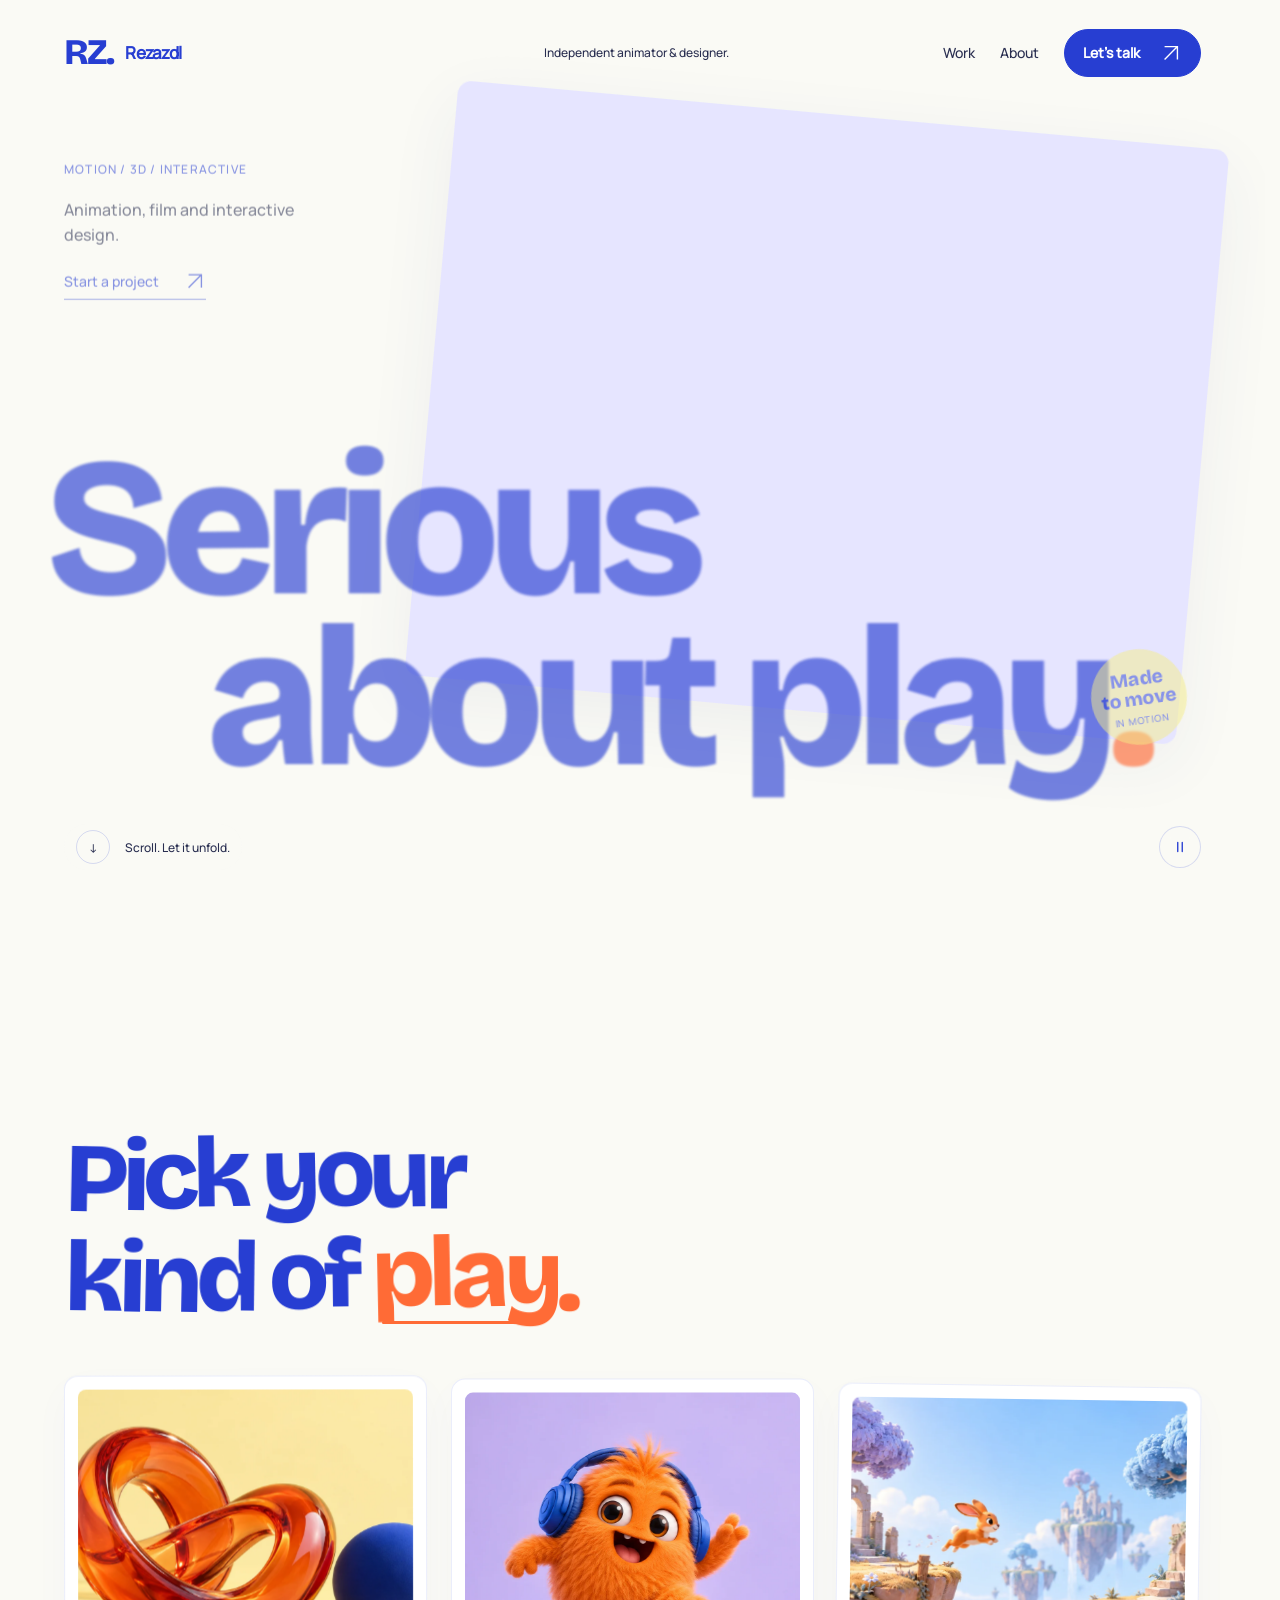
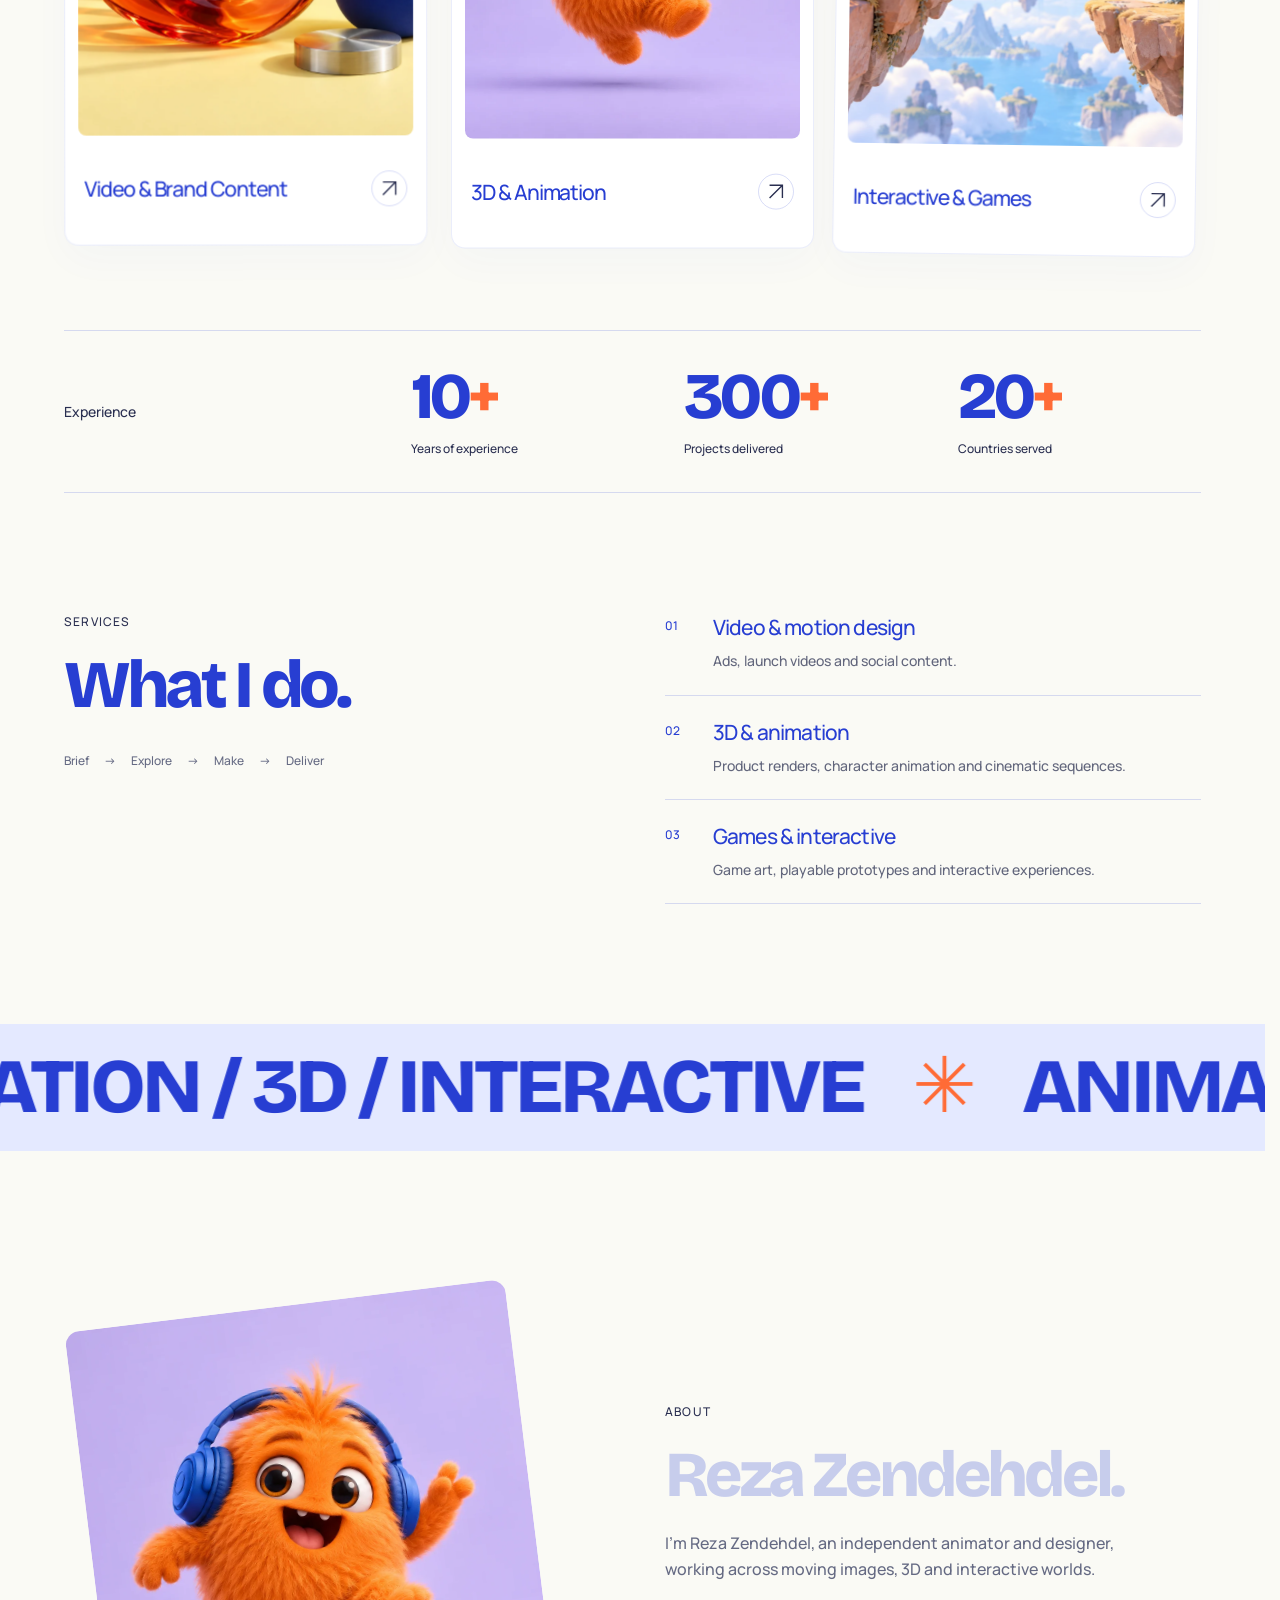
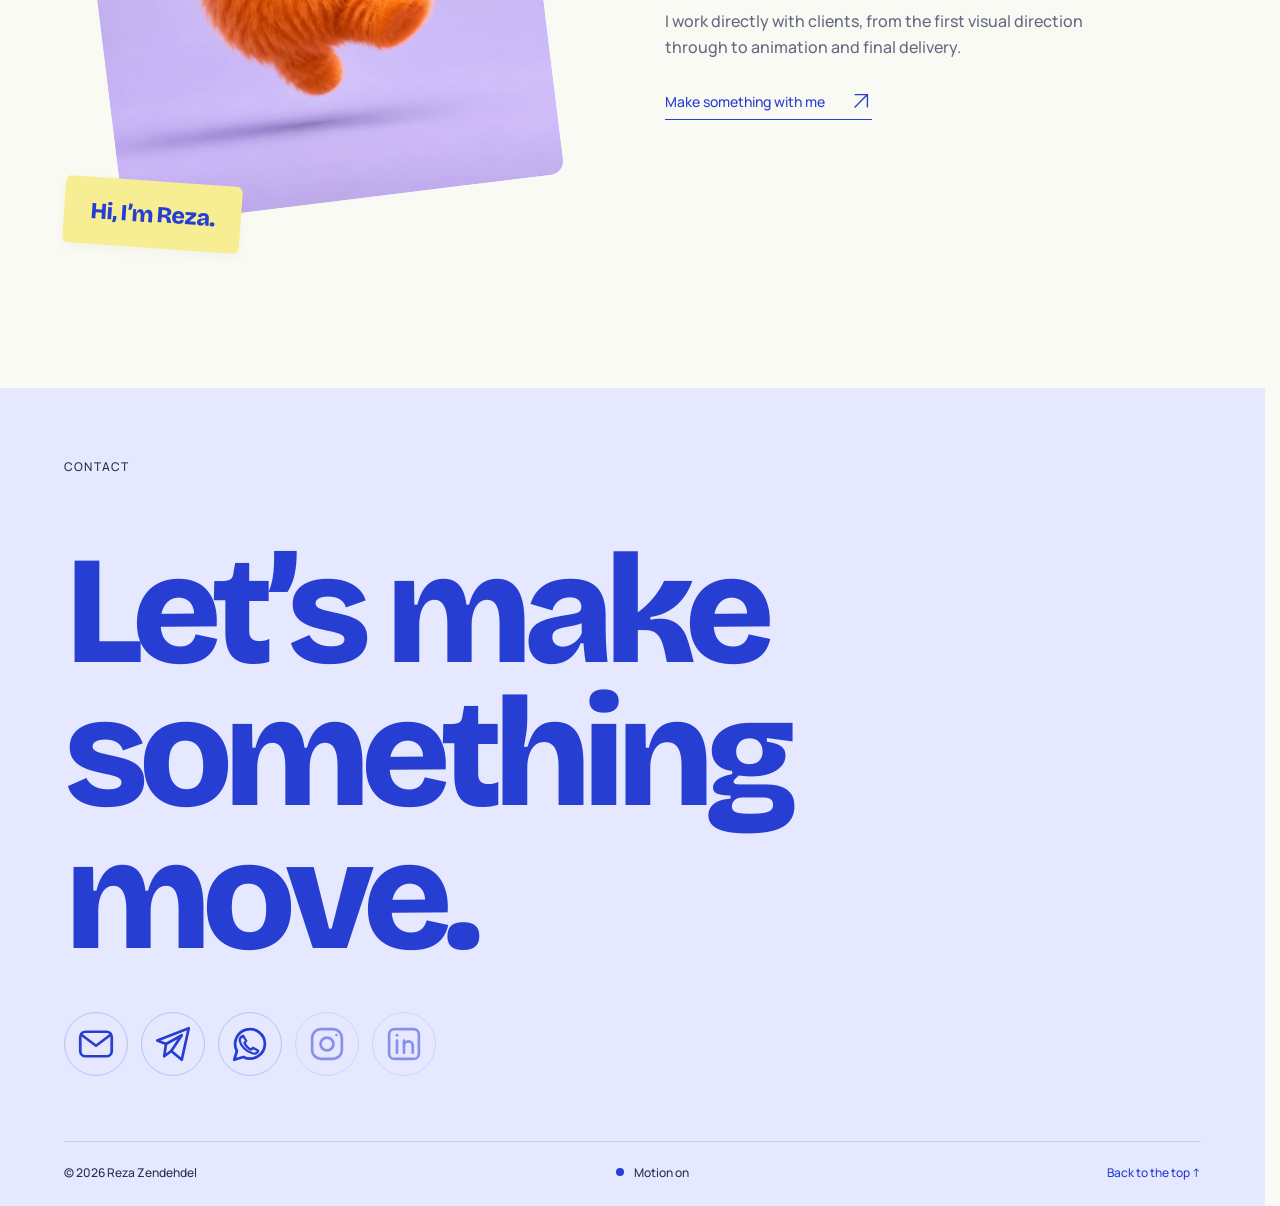
==== index.html @ 2076f93a "Complete new portfolio publication with an empty hero video" ====
<!doctype html><html lang="en"><head><base href="./"><meta charset="utf-8"><meta name="viewport" content="width=device-width, initial-scale=1"><meta name="theme-color" content="#fafaf5"><title>Rezazdl — Reza Zendehdel</title><meta name="description" content="Independent animation, motion design and interactive worlds. A freelance creative with 10+ years of experience."><link rel="icon" href="data:image/svg+xml,%3Csvg%20xmlns%3D%22http%3A//www.w3.org/2000/svg%22%20viewBox%3D%220%200%2064%2064%22%3E%3Crect%20width%3D%2264%22%20height%3D%2264%22%20rx%3D%2216%22%20fill%3D%22%23e6e5ff%22/%3E%3Ctext%20x%3D%229%22%20y%3D%2243%22%20font-family%3D%22Arial%22%20font-weight%3D%22bold%22%20font-size%3D%2232%22%20fill%3D%22%23273ed2%22%3ERZ%3C/text%3E%3C/svg%3E"><link rel="preload" href="./assets/headline.ttf" as="font" type="font/ttf" crossorigin><link rel="stylesheet" href="./site.css"><script src="./site.js" type="module"></script></head><body><a class="skip" href="#main">Skip to content</a><div class="scroll-progress" aria-hidden="true"></div><header class="nav"><a class="brand" href="./" aria-label="Rezazdl — Reza Zendehdel home"><span class="brand-mark">RZ.</span><span class="brand-name">Rezazdl</span></a><div class="nav-center">Independent animator & designer.</div><nav class="nav-links" aria-label="Main navigation"><a class="desktop" href="#work">Work</a><a class="desktop" href="#about">About</a><a class="nav-contact" href="#contact">Let’s talk <svg class="icon" aria-hidden="true" viewBox="0 0 24 24"><path d="m5 19 14-14M5 5h14v14"/></svg></a></nav></header><main id="main"><div id="top"></div><section class="hero-track" aria-labelledby="hero-title"><div class="hero"><div class="hero-intro"><div><div class="eyebrow">Motion / 3D / Interactive</div><p>Animation, film and interactive design.</p></div><a class="text-link" href="#contact">Start a project <svg class="icon" aria-hidden="true" viewBox="0 0 24 24"><path d="m5 19 14-14M5 5h14v14"/></svg></a></div><div class="reel-frame"><video id="hero-video" loop muted playsinline preload="none" aria-label="Showreel"></video></div><h1 class="hero-title display" id="hero-title"><span class="topline">Serious</span><span class="bottomline">about play<span class="punctuation">.</span></span></h1><div class="hero-sticker" aria-hidden="true">Made<br>to move<small>IN MOTION</small></div><div class="hero-base"><a class="hero-scroll" href="#work"><span class="scroll-glyph" aria-hidden="true">↓</span><span>Scroll. Let it unfold.</span></a><div class="hero-controls"><button id="reel-pause" hidden aria-label="Pause reel" title="Pause reel"><svg aria-hidden="true" viewBox="0 0 24 24"><path class="pause-symbol" d="M9 6v12M15 6v12"/><path class="resume-symbol" d="m9 6 9 6-9 6Z"/></svg></button></div></div></div></section><section id="work" aria-labelledby="work-heading"><div class="work-intro container"><div><h2 class="display section-heading" id="work-heading">Pick your<br>kind of play.</h2></div></div><div class="work-track"><div class="work-stage"><div class="work-grid"><button type="button" class="work-card" data-collection="video" aria-haspopup="dialog" aria-controls="collection-dialog" aria-label="Open Video & Brand Content gallery"><div class="card-image"><img src="./assets/brand-light.webp" alt="Colourful sculptural brand still life" width="1200" height="800" loading="lazy"></div><div class="card-meta"><div><h3>Video & Brand Content</h3></div><span class="card-arrow"><svg class="icon" aria-hidden="true" viewBox="0 0 24 24"><path d="m5 19 14-14M5 5h14v14"/></svg></span></div></button><button type="button" class="work-card" data-collection="3d" aria-haspopup="dialog" aria-controls="collection-dialog" aria-label="Open 3D & Animation gallery"><div class="card-image"><img src="./assets/character.webp" alt="Orange furry character wearing cobalt headphones" width="1200" height="800" loading="lazy"></div><div class="card-meta"><div><h3>3D & Animation</h3></div><span class="card-arrow"><svg class="icon" aria-hidden="true" viewBox="0 0 24 24"><path d="m5 19 14-14M5 5h14v14"/></svg></span></div></button><button type="button" class="work-card" data-collection="interactive" aria-haspopup="dialog" aria-controls="collection-dialog" aria-label="Open Interactive & Games gallery"><div class="card-image"><img src="./assets/game-light.webp" alt="A tiny orange rabbit in a sunlit floating game world" width="1200" height="800" loading="lazy"></div><div class="card-meta"><div><h3>Interactive & Games</h3></div><span class="card-arrow"><svg class="icon" aria-hidden="true" viewBox="0 0 24 24"><path d="m5 19 14-14M5 5h14v14"/></svg></span></div></button></div></div></div></section><section class="container" aria-label="Experience"><div class="numbers"><p>Experience</p><div class="stat"><strong>10<span>+</span></strong><p>Years of experience</p></div><div class="stat"><strong>300<span>+</span></strong><p>Projects delivered</p></div><div class="stat"><strong>20<span>+</span></strong><p>Countries served</p></div></div></section><section class="services container" aria-labelledby="services-title"><div class="reveal"><div class="eyebrow">Services</div><h2 class="display" id="services-title">What I do.</h2><div class="process"><span>Brief</span> → <span>Explore</span> → <span>Make</span> → <span>Deliver</span></div></div><ul class="service-list reveal"><li><span>01</span><div><h3>Video & motion design</h3><p>Ads, launch videos and social content.</p></div></li><li><span>02</span><div><h3>3D & animation</h3><p>Product renders, character animation and cinematic sequences.</p></div></li><li><span>03</span><div><h3>Games & interactive</h3><p>Game art, playable prototypes and interactive experiences.</p></div></li></ul></section><div class="ribbon" aria-hidden="true"><div class="ribbon-content"><span>ANIMATION / 3D / INTERACTIVE <b>✳</b> ANIMATION / 3D / INTERACTIVE <b>✳</b> ANIMATION / 3D / INTERACTIVE <b>✳</b></span></div></div><section class="about container" id="about" aria-labelledby="about-title"><div class="about-visual"><div class="about-photo"><img src="./assets/character.webp" alt="Orange character artwork" width="1200" height="800" loading="lazy"></div><div class="about-label"><strong>Hi, I’m Reza.</strong></div></div><div class="reveal"><div class="eyebrow">About</div><h2 class="display" id="about-title">Reza<br>Zendehdel.</h2><p>I’m Reza Zendehdel, an independent animator and designer, working across moving images, 3D and interactive worlds.</p><p>I work directly with clients, from the first visual direction through to animation and final delivery.</p><a class="text-link" href="#contact">Make something with me <svg class="icon" aria-hidden="true" viewBox="0 0 24 24"><path d="m5 19 14-14M5 5h14v14"/></svg></a></div></section><section class="contact container" id="contact" aria-labelledby="contact-heading"><div class="contact-top"><div class="eyebrow">Contact</div></div><h2 class="display" id="contact-heading">Let’s make<br>something <span class="underlined">move.</span></h2><div class="contact-icons" role="group" aria-label="Get in touch"><button type="button" class="contact-icon" data-contact="Email" aria-label="Email me" title="Email me" aria-haspopup="dialog" aria-controls="contact-dialog"><svg aria-hidden="true" viewBox="0 0 24 24"><rect x="3" y="5" width="18" height="14" rx="3"/><path d="m4 7 8 6 8-6"/></svg></button><a class="contact-icon" href="https://t.me/rzazdl" target="_blank" rel="noopener noreferrer" aria-label="Telegram" title="Telegram"><svg aria-hidden="true" viewBox="0 0 24 24"><path d="m3 10 18-7-4 18-6-5-4 3 1-7Z"/><path d="m8 12 9-5-6 9"/></svg></a><a class="contact-icon" href="./wa/" target="_blank" rel="noopener noreferrer" aria-label="WhatsApp" title="WhatsApp"><svg aria-hidden="true" viewBox="0 0 24 24"><path d="M20.5 11.8a8.5 8.5 0 0 1-12.3 7.6L3 21l1.5-5A8.5 8.5 0 1 1 20.5 11.8Z"/><path d="m8.1 7.3 1.8 3-1.1 1c.7 1.7 2.2 3.2 3.9 3.9l1-1.1 3 1.8c-.9 3.2-5.6 1-8.1-1.5-2.5-2.5-3.7-6-.5-7.1Z" stroke-width="1.3"/></svg></a><button type="button" class="contact-icon" aria-disabled="true" aria-label="Instagram — link coming soon" title="Instagram — link coming soon"><svg aria-hidden="true" viewBox="0 0 24 24"><rect x="3.5" y="3.5" width="17" height="17" rx="5"/><circle cx="12" cy="12" r="3.7"/><circle cx="17.4" cy="6.8" r=".7" fill="currentColor" stroke="none"/></svg></button><button type="button" class="contact-icon" aria-disabled="true" aria-label="LinkedIn — link coming soon" title="LinkedIn — link coming soon"><svg aria-hidden="true" viewBox="0 0 24 24"><rect x="3.5" y="3.5" width="17" height="17" rx="3"/><path d="M8 10v7m4 0v-7m0 3a2.5 2.5 0 0 1 5 0v4"/><circle cx="8" cy="7" r=".8" fill="currentColor" stroke="none"/></svg></button></div><footer class="footer"><span>© 2026 Reza Zendehdel</span><button class="motion-toggle" aria-pressed="true">Motion on</button><a href="#top">Back to the top ↑</a></footer></section></main><dialog id="contact-dialog" class="contact-dialog" aria-labelledby="contact-title"><div class="dialog-head"><span>LET’S TALK ABOUT YOUR PROJECT</span><button class="close" data-close aria-label="Close email form">×</button></div><h2 id="contact-title">Put your idea<br>into words.</h2><form id="email-form" data-recipient=""><div class="form-row"><label>Your name<input name="name" autocomplete="name" maxlength="100" required placeholder="How should I call you?"></label><label>Your email<input name="email" type="email" autocomplete="email" maxlength="254" required placeholder="you@company.com"></label></div><label>Subject<input name="subject" maxlength="160" required placeholder="What are we making?"></label><label>Your message<textarea name="message" rows="4" maxlength="5000" required placeholder="A little about the idea, the timing, and what you have in mind."></textarea></label><p id="email-status" class="email-status" role="status">Email is being connected. For now, reach me on <a href="https://t.me/rzazdl" target="_blank" rel="noopener noreferrer">Telegram</a> or <a href="./wa/" target="_blank" rel="noopener noreferrer">WhatsApp</a>.</p><button class="button email-submit" type="submit" disabled>Prepare email ↗</button><small class="email-explanation">When connected, this opens your email app with your message ready to send.</small></form></dialog><dialog id="collection-dialog" class="portfolio-dialog collection-dialog" aria-labelledby="collection-title" aria-describedby="collection-description"><div class="portfolio-toolbar"><span id="collection-kicker" class="eyebrow">SELECTED WORK</span><button class="close" data-close aria-label="Close project gallery">×</button></div><div class="collection-content"><div class="collection-heading"><h2 class="display" id="collection-title" tabindex="-1" autofocus></h2><p id="collection-description"></p></div><div class="collection-count"><span id="collection-count"></span></div><div id="collection-grid" class="collection-grid"></div></div></dialog><dialog id="project-dialog" class="portfolio-dialog project-dialog" aria-labelledby="detail-title" aria-describedby="detail-subtitle"><div class="portfolio-toolbar"><button class="gallery-back" id="back-to-gallery">← Back to gallery</button><span id="detail-position"></span><button class="close" data-close aria-label="Close project details">×</button></div><div id="project-content" class="detail-content"></div></dialog></body></html>
---- site.css ----
@font-face{font-family:Manrope;src:url('assets/display.ttf') format('truetype');font-weight:500;font-display:swap}@font-face{font-family:Bricolage;src:url('assets/headline.ttf') format('truetype');font-weight:800;font-display:swap}:root{--paper:#fafaf5;--ink:#273ed2;--text:#292e50;--orange:#ff6b36;--lilac:#e6e5ff;--line:#273ed22d;--pad:5vw;--ease:cubic-bezier(.22,.75,.2,1)}*{box-sizing:border-box}html{scroll-behavior:smooth;scroll-padding-top:85px}body{margin:0;background:var(--paper);color:var(--text);font-family:Manrope,Arial,sans-serif;font-size:16px;-webkit-font-smoothing:antialiased}body.locked{overflow:hidden}h1,h2,h3,p{margin:0}h1,h2,h3{font-weight:500}p{line-height:1.65}a{color:inherit;text-decoration:none}button{color:inherit;border:0;cursor:pointer;font:inherit}button,a{-webkit-tap-highlight-color:transparent}button:focus-visible,a:focus-visible{outline:2px solid var(--ink);outline-offset:7px}img,video{display:block;max-width:100%}::selection{background:var(--ink);color:#fff}svg.icon{width:22px;height:22px;fill:none;stroke:currentColor;stroke-width:1.5}.display{font-family:Bricolage,Arial,sans-serif;font-weight:800;letter-spacing:-.065em;line-height:.93;color:var(--ink)}.eyebrow{font-size:12px;letter-spacing:.1em;text-transform:uppercase}.skip{position:fixed;left:20px;top:-100px;background:var(--ink);color:white;z-index:100;padding:15px}.skip:focus{top:10px}.nav{position:absolute;left:0;top:0;width:100%;z-index:25;height:105px;display:flex;align-items:center;justify-content:space-between;padding:0 var(--pad);gap:30px}.brand{font-size:17px;letter-spacing:-.05em;font-weight:600;display:flex;gap:13px;align-items:center;color:var(--ink)}.brand-mark{font-family:Bricolage;font-size:43px;line-height:1}.brand-name{font-size:14px;line-height:1.25;letter-spacing:-.03em}.nav-center{font-size:12px;line-height:1.5;position:absolute;left:43%}.nav-links{display:flex;align-items:center;gap:25px;font-size:14px}.nav-links>a:not(.nav-contact){border-bottom:1px solid transparent;padding:8px 0}.nav-links>a:hover{border-color:currentColor}.nav-contact{display:flex;align-items:center;gap:20px;border:1px solid var(--ink);border-radius:30px;padding:12px 18px;color:var(--ink);transition:background .25s,color .25s}.nav-contact:hover{background:var(--ink);color:white}.hero-track{height:210svh;position:relative}.hero{height:100svh;min-height:700px;position:sticky;top:0;overflow:hidden;background:var(--paper);isolation:isolate}.hero-intro{position:absolute;top:19%;left:var(--pad);z-index:4;max-width:290px;transform:translateY(var(--intro-y,0px));opacity:var(--intro-o,1)}.hero-intro p{font-size:16px;line-height:1.55;max-width:230px}.hero-intro .eyebrow{margin-bottom:20px;font-size:12px;color:var(--ink)}.hero-title{position:absolute;bottom:12%;left:4.4%;z-index:3;font-size:clamp(96px,15.5vw,240px);line-height:.82;pointer-events:none;transform:translateX(var(--title-x,0px));opacity:var(--title-o,1)}.hero-title .topline{display:block}.hero-title .bottomline{display:block;padding-left:12vw;margin-top:10px;transform:translateX(var(--title2-x,0px))}.hero-title .punctuation{color:var(--orange)}.reel-frame{position:absolute;right:6.5%;top:17%;width:48%;height:55%;border-radius:18px;overflow:hidden;background:var(--lilac);transform:translate3d(var(--frame-x,0px),var(--frame-y,0px),0) rotate(var(--frame-r,7deg)) scale(var(--frame-s,1));transform-origin:center;z-index:2;will-change:transform;box-shadow:0 20px 65px #32387b10}.reel-frame video{height:100%;width:100%;object-fit:cover;pointer-events:none}.frame-top{position:absolute;inset:18px 20px auto;display:flex;justify-content:space-between;font-size:12px;color:#333357;z-index:2}.reel-open{position:absolute;top:48%;left:48%;transform:translate(-50%,-50%);border-radius:50%;width:90px;height:90px;display:flex;flex-direction:column;justify-content:center;align-items:center;gap:6px;background:#fafaf5df;color:var(--ink);font-size:12px;backdrop-filter:blur(6px);transition:background .3s,scale .3s;z-index:4}.reel-open:hover{background:var(--ink);color:white;scale:1.08}.reel-open span:first-child{font-size:19px}.hero-base{position:absolute;bottom:30px;left:var(--pad);right:var(--pad);z-index:5;display:flex;justify-content:space-between;align-items:center;gap:20px;font-size:12px}.hero-scroll{display:flex;gap:15px;align-items:center}.hero-scroll .scroll-glyph{width:34px;height:34px;border:1px solid var(--line);border-radius:50%;display:grid;place-items:center}.hero-controls{display:flex;align-items:center;gap:18px}.hero-controls button{background:transparent;border:1px solid var(--line);border-radius:30px;min-width:38px;height:38px;color:var(--ink)}.hero-caption{color:var(--ink)}.hero-progress{display:flex;gap:4px;width:80px}.hero-progress i{height:2px;background:var(--line);flex:1}.hero-progress i.on{background:var(--ink)}.container{padding:0 var(--pad)}.text-link{display:inline-flex;align-items:center;gap:25px;border-bottom:1px solid currentColor;padding-bottom:7px;font-size:14px;color:var(--ink)}.hero-intro .text-link{margin-top:23px}.work-intro{padding-top:110px;padding-bottom:30px;display:flex;justify-content:space-between;gap:30px;align-items:end}.section-heading{font-size:clamp(48px,6.8vw,100px)}.work-intro .eyebrow{margin-bottom:30px}.work-intro p{font-size:14px;max-width:260px}.work-track{height:140svh;min-height:950px;position:relative}.work-stage{height:100svh;min-height:680px;position:sticky;top:0;overflow:hidden;display:flex;align-items:center;padding:0 var(--pad);perspective:1400px}.work-grid{display:grid;grid-template-columns:repeat(3,1fr);gap:24px;width:100%;position:relative}.work-card{position:relative;min-width:0;transform:translate3d(var(--cx,0px),var(--cy,0px),0) rotate(var(--cr,0deg));will-change:transform;background:white;border:1px solid #273ed218;border-radius:14px;padding:13px;box-shadow:0 14px 40px #273ed207;transition:box-shadow .4s;transform-origin:50% 80%}.work-card:hover{box-shadow:0 18px 45px #273ed219}.work-card:nth-child(1){z-index:3}.work-card:nth-child(2){z-index:2}.work-card:nth-child(3){z-index:1}.card-image{height:clamp(200px,27vw,390px);overflow:hidden;border-radius:8px;position:relative}.card-image img{height:100%;width:100%;object-fit:cover;transition:transform .7s var(--ease)}.work-card:hover img{transform:scale(1.055)}.card-meta{padding:21px 6px 10px;display:flex;gap:20px;justify-content:space-between;align-items:flex-start}.card-meta h3{font-size:clamp(18px,1.65vw,26px);letter-spacing:-.05em;color:var(--ink);line-height:1.16;max-width:190px}.card-meta p{font-size:12px;color:#666b83;margin-top:10px}.card-number{font-size:12px;display:flex;justify-content:space-between;padding:7px 6px 14px;color:var(--ink)}.card-arrow{width:36px;height:36px;border:1px solid var(--line);border-radius:50%;display:grid;place-items:center;flex-shrink:0;transition:background .3s,color .3s}.work-card:hover .card-arrow{background:var(--ink);color:white}.work-stage-footer{position:absolute;bottom:35px;left:var(--pad);right:var(--pad);display:flex;justify-content:space-between;font-size:12px;color:#646b89}.index-line{display:flex;gap:20px}.numbers{border-top:1px solid var(--line);border-bottom:1px solid var(--line);display:grid;grid-template-columns:1.3fr 1fr 1fr 1fr;align-items:center;padding:34px 0;gap:30px}.numbers>p{font-size:14px;max-width:140px}.stat strong{font-family:Bricolage;font-size:65px;letter-spacing:-.07em;color:var(--ink);line-height:1}.stat strong span{color:var(--orange)}.stat p{font-size:12px;margin-top:9px}.stat small{display:block;font-size:12px;color:#757992;margin-top:5px}.services{padding-top:120px;padding-bottom:120px;display:grid;grid-template-columns:1fr 1.1fr;gap:10%}.services .eyebrow{margin-bottom:25px}.services h2{font-size:clamp(46px,5.2vw,75px)}.service-list{list-style:none;padding:0;margin:0}.service-list li{padding:22px 0;border-bottom:1px solid var(--line);display:grid;grid-template-columns:30px 1fr;gap:18px}.service-list li:first-child{padding-top:0}.service-list li>span{font-size:12px;color:var(--ink);padding-top:4px}.service-list h3{font-size:21px;letter-spacing:-.04em;color:var(--ink)}.service-list p{font-size:14px;max-width:430px;margin-top:8px;color:#62667c}.process{display:flex;gap:15px;font-size:12px;flex-wrap:wrap;margin-top:35px;color:#656a83}.ribbon{overflow:hidden;background:#e4e9ff;padding:25px 0;color:var(--ink)}.ribbon-content{display:flex;width:max-content;font-family:Bricolage;font-weight:800;font-size:clamp(40px,6vw,90px);letter-spacing:-.045em;line-height:1;will-change:transform}.ribbon-content span{padding-right:50px}.ribbon-content b{color:var(--orange);font-weight:400;margin-inline:35px}.about{padding-top:125px;padding-bottom:140px;display:grid;grid-template-columns:1fr 1.1fr;gap:10%;align-items:center}.about-visual{position:relative;aspect-ratio:4/4.7;perspective:1000px}.about-photo{position:absolute;inset:5% 3% 8% 6%;background:var(--lilac);border-radius:14px;transform:rotate(var(--photo-r,-7deg));overflow:hidden;display:flex;align-items:center;justify-content:center}.about-photo img{height:100%;width:100%;object-fit:cover}.about-photo .photo-note{position:absolute;bottom:20px;left:20px;font-size:12px;color:#454866;background:#fafaf5c9;border-radius:30px;padding:8px 14px}.about-label{position:absolute;left:0;bottom:0;background:#f7ed92;padding:20px 26px;border-radius:6px;transform:rotate(4deg);box-shadow:0 4px 12px #00000008}.about-label strong{font-family:Bricolage;font-size:23px;letter-spacing:-.035em;color:var(--ink)}.about-label span{display:block;font-size:12px;margin-top:4px}.about .eyebrow{margin-bottom:25px}.about h2{font-size:clamp(45px,5vw,74px)}.about h2 .word{opacity:.24;transition:opacity .15s}.about p{font-size:16px;max-width:480px;margin-top:25px;color:#656a83}.about .text-link{margin-top:30px}.contact{background:#e5e8ff;padding-top:70px;padding-bottom:25px;position:relative;overflow:hidden}.contact-top{display:flex;justify-content:space-between;align-items:center}.contact-top>span{font-size:12px}.contact h2{font-size:clamp(72px,12vw,190px);margin:65px 0 38px;max-width:1100px}.contact h2 .underlined{position:relative;display:inline-block}.contact h2 .underlined:after{content:'';position:absolute;bottom:-.04em;left:0;width:100%;height:5px;background:var(--orange);transform:scaleX(var(--underline,0));transform-origin:left}.contact-bottom{display:flex;align-items:center;justify-content:space-between;gap:25px}.button{display:inline-flex;align-items:center;justify-content:center;gap:45px;background:var(--ink);color:#fff;border-radius:35px;padding:20px 25px;font-size:14px;transition:transform .25s,background .25s}.button:hover{background:#1830bb;transform:translateY(-3px)}.socials{display:flex;gap:22px;flex-wrap:wrap;font-size:14px}.socials button{padding:8px 0;background:transparent;border-bottom:1px solid transparent}.socials button:hover{border-color:currentColor}.contact-note{font-size:12px;color:#727995;margin-top:25px}.footer{border-top:1px solid var(--line);margin-top:65px;padding-top:22px;display:flex;justify-content:space-between;gap:25px;font-size:12px}.footer a{color:var(--ink)}.reveal{opacity:1}.js .reveal{opacity:0;transform:translateY(26px);transition:opacity .75s,transform .75s var(--ease)}.js .reveal.visible{opacity:1;transform:none}dialog{border:0;border-radius:20px;background:var(--paper);color:var(--text);padding:23px;width:min(1100px,94vw);max-height:94svh;box-shadow:0 20px 80px #26398a26}dialog::backdrop{background:#d5dafaad;backdrop-filter:blur(18px)}.dialog-head{display:flex;align-items:center;justify-content:space-between;margin-bottom:18px;font-size:12px;color:var(--ink)}.close{background:#e5e8ff;border-radius:50%;width:40px;height:40px;font-size:25px;color:var(--ink)}dialog video{width:100%;max-height:70svh;border-radius:8px}dialog p{font-size:14px;color:#686f88;margin-top:20px}.contact-dialog{width:min(500px,94vw);padding:30px}.contact-dialog h2{font-family:Bricolage;font-size:40px;color:var(--ink);letter-spacing:-.05em;line-height:1}.category-main{padding-top:165px}.category-back{font-size:14px;display:inline-flex;align-items:center;gap:10px;color:var(--ink)}.category-heading{display:flex;justify-content:space-between;align-items:end;gap:40px;margin:45px 0 50px}.category-heading h1{font-size:clamp(65px,8.5vw,130px);max-width:850px}.category-heading p{max-width:280px;font-size:14px}.category-tabs{display:flex;gap:30px;padding:20px 0;border-block:1px solid var(--line);font-size:14px;margin-bottom:50px;flex-wrap:wrap}.category-tabs a[aria-current]{color:var(--ink);border-bottom:1px solid var(--ink)}.project-grid{display:grid;grid-template-columns:repeat(2,1fr);gap:60px 25px;padding-bottom:100px}.project:first-child{grid-column:1/-1}.project-image{aspect-ratio:4/3;border-radius:13px;overflow:hidden;position:relative}.project:first-child .project-image{aspect-ratio:2/1}.project-image img{height:100%;width:100%;object-fit:cover;transition:transform .8s var(--ease)}.project:hover img{transform:scale(1.035)}.project-label{position:absolute;left:20px;top:20px;padding:8px 12px;background:#fafaf5d9;border-radius:25px;font-size:12px;color:var(--ink)}.project-meta{display:flex;justify-content:space-between;align-items:center;gap:20px;margin-top:20px}.project-meta h2{font-family:Bricolage;font-size:30px;color:var(--ink);letter-spacing:-.035em}.project-meta span{font-size:12px}.project-description{font-size:14px;max-width:520px;margin-top:12px;color:#6b7085}.variant-1 img{object-position:25%}.variant-2 img{object-position:80%}.category-footer{padding:65px 0;border-top:1px solid var(--line);display:flex;align-items:center;justify-content:space-between;gap:30px}.category-footer h2{font-size:clamp(36px,4.7vw,65px)}.scroll-progress{height:2px;background:var(--ink);transform:scaleX(0);transform-origin:left;position:fixed;top:0;left:0;right:0;z-index:99}.motion-toggle{display:flex;align-items:center;gap:10px;font-size:12px;background:transparent;padding:0}.motion-toggle:before{content:'';height:8px;width:8px;border-radius:50%;background:var(--ink)}.motion-toggle[aria-pressed=false]:before{background:#b9bdd1}.hero-sticker{position:absolute;right:6%;bottom:17%;width:100px;height:100px;border-radius:50%;background:#f5ed88;z-index:4;display:grid;place-content:center;text-align:center;color:var(--ink);font-family:Bricolage;font-size:20px;line-height:1;transform:rotate(var(--sticker-r,-15deg))}.hero-sticker small{font-family:Manrope;font-size:10px;letter-spacing:.1em;margin-top:8px}.no-motion .hero-track{height:auto}.no-motion .hero{position:relative}.no-motion .work-track{height:auto;min-height:0}.no-motion .work-stage{height:auto;min-height:0;padding-block:45px 90px;position:relative}.no-motion .work-card{transform:none!important}.no-motion .hero-title,.no-motion .reel-frame,.no-motion .hero-intro,.no-motion .ribbon-content,.no-motion .about-photo{transform:none!important;opacity:1!important}.no-motion .about h2 .word{opacity:1}.no-motion .contact h2 .underlined:after{transform:scaleX(1)}@media(min-width:1700px){:root{--pad:calc((100vw - 1550px)/2)}.hero-title{left:var(--pad);font-size:230px}.reel-frame{right:var(--pad);width:46%}}@media(max-width:1000px){.nav-center{display:none}.hero-title{font-size:16vw;bottom:17%}.reel-frame{top:23%;height:45%;width:53%;right:5%}.hero-intro{top:19%;max-width:210px}.hero-intro p{font-size:14px;max-width:180px}.hero-intro .eyebrow{font-size:11px}.hero-sticker{bottom:12%;right:7%;width:80px;height:80px;font-size:17px}.work-grid{gap:15px}.work-card{padding:9px}.card-image{height:28vw}.card-meta{padding:15px 3px 8px;gap:8px}.card-meta h3{font-size:18px}.card-meta p{font-size:12px}.card-arrow{width:30px;height:30px}.numbers{grid-template-columns:1fr 1fr 1fr}.numbers>p{display:none}.services{gap:6%}.about{gap:6%}.contact-bottom{align-items:flex-start;flex-direction:column;gap:30px}.category-heading{display:block}.category-heading p{margin-top:30px;max-width:420px}}@media(max-width:650px){:root{--pad:6vw}.nav{height:85px;gap:15px}.brand-name{font-size:12px}.brand-mark{font-size:35px}.nav-links{gap:15px;font-size:12px}.nav-links .desktop{display:none}.nav-contact{padding:10px 14px;gap:10px}.nav-contact svg{width:17px}.hero-track{height:170svh}.hero{height:100svh;min-height:720px}.hero-intro{top:15%;max-width:100%;width:88%;display:flex;justify-content:space-between;align-items:start;gap:20px}.hero-intro .eyebrow{font-size:11px;max-width:150px;line-height:1.5;margin:0}.hero-intro p{display:none}.hero-intro .text-link{margin:0;font-size:12px;gap:14px}.reel-frame{top:28%;width:78%;height:38%;right:9%;border-radius:12px;transform:translate3d(var(--frame-x,0px),var(--frame-y,0px),0) rotate(var(--frame-r,6deg)) scale(var(--frame-s,1))}.hero-title{font-size:20vw;bottom:15%;left:6%;line-height:.86}.hero-title .bottomline{padding-left:0;margin-top:8px}.frame-top{inset:13px;font-size:10px}.reel-open{width:70px;height:70px;font-size:11px;top:44%}.hero-base{bottom:23px;gap:10px;font-size:11px}.hero-caption{display:none}.hero-scroll{gap:10px}.hero-sticker{right:7%;bottom:19%;width:67px;height:67px;font-size:15px}.hero-sticker small{font-size:9px;margin-top:5px}.hero-progress{width:40px}.hero-controls{gap:10px}.work-intro{padding-top:70px;display:block;padding-bottom:15px}.work-intro p{margin-top:22px;font-size:14px;max-width:310px}.section-heading{font-size:52px}.work-intro .eyebrow{margin-bottom:23px}.work-track{height:auto;min-height:0}.work-stage{position:relative;height:auto;min-height:0;padding-top:30px;padding-bottom:85px;overflow:visible}.work-grid{grid-template-columns:1fr;gap:20px}.work-card{transform:none!important;padding:10px;border-radius:12px}.card-image{height:auto;aspect-ratio:16/10}.card-meta{padding:14px 8px 10px}.card-meta h3{font-size:24px;max-width:none}.card-meta p{font-size:12px}.card-number{padding:7px 8px 12px;font-size:12px}.card-arrow{width:36px;height:36px}.work-stage-footer{bottom:22px;font-size:11px;gap:15px}.index-line{display:none}.numbers{padding-block:30px;gap:18px}.stat strong{font-size:45px}.stat p{font-size:12px}.stat small{font-size:10px}.services{grid-template-columns:1fr;gap:40px;padding-block:75px}.services h2{font-size:52px}.service-list h3{font-size:21px}.service-list p{font-size:14px}.process{font-size:12px;gap:12px;margin-top:25px}.about{grid-template-columns:1fr;gap:55px;padding-block:70px 80px}.about-visual{aspect-ratio:1/1}.about-photo{inset:5% 6% 6%}.about-label{padding:16px 20px;left:2%}.about h2{font-size:52px}.about p{font-size:15px}.contact{padding-top:45px}.contact-top>span{max-width:100px;font-size:11px;line-height:1.5}.contact .eyebrow{font-size:11px}.contact h2{font-size:16.5vw;margin:40px 0 35px}.contact-bottom{gap:25px}.button{padding:18px 24px}.socials{gap:18px;font-size:13px}.footer{margin-top:40px;flex-wrap:wrap;font-size:11px;gap:18px}.motion-toggle{font-size:11px}.category-main{padding-top:130px}.category-heading{margin-top:35px}.category-heading h1{font-size:62px}.category-tabs{gap:18px;font-size:12px;margin-bottom:30px}.project-grid{grid-template-columns:1fr;gap:40px;padding-bottom:60px}.project:first-child{grid-column:auto}.project:first-child .project-image{aspect-ratio:4/3}.project-meta h2{font-size:26px}.project-meta span{font-size:10px}.category-footer{align-items:flex-start;flex-direction:column;padding-block:45px}.category-footer h2{font-size:43px}dialog{padding:15px;border-radius:13px}}@media(prefers-reduced-motion:reduce){html{scroll-behavior:auto}*,*:before,*:after{transition:none!important;animation:none!important}.js .reveal{opacity:1;transform:none}}
@media(max-width:650px){.work-grid{gap:15px}.work-card{display:grid;grid-template-columns:42% 1fr;grid-template-rows:28px 1fr;gap:0 13px;padding:10px}.card-image{grid-column:1;grid-row:1/3;aspect-ratio:auto;min-height:145px;height:100%}.card-number{grid-column:2;grid-row:1;font-size:10px;padding:4px 0 9px}.card-meta{grid-column:2;grid-row:2;padding:5px 0;gap:7px;position:relative}.card-meta h3{font-size:20px;line-height:1.12;padding-right:4px}.card-meta p{font-size:11px;line-height:1.5;padding-right:0;margin-top:9px}.card-arrow{display:none}.work-stage-footer{font-size:12px}.stat small{font-size:12px}.hero-sticker small{font-size:10px;letter-spacing:0}.project-meta span{font-size:12px}.footer,.motion-toggle{font-size:12px}}
/* Fast hero reveal and direct contact options. */
.hero-track{height:calc(max(100svh,700px) + 140px)}
.hero-controls #reel-pause{height:34px;min-width:65px;padding:0 12px;font-size:12px;background:#fafaf5e8;backdrop-filter:blur(8px)}
.hero-controls,.hero-scroll{background:#fafaf5dd;border-radius:40px;padding:6px 12px;backdrop-filter:blur(8px)}
.hero-caption{background:#fafaf5dd;border-radius:30px;padding:9px 15px;backdrop-filter:blur(8px)}
.nav-contact{background:var(--ink);color:white;font-weight:600}
.contact-options{display:grid;grid-template-columns:repeat(3,minmax(0,1fr));gap:17px;margin-top:45px}
.contact-option{display:flex;align-items:center;gap:20px;min-height:128px;border-radius:16px;padding:24px;text-align:left;border:1px solid #273ed21c;transition:transform .25s,box-shadow .25s}
.contact-option:hover{transform:translateY(-5px);box-shadow:0 15px 30px #273ed218}
.contact-option>span:nth-child(2){flex:1;min-width:0}.contact-option strong{display:block;font-family:Bricolage;font-size:28px;line-height:1.1;letter-spacing:-.04em}.contact-option small{display:block;font-size:13px;margin-top:10px;font-weight:500}.contact-option>.icon{flex-shrink:0}
.contact-option-icon{width:32px;height:32px;flex-shrink:0;font-size:32px;line-height:1;display:grid;place-items:center}
.email-option{background:var(--ink);color:white}.telegram-option{background:#f7fbff;color:#17658b}.whatsapp-option{background:#e8f8d5;color:#23592d}
.pending-socials{margin-top:25px;gap:28px;color:#626b8d}.pending-socials>span{display:flex;align-items:center;gap:9px;font-size:13px}.pending-socials small{font-size:11px;border:1px solid #626b8d44;border-radius:20px;padding:3px 7px}
.contact-dialog{width:min(650px,94vw);padding:32px}.contact-dialog h2{font-size:46px;line-height:1.05;margin-bottom:25px}
#email-form{display:grid;gap:17px}#email-form .form-row{display:grid;grid-template-columns:1fr 1fr;gap:15px}#email-form label{display:grid;gap:8px;font-size:13px;color:var(--text)}#email-form input,#email-form textarea{width:100%;padding:13px 14px;border:1px solid #273ed233;border-radius:9px;background:white;color:var(--text);font:inherit;font-size:15px;line-height:1.5}#email-form textarea{resize:vertical;min-height:115px;max-height:250px}#email-form input:focus,#email-form textarea:focus{outline:2px solid var(--ink);outline-offset:1px}#email-form .email-status{font-size:13px;line-height:1.5;margin:0;color:#626783}.email-status a{text-decoration:underline;color:var(--ink)}.email-submit{justify-self:start;margin:0}.email-submit:disabled{opacity:.5;cursor:not-allowed;transform:none}.email-explanation{font-size:12px;color:#71768a}
@media(max-width:1000px){.contact-option{padding:20px 16px;gap:12px}.contact-option strong{font-size:25px}.contact-option small{font-size:12px}.contact-option-icon{width:25px;height:25px}.contact-option>.icon{width:18px}}
@media(max-width:650px){.hero-track{height:calc(max(100svh,720px) + 110px)}.hero-controls,.hero-scroll{padding:5px 8px}.hero-controls{gap:8px}.hero-progress{display:none}.hero-controls #reel-pause{min-width:52px;padding:0 8px;font-size:11px}.hero-base{left:4%;right:4%;gap:8px}.hero-scroll{font-size:10px;gap:5px}.hero-scroll .scroll-glyph{width:25px;height:25px}.contact-options{grid-template-columns:1fr;gap:12px;margin-top:30px}.contact-option{min-height:104px;padding:20px;gap:20px}.contact-option strong{font-size:27px}.contact-option small{font-size:13px;margin-top:7px}.contact-option-icon{width:31px;height:31px}.contact-option>.icon{width:22px}.pending-socials{gap:18px;flex-wrap:wrap}.contact-dialog{padding:23px}.contact-dialog h2{font-size:39px}.contact-dialog .dialog-head{font-size:10px}#email-form .form-row{grid-template-columns:1fr}#email-form input,#email-form textarea{font-size:16px}#email-form{gap:14px}}
/* In-page collections and project case studies. */
html{scrollbar-gutter:stable}.work-card{text-align:left;color:inherit;font:inherit;cursor:pointer;width:100%}.work-card:focus-visible{outline:3px solid var(--ink);outline-offset:6px}
.portfolio-dialog{width:min(1240px,94vw);height:91svh;max-height:91svh;padding:0;overflow:auto;overscroll-behavior:contain;border:1px solid #ffffffb0;background:var(--paper);border-radius:22px;scrollbar-gutter:stable;box-shadow:0 35px 100px #26398a33}
.portfolio-dialog[open]{animation:portfolio-enter .36s var(--ease)}.portfolio-dialog::backdrop{background:#d7dcf2b8;backdrop-filter:blur(13px)}.project-dialog::backdrop{background:#b8c0e58a;backdrop-filter:blur(9px)}
.portfolio-toolbar{position:sticky;top:0;z-index:5;display:flex;align-items:center;justify-content:space-between;gap:20px;min-height:79px;padding:16px 35px;background:#fafaf5ed;backdrop-filter:blur(16px);border-bottom:1px solid var(--line);color:var(--ink)}
.portfolio-toolbar .close{flex-shrink:0;width:42px;height:42px}.portfolio-toolbar .eyebrow{font-size:12px}.collection-content{padding:40px 42px 25px}.collection-heading{display:grid;grid-template-columns:1.2fr .8fr;gap:45px;align-items:end;margin-bottom:35px}.collection-heading h2{font-size:clamp(43px,5.5vw,79px);line-height:.97;letter-spacing:-.06em;max-width:640px;outline:none}.collection-heading>p{font-size:15px;line-height:1.7;color:#686e86;max-width:340px;justify-self:end;margin:0}
.collection-count{display:flex;justify-content:space-between;gap:20px;padding-bottom:16px;margin-bottom:24px;border-bottom:1px solid var(--line);font-size:12px;letter-spacing:.07em;color:#6a7087}.collection-count span:first-child{color:var(--ink)}
.collection-grid{display:grid;grid-template-columns:repeat(3,minmax(0,1fr));gap:22px}.gallery-item{text-align:left;padding:0;background:transparent;display:block;min-width:0;color:var(--text);border-radius:12px}.gallery-item:focus-visible{outline:3px solid var(--ink);outline-offset:7px}.gallery-item-image{aspect-ratio:4/4.5;position:relative;overflow:hidden;border-radius:12px;background:var(--lilac)}.gallery-item-image img{width:100%;height:100%;object-fit:cover;transition:transform .65s var(--ease)}.gallery-item:hover img{transform:scale(1.06)}.gallery-item:nth-child(2) img{object-position:35%}.gallery-item:nth-child(3) img{object-position:70%}.gallery-image-number{position:absolute;left:13px;top:13px;background:#fafaf5d9;border-radius:20px;padding:6px 10px;font-size:11px;color:var(--ink)}.gallery-open{position:absolute;right:14px;bottom:14px;display:grid;place-items:center;width:44px;height:44px;border-radius:50%;background:var(--paper);color:var(--ink);transition:background .3s,color .3s,transform .3s}.gallery-item:hover .gallery-open{background:var(--ink);color:white;transform:rotate(45deg)}.gallery-item-meta{padding:18px 1px 4px}.gallery-item-meta h3{font-family:Bricolage;font-weight:800;font-size:25px;line-height:1.12;letter-spacing:-.045em;color:var(--ink)}.gallery-item-meta p{font-size:12px;line-height:1.5;margin:9px 0 0;color:#6e738a}.portfolio-dialog .collection-note{font-size:12px;color:#787e95;margin-top:30px}.gallery-back{background:transparent;padding:8px 0;font-size:14px;color:var(--ink);text-align:left}.gallery-back:hover{text-decoration:underline;text-underline-offset:5px}#detail-position{font-size:12px;margin-left:auto;color:#7a8097}
.detail-content{padding:36px 42px 48px}.detail-heading{padding-bottom:28px}.detail-heading .eyebrow{margin-bottom:17px;color:#777e95}.detail-heading h2{font-size:clamp(45px,6.6vw,90px);outline:none}.detail-heading p{font-size:18px;color:#666e88;margin-top:18px;line-height:1.5}.detail-cover{aspect-ratio:16/8.5;width:100%;border-radius:14px;overflow:hidden;background:var(--lilac);margin:0}.detail-cover img{width:100%;height:100%;object-fit:cover}.detail-facts{display:grid;grid-template-columns:1.1fr 1.4fr .6fr;gap:25px;border-bottom:1px solid var(--line);padding:28px 0;margin:0}.detail-facts div{min-width:0}.detail-facts dt{font-size:11px;letter-spacing:.07em;text-transform:uppercase;color:#788097;margin-bottom:8px}.detail-facts dd{margin:0;font-size:14px;line-height:1.5;color:var(--ink)}.case-section{display:grid;grid-template-columns:.42fr 1fr;gap:50px;padding:38px 0;border-bottom:1px solid var(--line)}.case-section h3{font-family:Bricolage;font-weight:800;font-size:30px;line-height:1.1;letter-spacing:-.04em;color:var(--ink)}.case-section p{font-size:16px;line-height:1.8;margin:0;color:#5e657d;max-width:720px}.case-section .case-index{font-size:12px;font-family:Manrope;font-weight:500;letter-spacing:0;color:#848a9f;display:block;margin-bottom:13px}.case-process{list-style:none;padding:0;margin:0;display:grid;gap:25px}.case-process li{display:grid;grid-template-columns:28px 1fr;gap:13px}.case-process .step-number{font-size:12px;color:#8189a4;padding-top:3px}.case-process h4{font-size:16px;font-weight:600;letter-spacing:-.02em;color:var(--ink);margin:0 0 6px}.case-process p{font-size:14px;line-height:1.75}.case-deliverables{margin:0;padding:0;list-style:none;display:grid;grid-template-columns:1fr 1fr;gap:14px 30px}.case-deliverables li{font-size:14px;line-height:1.5;padding-left:20px;position:relative}.case-deliverables li:before{content:'+';position:absolute;left:0;color:var(--ink)}.portfolio-dialog .case-note{font-size:12px;line-height:1.65;margin:25px 0 0;color:#7a8095;background:#e9ecfb;padding:16px 20px;border-radius:8px}.project-end{display:flex;justify-content:space-between;gap:20px;margin-top:28px;font-size:12px;color:#7a8095}.project-end button{background:none;padding:0;color:var(--ink);font-size:14px;border-bottom:1px solid var(--ink);padding-bottom:5px}
@keyframes portfolio-enter{from{opacity:0;transform:translateY(28px) scale(.975)}to{opacity:1;transform:translateY(0) scale(1)}}
@media(max-width:900px){.collection-content,.detail-content{padding-left:27px;padding-right:27px}.portfolio-toolbar{padding-inline:27px}.collection-heading{gap:25px}.collection-heading h2{font-size:53px}.collection-heading>p{font-size:14px}.collection-grid{gap:15px}.gallery-item-meta h3{font-size:22px}.gallery-item-image{aspect-ratio:3/4}.detail-heading h2{font-size:65px}.case-section{grid-template-columns:.45fr 1fr;gap:25px}}
@media(max-width:650px){.portfolio-dialog{width:100%;max-width:100%;height:96svh;max-height:96svh;margin:auto 0 0;border-radius:19px 19px 0 0;border-bottom:0}.portfolio-toolbar{min-height:69px;padding:12px 20px;gap:15px}.portfolio-toolbar .eyebrow{font-size:10px;letter-spacing:.06em}.portfolio-toolbar .close{width:40px;height:40px}.collection-content{padding:28px 20px 30px}.collection-heading{grid-template-columns:1fr;gap:20px;margin-bottom:25px}.collection-heading h2{font-size:46px;max-width:330px;line-height:.98}.collection-heading>p{font-size:14px;justify-self:start}.collection-count{font-size:10px;gap:10px;margin-bottom:22px}.collection-grid{grid-template-columns:1fr;gap:28px}.gallery-item-image{aspect-ratio:16/11}.gallery-item-meta{padding-top:15px}.gallery-item-meta h3{font-size:27px}.gallery-item-meta p{font-size:12px;margin-top:7px}.gallery-open{width:40px;height:40px}.gallery-back{font-size:12px}#detail-position{font-size:11px}.detail-content{padding:26px 20px 30px}.detail-heading{padding-bottom:23px}.detail-heading .eyebrow{font-size:10px}.detail-heading h2{font-size:51px}.detail-heading p{font-size:16px;line-height:1.55;margin-top:15px}.detail-cover{aspect-ratio:4/3;border-radius:10px}.detail-facts{grid-template-columns:1fr 1fr;gap:20px;padding-block:23px}.detail-facts div:nth-child(2){grid-column:1/-1;grid-row:2}.detail-facts dd{font-size:13px}.case-section{grid-template-columns:1fr;gap:21px;padding-block:28px}.case-section h3{font-size:28px}.case-section .case-index{display:inline;margin-right:12px}.case-section p{font-size:15px}.case-process p{font-size:14px}.case-deliverables{grid-template-columns:1fr;gap:13px}.project-end{align-items:flex-start;flex-direction:column;gap:15px}.portfolio-dialog .case-note{padding:15px;font-size:12px}.portfolio-dialog .collection-note{font-size:12px}}
@media(prefers-reduced-motion:reduce){.portfolio-dialog[open]{animation:none}}

/* A softly choreographed opening, with the same short scroll gesture. */
.hero-title{transform:translate3d(var(--title-x,0px),var(--title-y,0px),0) scale(var(--title-s,1));transform-origin:30% 80%;filter:blur(var(--title-blur,0px));will-change:transform,opacity}
.hero-intro{will-change:transform,opacity}.hero-expanded .hero-intro{visibility:hidden}
.reel-frame video{transform:scale(var(--reel-scale,1.035));transform-origin:center}
.hero-sticker{transform:rotate(var(--sticker-r,-15deg)) scale(var(--sticker-s,1))}
.brand-name{font-size:17px;letter-spacing:-.045em}.brand-mark{font-size:36px;letter-spacing:-.08em}
.contact-icons{display:flex;align-items:center;gap:13px;margin-top:43px}
.contact-icon{display:grid;place-items:center;width:64px;height:64px;padding:0;border:1px solid #273ed23b;border-radius:50%;background:transparent;color:var(--ink);transition:background .25s,color .25s,transform .35s var(--ease),border-color .25s}
.contact-icon svg{width:42px;height:42px;fill:none;stroke:currentColor;stroke-width:1.55;stroke-linecap:round;stroke-linejoin:round}
.contact-icon:not([aria-disabled]):hover{background:var(--ink);border-color:var(--ink);color:var(--paper);transform:translateY(-3px)}
.contact-icon[aria-disabled]{opacity:.5;cursor:default}
.no-motion .hero-title{filter:none}.no-motion .hero-title .bottomline,.no-motion .hero-sticker,.no-motion .reel-frame video{transform:none}.no-motion .hero-intro{visibility:visible}
@media(max-width:650px){.brand-name{font-size:15px}.brand-mark{font-size:31px}.contact-icons{display:grid;grid-template-columns:repeat(5,minmax(0,56px));gap:8px;margin-top:30px}.contact-icon{width:100%;height:auto;aspect-ratio:1}.contact-icon svg{width:40px;height:40px}}
@media(max-width:650px){.hero-title{font-size:18vw}.hero-title .bottomline{white-space:nowrap}}
@media(max-width:650px){.hero-sticker{bottom:24%}}

/* Work begins directly below its animated title. */
.work-intro{padding-top:82px;padding-bottom:30px;display:block;position:relative}
#work-heading{position:relative;font-size:clamp(60px,7.7vw,118px);line-height:1.01;letter-spacing:-.065em;width:fit-content;padding-bottom:12px;isolation:isolate}
.work-line{display:block;white-space:nowrap}.kinetic-word{position:relative;display:inline-block}.kinetic-char{display:inline-block;will-change:transform;transform-origin:50% 85%}
.play-word{color:var(--orange)}.play-word:after{content:'';position:absolute;left:5%;right:0;bottom:-.025em;height:3px;border-radius:4px;background:currentColor;transform:scaleX(var(--play-line,1));transform-origin:left}
.work-track{height:auto;min-height:0}.work-stage{position:relative;height:auto;min-height:0;padding:12px var(--pad) 85px;overflow:hidden;display:block;perspective:1400px}.work-grid{align-items:start}
.work-card{transform:translate3d(var(--cx,0px),var(--cy,0px),0) rotate(var(--cr,0deg));transform-origin:50% 95%}
.card-image img{scale:var(--image-reveal,1);will-change:transform}
.card-meta{padding:22px 6px 12px;align-items:center}.card-meta h3{max-width:240px}.hero-controls{padding:0;background:none;backdrop-filter:none}
.hero-controls #reel-pause{width:42px;height:42px;min-width:42px;padding:11px;display:grid;place-items:center;background:#fafaf5cc;border:1px solid #273ed22d}
#reel-pause svg{width:18px;height:18px;fill:none;stroke:currentColor;stroke-width:1.8;stroke-linecap:round;stroke-linejoin:round}.resume-symbol{display:none}#reel-pause.is-paused .pause-symbol{display:none}#reel-pause.is-paused .resume-symbol{display:block}
.no-motion .kinetic-char{transform:none!important}.no-motion .play-word:after{transform:none}.no-motion .card-image{clip-path:none}.no-motion .card-image img{scale:1}.no-motion .work-stage{padding-top:12px}
@media(max-width:650px){.work-intro{padding-top:54px;padding-bottom:22px}#work-heading{font-size:clamp(40px,10vw,65px);line-height:1.06;padding-bottom:9px}.work-stage{padding-top:8px;padding-bottom:52px}.work-grid{gap:15px}.work-card{grid-template-rows:1fr;align-items:center}.card-image{grid-row:1;min-height:132px}.card-meta{grid-row:1;padding:8px 0}.card-meta h3{font-size:22px;line-height:1.15}.card-arrow{display:grid;width:29px;height:29px}.card-arrow .icon{width:17px;height:17px}.hero-controls #reel-pause{width:40px;height:40px;min-width:40px}}
@media(prefers-reduced-motion:reduce){.kinetic-char{transform:none!important}.card-image{clip-path:none}.card-image img{scale:1}}

/* Equal category cards, independent of title wrapping. */
.work-grid{align-items:stretch}.work-card{height:100%;display:flex;flex-direction:column}.card-image{width:100%;flex-shrink:0}.card-meta{width:100%;flex:1;min-height:96px}.card-meta h3{line-height:1.2}
@media(max-width:650px){.work-card{display:grid;grid-template-columns:42% 1fr;grid-template-rows:1fr;height:154px}.card-image{height:132px;min-height:132px}.card-meta{min-height:0;height:100%}}
.album{margin:0;position:relative}.album-stage{aspect-ratio:16/9;border-radius:14px;overflow:hidden;background:#e6e5ff;display:grid;place-items:center;touch-action:pan-y;position:relative}.album-stage img{width:100%;height:100%;object-fit:contain;max-height:100%;animation:slide-in .3s var(--ease)}.album-stage iframe{width:100%;height:100%;border:0}.album-stage .youtube-start{position:absolute;inset:0;display:grid;place-items:center;background:transparent}.youtube-start img{position:absolute;inset:0;object-fit:cover;opacity:.9}.youtube-start span{z-index:1;padding:15px 22px;border-radius:30px;background:var(--paper);color:var(--ink);box-shadow:0 8px 40px #0003}.album-nav{display:flex;align-items:center;justify-content:space-between;gap:15px;padding-top:15px;color:var(--ink)}.album-arrows{display:flex;gap:9px}.album-arrows button{width:42px;height:42px;border-radius:50%;background:#e5e8ff;color:var(--ink);font-size:23px}.album-caption{font-size:13px;flex:1;color:#6b7085}.album-count{font-size:12px;white-space:nowrap}.album-nav[hidden]{display:none}.custom-section-body{min-width:0;color:#5e657d}.custom-section-body p{margin:0 0 16px}.custom-section-body h3,.custom-section-body h4{font-family:Manrope;font-size:19px;font-weight:600;letter-spacing:-.02em;margin:22px 0 10px;line-height:1.4}.custom-section-body ul,.custom-section-body ol{padding-left:22px;line-height:1.9;margin:0 0 20px}.custom-section-body a{color:var(--ink);text-decoration:underline}.custom-section-body blockquote{margin:20px 0;padding-left:20px;border-left:2px solid var(--orange)}.custom-section-body strong{font-weight:700}.detail-facts:empty{display:none}.case-section.no-heading{grid-template-columns:1fr}.preview-banner{position:fixed;z-index:120;bottom:15px;left:50%;transform:translateX(-50%);background:var(--ink);color:white;border-radius:30px;padding:12px 22px;font-size:13px;box-shadow:0 5px 30px #0003}.collection-empty{padding:45px 0;color:#626783}.detail-facts{grid-template-columns:repeat(auto-fit,minmax(150px,1fr))}@keyframes slide-in{from{opacity:.3;transform:scale(.985)}to{opacity:1;transform:scale(1)}}
@media(max-width:650px){.album-stage{aspect-ratio:4/3}.album-caption{font-size:12px}.album-nav{flex-wrap:wrap}.album-caption{flex-basis:100%}.detail-facts div:nth-child(2){grid-column:auto;grid-row:auto}}
@media(prefers-reduced-motion:reduce){.album-stage img{animation:none}}
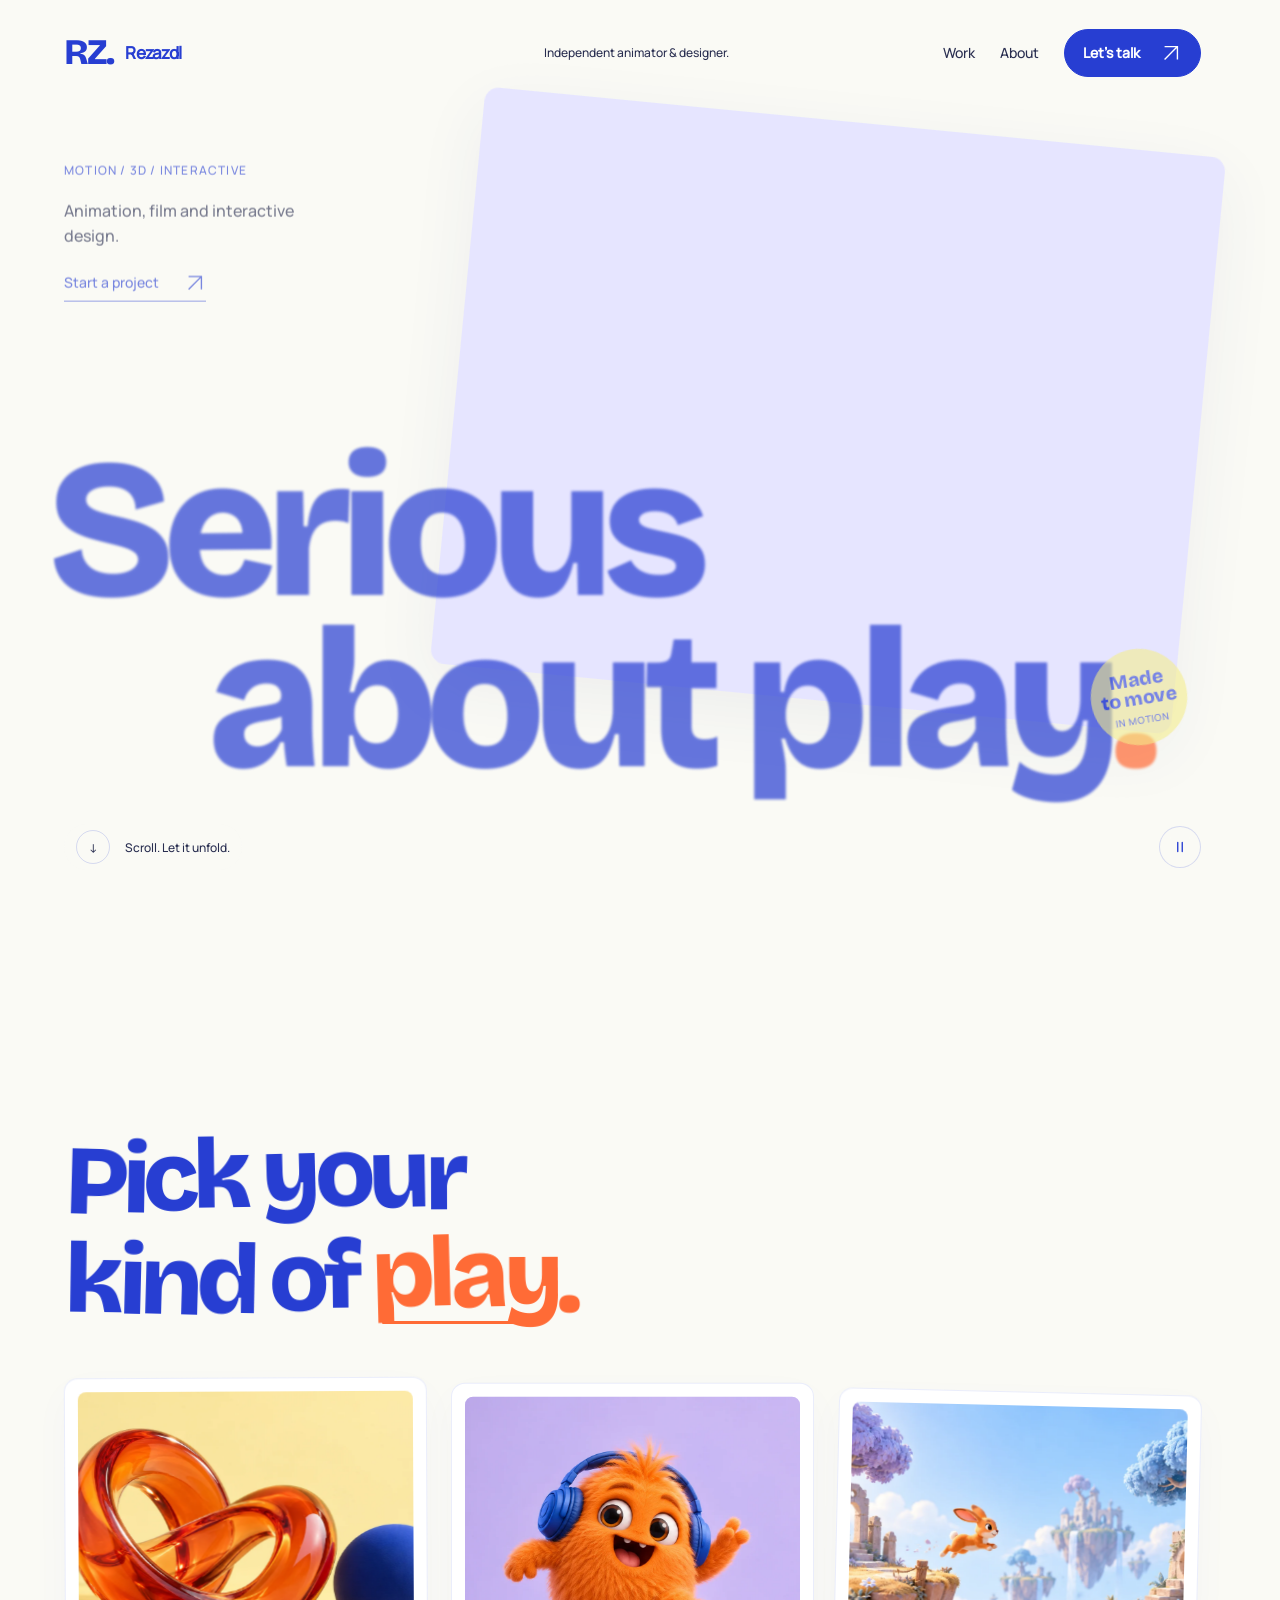
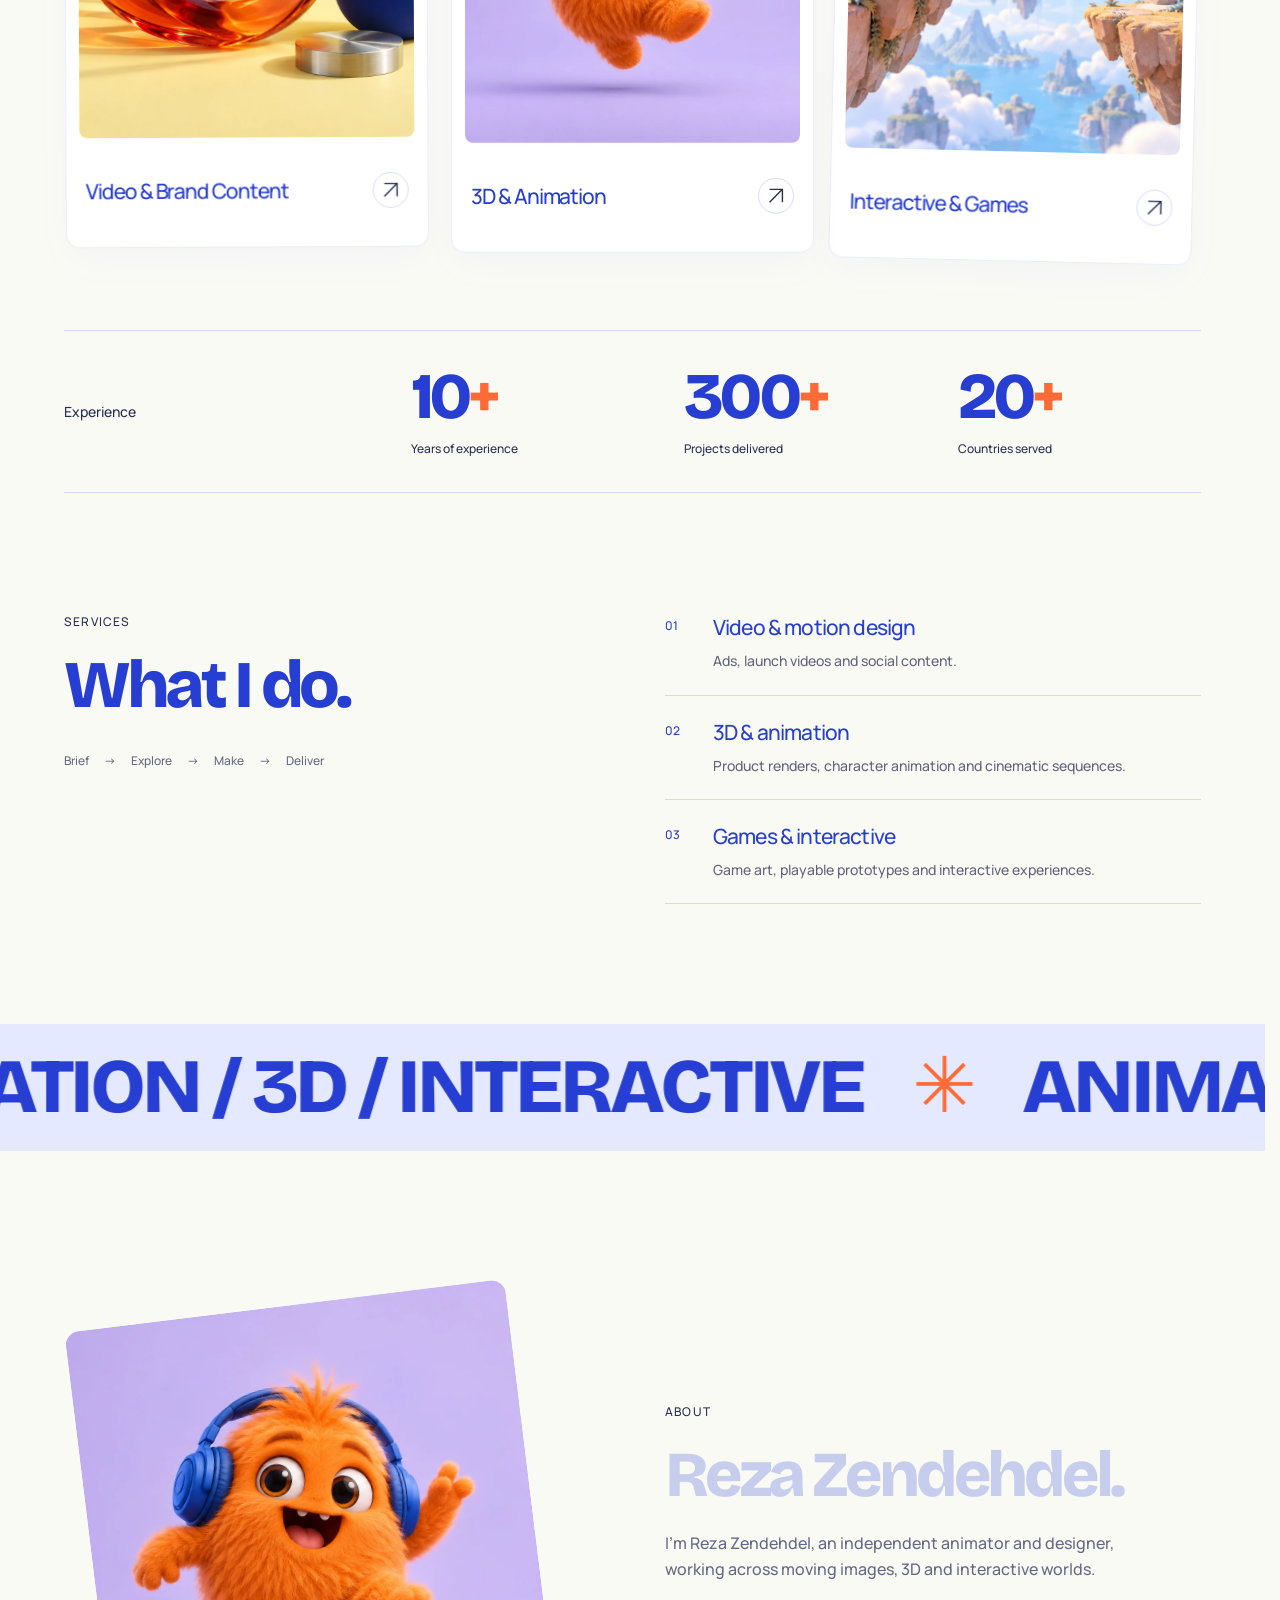
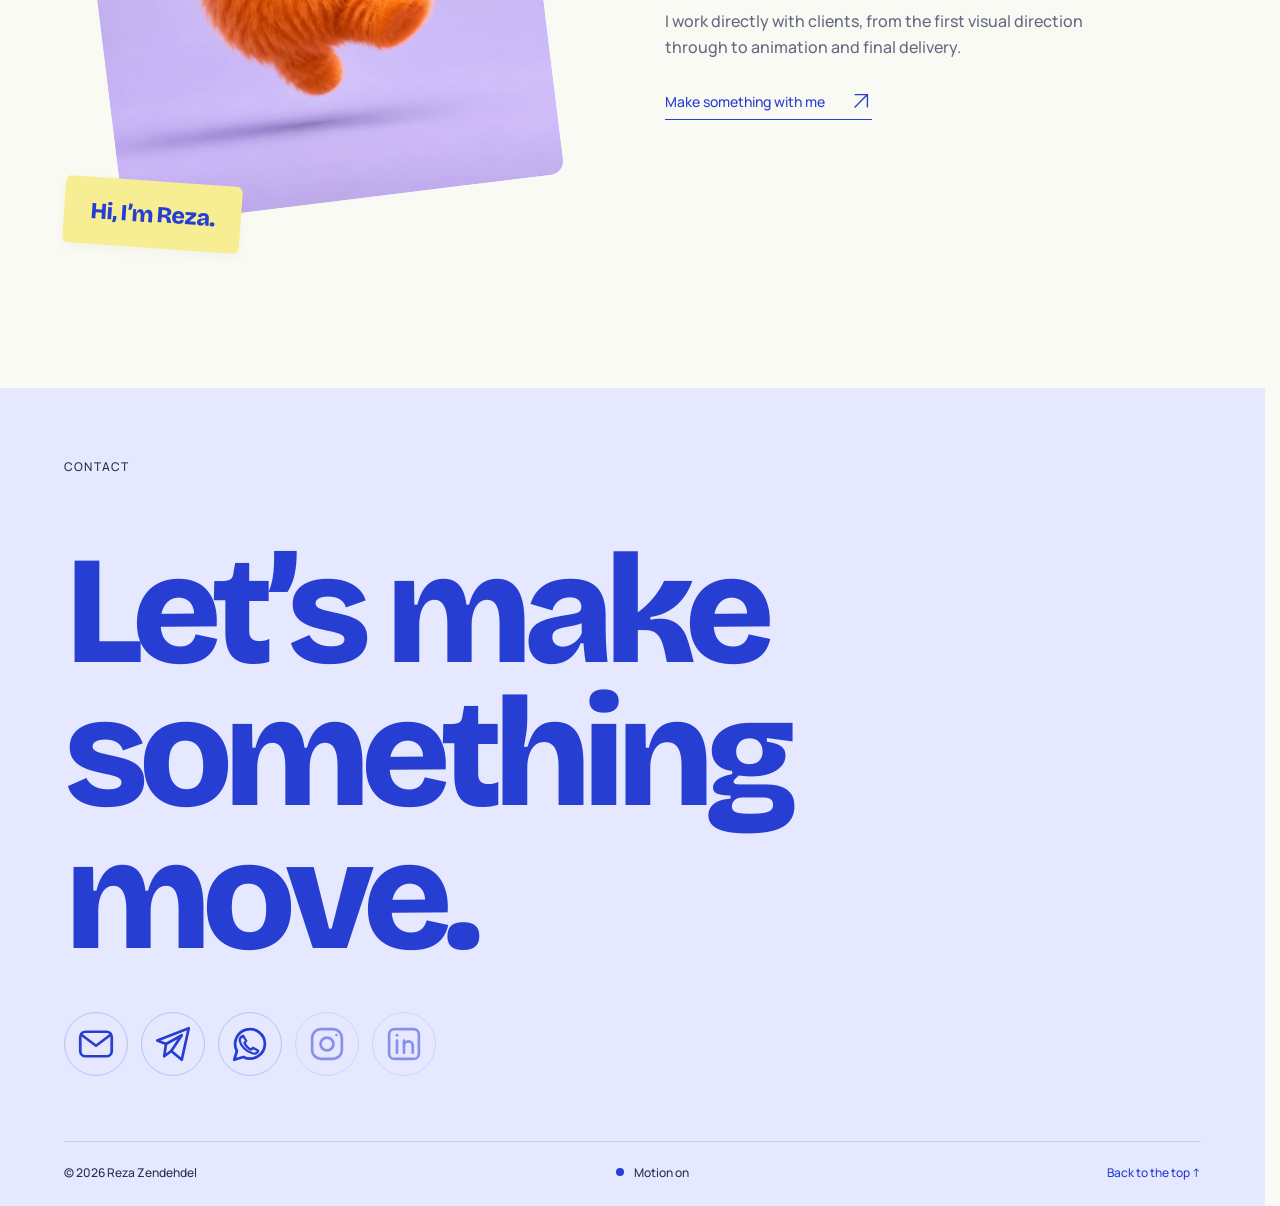
==== commit 46f331f7: "Update index.html with supplied Umami tracking script" ====
--- a/index.html
+++ b/index.html
@@ -1 +1 @@
-<!doctype html><html lang="en"><head><base href="./"><meta charset="utf-8"><meta name="viewport" content="width=device-width, initial-scale=1"><meta name="theme-color" content="#fafaf5"><title>Rezazdl — Reza Zendehdel</title><meta name="description" content="Independent animation, motion design and interactive worlds. A freelance creative with 10+ years of experience."><link rel="icon" href="data:image/svg+xml,%3Csvg%20xmlns%3D%22http%3A//www.w3.org/2000/svg%22%20viewBox%3D%220%200%2064%2064%22%3E%3Crect%20width%3D%2264%22%20height%3D%2264%22%20rx%3D%2216%22%20fill%3D%22%23e6e5ff%22/%3E%3Ctext%20x%3D%229%22%20y%3D%2243%22%20font-family%3D%22Arial%22%20font-weight%3D%22bold%22%20font-size%3D%2232%22%20fill%3D%22%23273ed2%22%3ERZ%3C/text%3E%3C/svg%3E"><link rel="preload" href="./assets/headline.ttf" as="font" type="font/ttf" crossorigin><link rel="stylesheet" href="./site.css"><script src="./site.js" type="module"></script></head><body><a class="skip" href="#main">Skip to content</a><div class="scroll-progress" aria-hidden="true"></div><header class="nav"><a class="brand" href="./" aria-label="Rezazdl — Reza Zendehdel home"><span class="brand-mark">RZ.</span><span class="brand-name">Rezazdl</span></a><div class="nav-center">Independent animator & designer.</div><nav class="nav-links" aria-label="Main navigation"><a class="desktop" href="#work">Work</a><a class="desktop" href="#about">About</a><a class="nav-contact" href="#contact">Let’s talk <svg class="icon" aria-hidden="true" viewBox="0 0 24 24"><path d="m5 19 14-14M5 5h14v14"/></svg></a></nav></header><main id="main"><div id="top"></div><section class="hero-track" aria-labelledby="hero-title"><div class="hero"><div class="hero-intro"><div><div class="eyebrow">Motion / 3D / Interactive</div><p>Animation, film and interactive design.</p></div><a class="text-link" href="#contact">Start a project <svg class="icon" aria-hidden="true" viewBox="0 0 24 24"><path d="m5 19 14-14M5 5h14v14"/></svg></a></div><div class="reel-frame"><video id="hero-video" loop muted playsinline preload="none" aria-label="Showreel"></video></div><h1 class="hero-title display" id="hero-title"><span class="topline">Serious</span><span class="bottomline">about play<span class="punctuation">.</span></span></h1><div class="hero-sticker" aria-hidden="true">Made<br>to move<small>IN MOTION</small></div><div class="hero-base"><a class="hero-scroll" href="#work"><span class="scroll-glyph" aria-hidden="true">↓</span><span>Scroll. Let it unfold.</span></a><div class="hero-controls"><button id="reel-pause" hidden aria-label="Pause reel" title="Pause reel"><svg aria-hidden="true" viewBox="0 0 24 24"><path class="pause-symbol" d="M9 6v12M15 6v12"/><path class="resume-symbol" d="m9 6 9 6-9 6Z"/></svg></button></div></div></div></section><section id="work" aria-labelledby="work-heading"><div class="work-intro container"><div><h2 class="display section-heading" id="work-heading">Pick your<br>kind of play.</h2></div></div><div class="work-track"><div class="work-stage"><div class="work-grid"><button type="button" class="work-card" data-collection="video" aria-haspopup="dialog" aria-controls="collection-dialog" aria-label="Open Video & Brand Content gallery"><div class="card-image"><img src="./assets/brand-light.webp" alt="Colourful sculptural brand still life" width="1200" height="800" loading="lazy"></div><div class="card-meta"><div><h3>Video & Brand Content</h3></div><span class="card-arrow"><svg class="icon" aria-hidden="true" viewBox="0 0 24 24"><path d="m5 19 14-14M5 5h14v14"/></svg></span></div></button><button type="button" class="work-card" data-collection="3d" aria-haspopup="dialog" aria-controls="collection-dialog" aria-label="Open 3D & Animation gallery"><div class="card-image"><img src="./assets/character.webp" alt="Orange furry character wearing cobalt headphones" width="1200" height="800" loading="lazy"></div><div class="card-meta"><div><h3>3D & Animation</h3></div><span class="card-arrow"><svg class="icon" aria-hidden="true" viewBox="0 0 24 24"><path d="m5 19 14-14M5 5h14v14"/></svg></span></div></button><button type="button" class="work-card" data-collection="interactive" aria-haspopup="dialog" aria-controls="collection-dialog" aria-label="Open Interactive & Games gallery"><div class="card-image"><img src="./assets/game-light.webp" alt="A tiny orange rabbit in a sunlit floating game world" width="1200" height="800" loading="lazy"></div><div class="card-meta"><div><h3>Interactive & Games</h3></div><span class="card-arrow"><svg class="icon" aria-hidden="true" viewBox="0 0 24 24"><path d="m5 19 14-14M5 5h14v14"/></svg></span></div></button></div></div></div></section><section class="container" aria-label="Experience"><div class="numbers"><p>Experience</p><div class="stat"><strong>10<span>+</span></strong><p>Years of experience</p></div><div class="stat"><strong>300<span>+</span></strong><p>Projects delivered</p></div><div class="stat"><strong>20<span>+</span></strong><p>Countries served</p></div></div></section><section class="services container" aria-labelledby="services-title"><div class="reveal"><div class="eyebrow">Services</div><h2 class="display" id="services-title">What I do.</h2><div class="process"><span>Brief</span> → <span>Explore</span> → <span>Make</span> → <span>Deliver</span></div></div><ul class="service-list reveal"><li><span>01</span><div><h3>Video & motion design</h3><p>Ads, launch videos and social content.</p></div></li><li><span>02</span><div><h3>3D & animation</h3><p>Product renders, character animation and cinematic sequences.</p></div></li><li><span>03</span><div><h3>Games & interactive</h3><p>Game art, playable prototypes and interactive experiences.</p></div></li></ul></section><div class="ribbon" aria-hidden="true"><div class="ribbon-content"><span>ANIMATION / 3D / INTERACTIVE <b>✳</b> ANIMATION / 3D / INTERACTIVE <b>✳</b> ANIMATION / 3D / INTERACTIVE <b>✳</b></span></div></div><section class="about container" id="about" aria-labelledby="about-title"><div class="about-visual"><div class="about-photo"><img src="./assets/character.webp" alt="Orange character artwork" width="1200" height="800" loading="lazy"></div><div class="about-label"><strong>Hi, I’m Reza.</strong></div></div><div class="reveal"><div class="eyebrow">About</div><h2 class="display" id="about-title">Reza<br>Zendehdel.</h2><p>I’m Reza Zendehdel, an independent animator and designer, working across moving images, 3D and interactive worlds.</p><p>I work directly with clients, from the first visual direction through to animation and final delivery.</p><a class="text-link" href="#contact">Make something with me <svg class="icon" aria-hidden="true" viewBox="0 0 24 24"><path d="m5 19 14-14M5 5h14v14"/></svg></a></div></section><section class="contact container" id="contact" aria-labelledby="contact-heading"><div class="contact-top"><div class="eyebrow">Contact</div></div><h2 class="display" id="contact-heading">Let’s make<br>something <span class="underlined">move.</span></h2><div class="contact-icons" role="group" aria-label="Get in touch"><button type="button" class="contact-icon" data-contact="Email" aria-label="Email me" title="Email me" aria-haspopup="dialog" aria-controls="contact-dialog"><svg aria-hidden="true" viewBox="0 0 24 24"><rect x="3" y="5" width="18" height="14" rx="3"/><path d="m4 7 8 6 8-6"/></svg></button><a class="contact-icon" href="https://t.me/rzazdl" target="_blank" rel="noopener noreferrer" aria-label="Telegram" title="Telegram"><svg aria-hidden="true" viewBox="0 0 24 24"><path d="m3 10 18-7-4 18-6-5-4 3 1-7Z"/><path d="m8 12 9-5-6 9"/></svg></a><a class="contact-icon" href="./wa/" target="_blank" rel="noopener noreferrer" aria-label="WhatsApp" title="WhatsApp"><svg aria-hidden="true" viewBox="0 0 24 24"><path d="M20.5 11.8a8.5 8.5 0 0 1-12.3 7.6L3 21l1.5-5A8.5 8.5 0 1 1 20.5 11.8Z"/><path d="m8.1 7.3 1.8 3-1.1 1c.7 1.7 2.2 3.2 3.9 3.9l1-1.1 3 1.8c-.9 3.2-5.6 1-8.1-1.5-2.5-2.5-3.7-6-.5-7.1Z" stroke-width="1.3"/></svg></a><button type="button" class="contact-icon" aria-disabled="true" aria-label="Instagram — link coming soon" title="Instagram — link coming soon"><svg aria-hidden="true" viewBox="0 0 24 24"><rect x="3.5" y="3.5" width="17" height="17" rx="5"/><circle cx="12" cy="12" r="3.7"/><circle cx="17.4" cy="6.8" r=".7" fill="currentColor" stroke="none"/></svg></button><button type="button" class="contact-icon" aria-disabled="true" aria-label="LinkedIn — link coming soon" title="LinkedIn — link coming soon"><svg aria-hidden="true" viewBox="0 0 24 24"><rect x="3.5" y="3.5" width="17" height="17" rx="3"/><path d="M8 10v7m4 0v-7m0 3a2.5 2.5 0 0 1 5 0v4"/><circle cx="8" cy="7" r=".8" fill="currentColor" stroke="none"/></svg></button></div><footer class="footer"><span>© 2026 Reza Zendehdel</span><button class="motion-toggle" aria-pressed="true">Motion on</button><a href="#top">Back to the top ↑</a></footer></section></main><dialog id="contact-dialog" class="contact-dialog" aria-labelledby="contact-title"><div class="dialog-head"><span>LET’S TALK ABOUT YOUR PROJECT</span><button class="close" data-close aria-label="Close email form">×</button></div><h2 id="contact-title">Put your idea<br>into words.</h2><form id="email-form" data-recipient=""><div class="form-row"><label>Your name<input name="name" autocomplete="name" maxlength="100" required placeholder="How should I call you?"></label><label>Your email<input name="email" type="email" autocomplete="email" maxlength="254" required placeholder="you@company.com"></label></div><label>Subject<input name="subject" maxlength="160" required placeholder="What are we making?"></label><label>Your message<textarea name="message" rows="4" maxlength="5000" required placeholder="A little about the idea, the timing, and what you have in mind."></textarea></label><p id="email-status" class="email-status" role="status">Email is being connected. For now, reach me on <a href="https://t.me/rzazdl" target="_blank" rel="noopener noreferrer">Telegram</a> or <a href="./wa/" target="_blank" rel="noopener noreferrer">WhatsApp</a>.</p><button class="button email-submit" type="submit" disabled>Prepare email ↗</button><small class="email-explanation">When connected, this opens your email app with your message ready to send.</small></form></dialog><dialog id="collection-dialog" class="portfolio-dialog collection-dialog" aria-labelledby="collection-title" aria-describedby="collection-description"><div class="portfolio-toolbar"><span id="collection-kicker" class="eyebrow">SELECTED WORK</span><button class="close" data-close aria-label="Close project gallery">×</button></div><div class="collection-content"><div class="collection-heading"><h2 class="display" id="collection-title" tabindex="-1" autofocus></h2><p id="collection-description"></p></div><div class="collection-count"><span id="collection-count"></span></div><div id="collection-grid" class="collection-grid"></div></div></dialog><dialog id="project-dialog" class="portfolio-dialog project-dialog" aria-labelledby="detail-title" aria-describedby="detail-subtitle"><div class="portfolio-toolbar"><button class="gallery-back" id="back-to-gallery">← Back to gallery</button><span id="detail-position"></span><button class="close" data-close aria-label="Close project details">×</button></div><div id="project-content" class="detail-content"></div></dialog></body></html>+<!doctype html><html lang="en"><head><base href="./"><meta charset="utf-8"><meta name="viewport" content="width=device-width, initial-scale=1"><meta name="theme-color" content="#fafaf5"><title>Rezazdl — Reza Zendehdel</title><meta name="description" content="Independent animation, motion design and interactive worlds. A freelance creative with 10+ years of experience."><link rel="icon" href="data:image/svg+xml,%3Csvg%20xmlns%3D%22http%3A//www.w3.org/2000/svg%22%20viewBox%3D%220%200%2064%2064%22%3E%3Crect%20width%3D%2264%22%20height%3D%2264%22%20rx%3D%2216%22%20fill%3D%22%23e6e5ff%22/%3E%3Ctext%20x%3D%229%22%20y%3D%2243%22%20font-family%3D%22Arial%22%20font-weight%3D%22bold%22%20font-size%3D%2232%22%20fill%3D%22%23273ed2%22%3ERZ%3C/text%3E%3C/svg%3E"><link rel="preload" href="./assets/headline.ttf" as="font" type="font/ttf" crossorigin><link rel="stylesheet" href="./site.css"><script src="./site.js" type="module"></script><script defer src="https://cloud.umami.is/script.js" data-website-id="66e963a9-fc44-46df-a7fd-7b0b9149974d"></script></head><body><a class="skip" href="#main">Skip to content</a><div class="scroll-progress" aria-hidden="true"></div><header class="nav"><a class="brand" href="./" aria-label="Rezazdl — Reza Zendehdel home"><span class="brand-mark">RZ.</span><span class="brand-name">Rezazdl</span></a><div class="nav-center">Independent animator & designer.</div><nav class="nav-links" aria-label="Main navigation"><a class="desktop" href="#work">Work</a><a class="desktop" href="#about">About</a><a class="nav-contact" href="#contact">Let’s talk <svg class="icon" aria-hidden="true" viewBox="0 0 24 24"><path d="m5 19 14-14M5 5h14v14"/></svg></a></nav></header><main id="main"><div id="top"></div><section class="hero-track" aria-labelledby="hero-title"><div class="hero"><div class="hero-intro"><div><div class="eyebrow">Motion / 3D / Interactive</div><p>Animation, film and interactive design.</p></div><a class="text-link" href="#contact">Start a project <svg class="icon" aria-hidden="true" viewBox="0 0 24 24"><path d="m5 19 14-14M5 5h14v14"/></svg></a></div><div class="reel-frame"><video id="hero-video" loop muted playsinline preload="none" aria-label="Showreel"></video></div><h1 class="hero-title display" id="hero-title"><span class="topline">Serious</span><span class="bottomline">about play<span class="punctuation">.</span></span></h1><div class="hero-sticker" aria-hidden="true">Made<br>to move<small>IN MOTION</small></div><div class="hero-base"><a class="hero-scroll" href="#work"><span class="scroll-glyph" aria-hidden="true">↓</span><span>Scroll. Let it unfold.</span></a><div class="hero-controls"><button id="reel-pause" hidden aria-label="Pause reel" title="Pause reel"><svg aria-hidden="true" viewBox="0 0 24 24"><path class="pause-symbol" d="M9 6v12M15 6v12"/><path class="resume-symbol" d="m9 6 9 6-9 6Z"/></svg></button></div></div></div></section><section id="work" aria-labelledby="work-heading"><div class="work-intro container"><div><h2 class="display section-heading" id="work-heading">Pick your<br>kind of play.</h2></div></div><div class="work-track"><div class="work-stage"><div class="work-grid"><button type="button" class="work-card" data-collection="video" aria-haspopup="dialog" aria-controls="collection-dialog" aria-label="Open Video & Brand Content gallery"><div class="card-image"><img src="./assets/brand-light.webp" alt="Colourful sculptural brand still life" width="1200" height="800" loading="lazy"></div><div class="card-meta"><div><h3>Video & Brand Content</h3></div><span class="card-arrow"><svg class="icon" aria-hidden="true" viewBox="0 0 24 24"><path d="m5 19 14-14M5 5h14v14"/></svg></span></div></button><button type="button" class="work-card" data-collection="3d" aria-haspopup="dialog" aria-controls="collection-dialog" aria-label="Open 3D & Animation gallery"><div class="card-image"><img src="./assets/character.webp" alt="Orange furry character wearing cobalt headphones" width="1200" height="800" loading="lazy"></div><div class="card-meta"><div><h3>3D & Animation</h3></div><span class="card-arrow"><svg class="icon" aria-hidden="true" viewBox="0 0 24 24"><path d="m5 19 14-14M5 5h14v14"/></svg></span></div></button><button type="button" class="work-card" data-collection="interactive" aria-haspopup="dialog" aria-controls="collection-dialog" aria-label="Open Interactive & Games gallery"><div class="card-image"><img src="./assets/game-light.webp" alt="A tiny orange rabbit in a sunlit floating game world" width="1200" height="800" loading="lazy"></div><div class="card-meta"><div><h3>Interactive & Games</h3></div><span class="card-arrow"><svg class="icon" aria-hidden="true" viewBox="0 0 24 24"><path d="m5 19 14-14M5 5h14v14"/></svg></span></div></button></div></div></div></section><section class="container" aria-label="Experience"><div class="numbers"><p>Experience</p><div class="stat"><strong>10<span>+</span></strong><p>Years of experience</p></div><div class="stat"><strong>300<span>+</span></strong><p>Projects delivered</p></div><div class="stat"><strong>20<span>+</span></strong><p>Countries served</p></div></div></section><section class="services container" aria-labelledby="services-title"><div class="reveal"><div class="eyebrow">Services</div><h2 class="display" id="services-title">What I do.</h2><div class="process"><span>Brief</span> → <span>Explore</span> → <span>Make</span> → <span>Deliver</span></div></div><ul class="service-list reveal"><li><span>01</span><div><h3>Video & motion design</h3><p>Ads, launch videos and social content.</p></div></li><li><span>02</span><div><h3>3D & animation</h3><p>Product renders, character animation and cinematic sequences.</p></div></li><li><span>03</span><div><h3>Games & interactive</h3><p>Game art, playable prototypes and interactive experiences.</p></div></li></ul></section><div class="ribbon" aria-hidden="true"><div class="ribbon-content"><span>ANIMATION / 3D / INTERACTIVE <b>✳</b> ANIMATION / 3D / INTERACTIVE <b>✳</b> ANIMATION / 3D / INTERACTIVE <b>✳</b></span></div></div><section class="about container" id="about" aria-labelledby="about-title"><div class="about-visual"><div class="about-photo"><img src="./assets/character.webp" alt="Orange character artwork" width="1200" height="800" loading="lazy"></div><div class="about-label"><strong>Hi, I’m Reza.</strong></div></div><div class="reveal"><div class="eyebrow">About</div><h2 class="display" id="about-title">Reza<br>Zendehdel.</h2><p>I’m Reza Zendehdel, an independent animator and designer, working across moving images, 3D and interactive worlds.</p><p>I work directly with clients, from the first visual direction through to animation and final delivery.</p><a class="text-link" href="#contact">Make something with me <svg class="icon" aria-hidden="true" viewBox="0 0 24 24"><path d="m5 19 14-14M5 5h14v14"/></svg></a></div></section><section class="contact container" id="contact" aria-labelledby="contact-heading"><div class="contact-top"><div class="eyebrow">Contact</div></div><h2 class="display" id="contact-heading">Let’s make<br>something <span class="underlined">move.</span></h2><div class="contact-icons" role="group" aria-label="Get in touch"><button type="button" class="contact-icon" data-contact="Email" aria-label="Email me" title="Email me" aria-haspopup="dialog" aria-controls="contact-dialog"><svg aria-hidden="true" viewBox="0 0 24 24"><rect x="3" y="5" width="18" height="14" rx="3"/><path d="m4 7 8 6 8-6"/></svg></button><a class="contact-icon" href="https://t.me/rzazdl" target="_blank" rel="noopener noreferrer" aria-label="Telegram" title="Telegram"><svg aria-hidden="true" viewBox="0 0 24 24"><path d="m3 10 18-7-4 18-6-5-4 3 1-7Z"/><path d="m8 12 9-5-6 9"/></svg></a><a class="contact-icon" href="./wa/" target="_blank" rel="noopener noreferrer" aria-label="WhatsApp" title="WhatsApp"><svg aria-hidden="true" viewBox="0 0 24 24"><path d="M20.5 11.8a8.5 8.5 0 0 1-12.3 7.6L3 21l1.5-5A8.5 8.5 0 1 1 20.5 11.8Z"/><path d="m8.1 7.3 1.8 3-1.1 1c.7 1.7 2.2 3.2 3.9 3.9l1-1.1 3 1.8c-.9 3.2-5.6 1-8.1-1.5-2.5-2.5-3.7-6-.5-7.1Z" stroke-width="1.3"/></svg></a><button type="button" class="contact-icon" aria-disabled="true" aria-label="Instagram — link coming soon" title="Instagram — link coming soon"><svg aria-hidden="true" viewBox="0 0 24 24"><rect x="3.5" y="3.5" width="17" height="17" rx="5"/><circle cx="12" cy="12" r="3.7"/><circle cx="17.4" cy="6.8" r=".7" fill="currentColor" stroke="none"/></svg></button><button type="button" class="contact-icon" aria-disabled="true" aria-label="LinkedIn — link coming soon" title="LinkedIn — link coming soon"><svg aria-hidden="true" viewBox="0 0 24 24"><rect x="3.5" y="3.5" width="17" height="17" rx="3"/><path d="M8 10v7m4 0v-7m0 3a2.5 2.5 0 0 1 5 0v4"/><circle cx="8" cy="7" r=".8" fill="currentColor" stroke="none"/></svg></button></div><footer class="footer"><span>© 2026 Reza Zendehdel</span><button class="motion-toggle" aria-pressed="true">Motion on</button><a href="#top">Back to the top ↑</a></footer></section></main><dialog id="contact-dialog" class="contact-dialog" aria-labelledby="contact-title"><div class="dialog-head"><span>LET’S TALK ABOUT YOUR PROJECT</span><button class="close" data-close aria-label="Close email form">×</button></div><h2 id="contact-title">Put your idea<br>into words.</h2><form id="email-form" data-recipient=""><div class="form-row"><label>Your name<input name="name" autocomplete="name" maxlength="100" required placeholder="How should I call you?"></label><label>Your email<input name="email" type="email" autocomplete="email" maxlength="254" required placeholder="you@company.com"></label></div><label>Subject<input name="subject" maxlength="160" required placeholder="What are we making?"></label><label>Your message<textarea name="message" rows="4" maxlength="5000" required placeholder="A little about the idea, the timing, and what you have in mind."></textarea></label><p id="email-status" class="email-status" role="status">Email is being connected. For now, reach me on <a href="https://t.me/rzazdl" target="_blank" rel="noopener noreferrer">Telegram</a> or <a href="./wa/" target="_blank" rel="noopener noreferrer">WhatsApp</a>.</p><button class="button email-submit" type="submit" disabled>Prepare email ↗</button><small class="email-explanation">When connected, this opens your email app with your message ready to send.</small></form></dialog><dialog id="collection-dialog" class="portfolio-dialog collection-dialog" aria-labelledby="collection-title" aria-describedby="collection-description"><div class="portfolio-toolbar"><span id="collection-kicker" class="eyebrow">SELECTED WORK</span><button class="close" data-close aria-label="Close project gallery">×</button></div><div class="collection-content"><div class="collection-heading"><h2 class="display" id="collection-title" tabindex="-1" autofocus></h2><p id="collection-description"></p></div><div class="collection-count"><span id="collection-count"></span></div><div id="collection-grid" class="collection-grid"></div></div></dialog><dialog id="project-dialog" class="portfolio-dialog project-dialog" aria-labelledby="detail-title" aria-describedby="detail-subtitle"><div class="portfolio-toolbar"><button class="gallery-back" id="back-to-gallery">← Back to gallery</button><span id="detail-position"></span><button class="close" data-close aria-label="Close project details">×</button></div><div id="project-content" class="detail-content"></div></dialog></body></html>
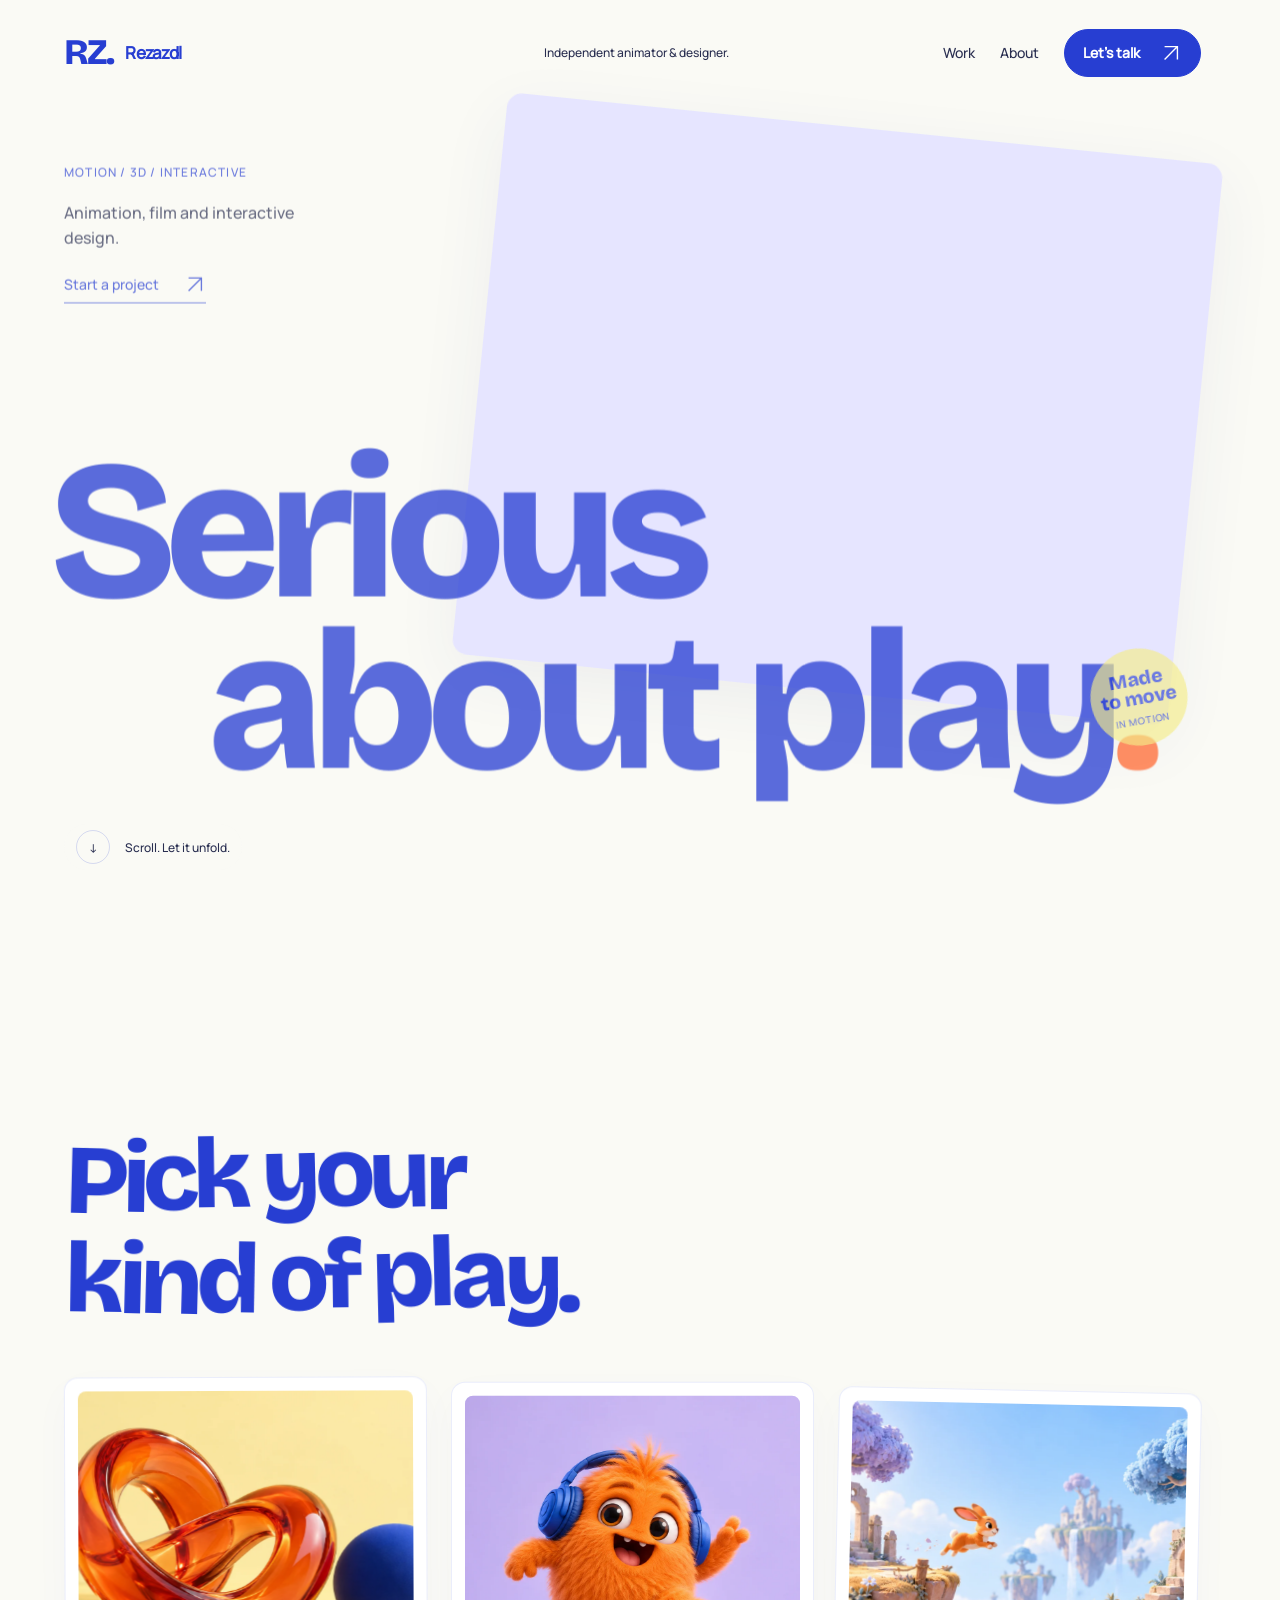
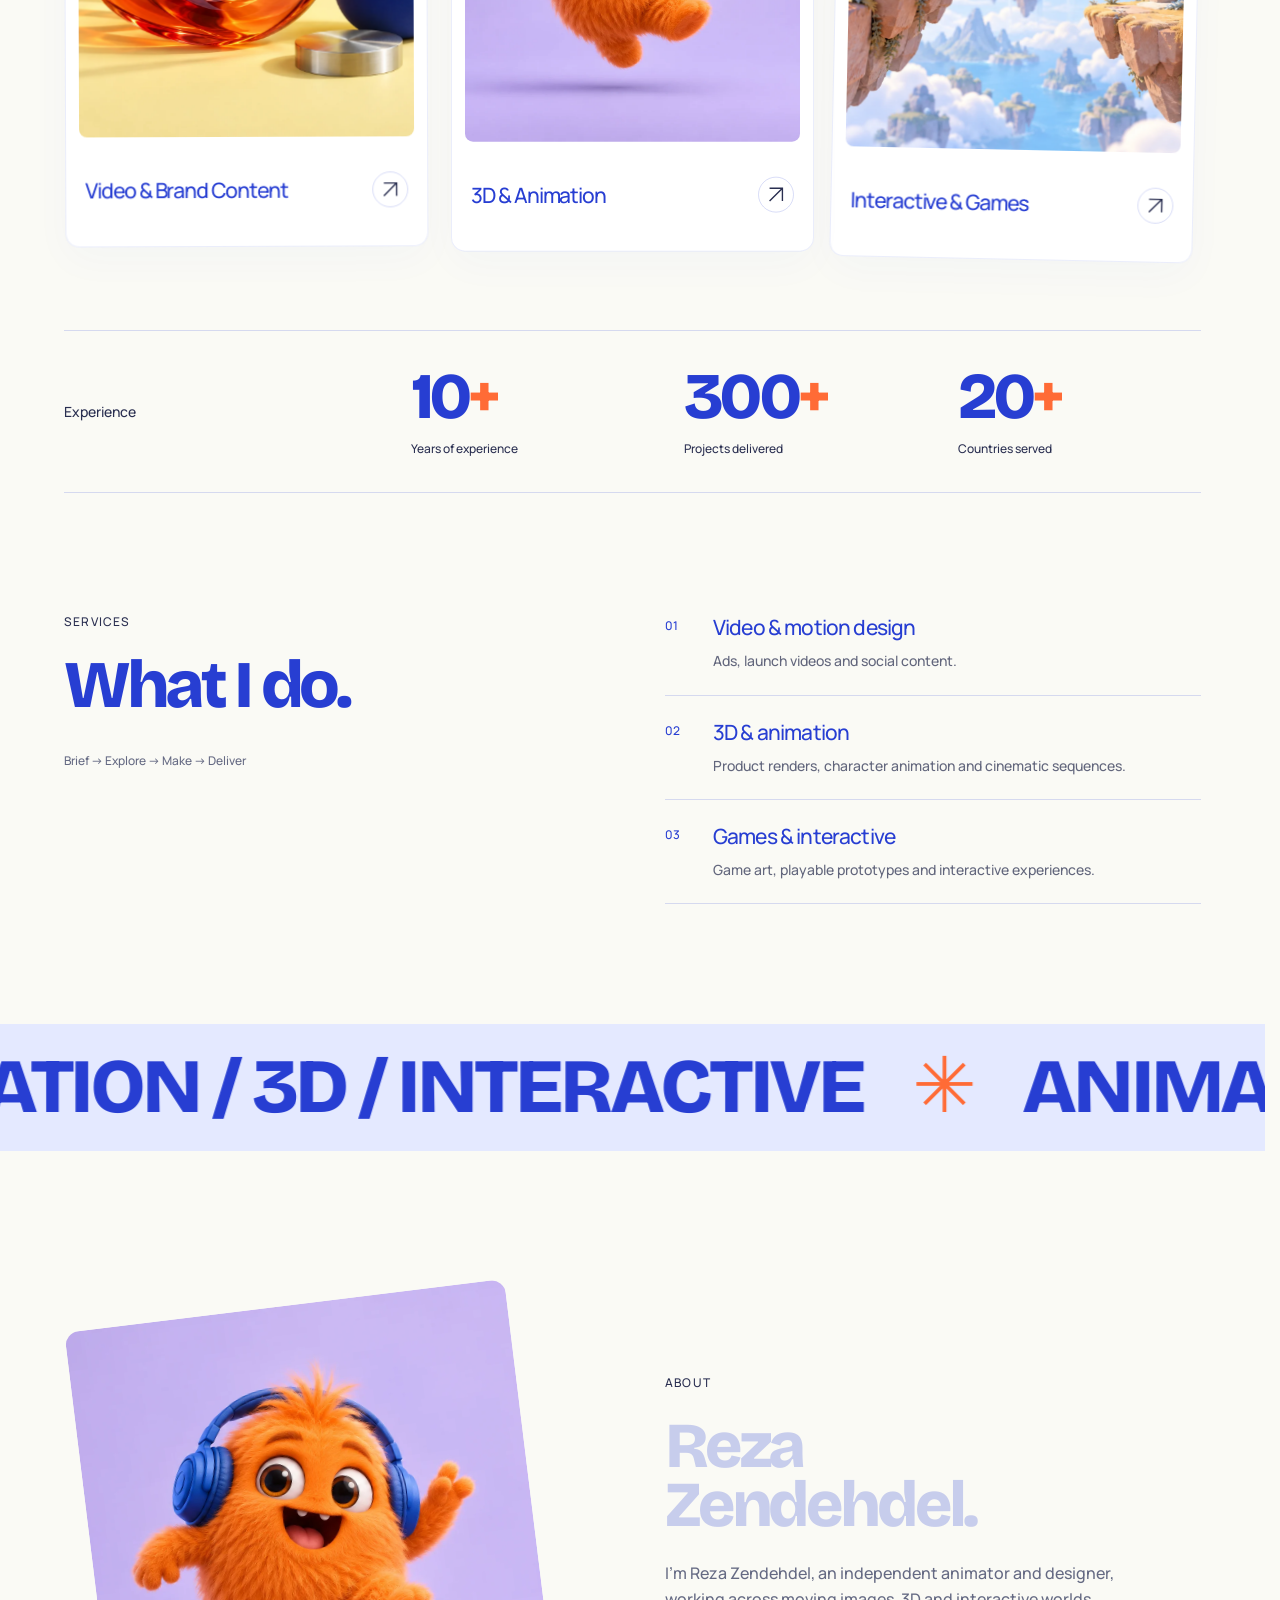
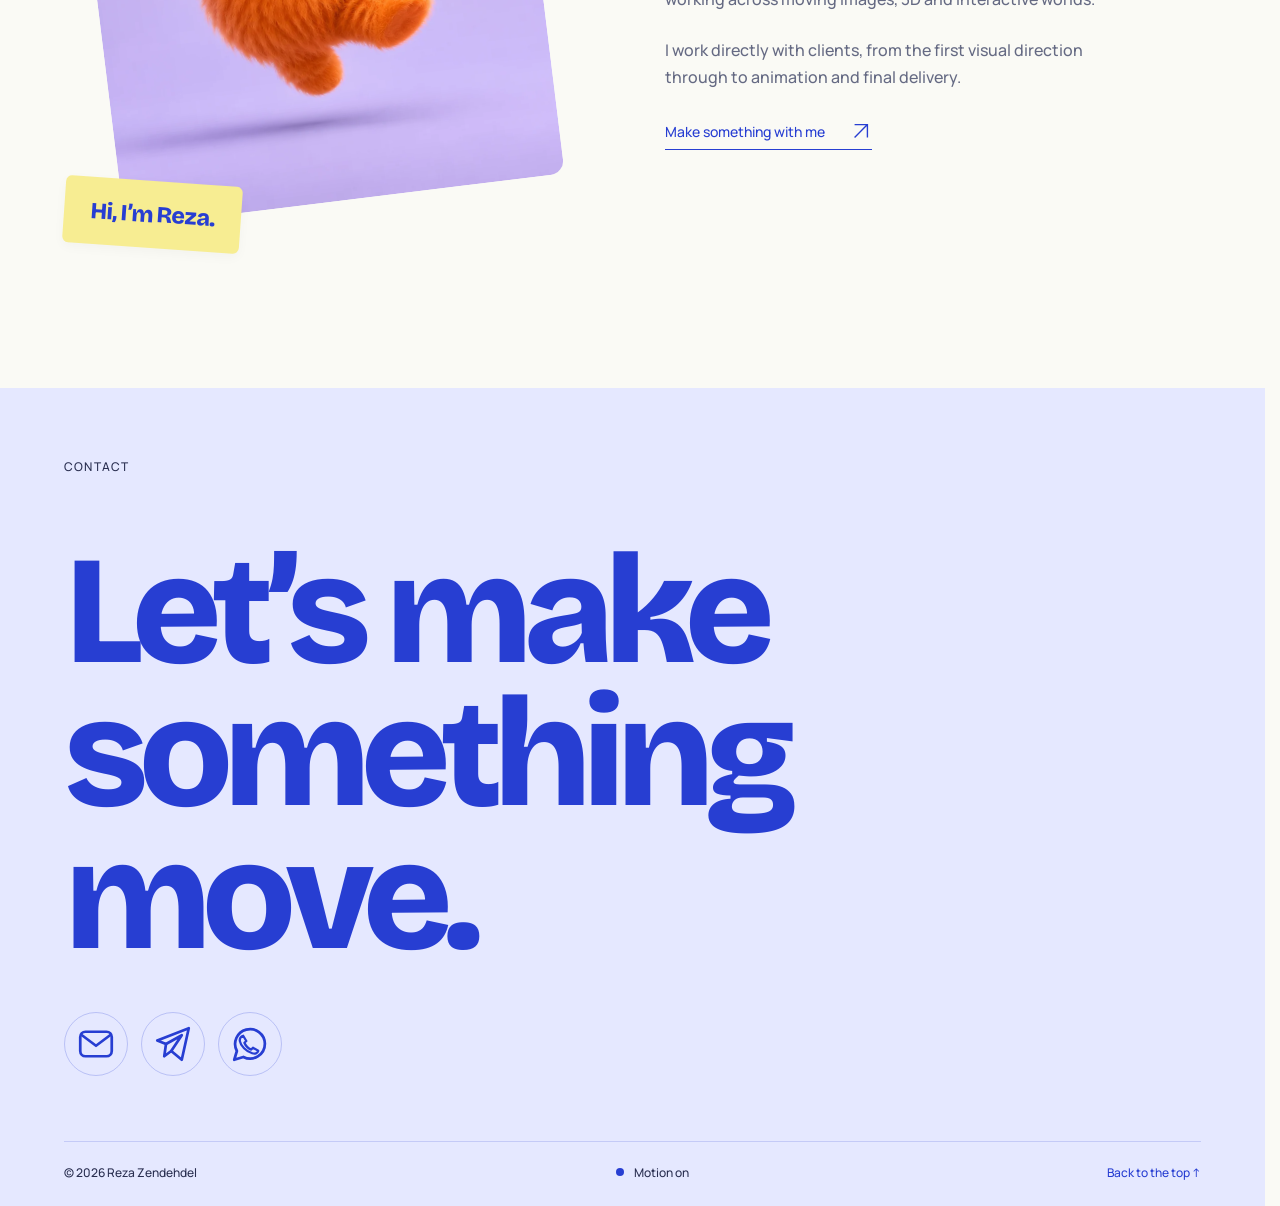
==== commit d2cb5fc8: "Version admin and site modules to prevent stale cached home editor" ====
--- a/index.html
+++ b/index.html
@@ -1 +1 @@
-<!doctype html><html lang="en"><head><base href="./"><meta charset="utf-8"><meta name="viewport" content="width=device-width, initial-scale=1"><meta name="theme-color" content="#fafaf5"><title>Rezazdl — Reza Zendehdel</title><meta name="description" content="Independent animation, motion design and interactive worlds. A freelance creative with 10+ years of experience."><link rel="icon" href="data:image/svg+xml,%3Csvg%20xmlns%3D%22http%3A//www.w3.org/2000/svg%22%20viewBox%3D%220%200%2064%2064%22%3E%3Crect%20width%3D%2264%22%20height%3D%2264%22%20rx%3D%2216%22%20fill%3D%22%23e6e5ff%22/%3E%3Ctext%20x%3D%229%22%20y%3D%2243%22%20font-family%3D%22Arial%22%20font-weight%3D%22bold%22%20font-size%3D%2232%22%20fill%3D%22%23273ed2%22%3ERZ%3C/text%3E%3C/svg%3E"><link rel="preload" href="./assets/headline.ttf" as="font" type="font/ttf" crossorigin><link rel="stylesheet" href="./site.css"><script src="./site.js" type="module"></script><script defer src="https://cloud.umami.is/script.js" data-website-id="66e963a9-fc44-46df-a7fd-7b0b9149974d"></script></head><body><a class="skip" href="#main">Skip to content</a><div class="scroll-progress" aria-hidden="true"></div><header class="nav"><a class="brand" href="./" aria-label="Rezazdl — Reza Zendehdel home"><span class="brand-mark">RZ.</span><span class="brand-name">Rezazdl</span></a><div class="nav-center">Independent animator & designer.</div><nav class="nav-links" aria-label="Main navigation"><a class="desktop" href="#work">Work</a><a class="desktop" href="#about">About</a><a class="nav-contact" href="#contact">Let’s talk <svg class="icon" aria-hidden="true" viewBox="0 0 24 24"><path d="m5 19 14-14M5 5h14v14"/></svg></a></nav></header><main id="main"><div id="top"></div><section class="hero-track" aria-labelledby="hero-title"><div class="hero"><div class="hero-intro"><div><div class="eyebrow">Motion / 3D / Interactive</div><p>Animation, film and interactive design.</p></div><a class="text-link" href="#contact">Start a project <svg class="icon" aria-hidden="true" viewBox="0 0 24 24"><path d="m5 19 14-14M5 5h14v14"/></svg></a></div><div class="reel-frame"><video id="hero-video" loop muted playsinline preload="none" aria-label="Showreel"></video></div><h1 class="hero-title display" id="hero-title"><span class="topline">Serious</span><span class="bottomline">about play<span class="punctuation">.</span></span></h1><div class="hero-sticker" aria-hidden="true">Made<br>to move<small>IN MOTION</small></div><div class="hero-base"><a class="hero-scroll" href="#work"><span class="scroll-glyph" aria-hidden="true">↓</span><span>Scroll. Let it unfold.</span></a><div class="hero-controls"><button id="reel-pause" hidden aria-label="Pause reel" title="Pause reel"><svg aria-hidden="true" viewBox="0 0 24 24"><path class="pause-symbol" d="M9 6v12M15 6v12"/><path class="resume-symbol" d="m9 6 9 6-9 6Z"/></svg></button></div></div></div></section><section id="work" aria-labelledby="work-heading"><div class="work-intro container"><div><h2 class="display section-heading" id="work-heading">Pick your<br>kind of play.</h2></div></div><div class="work-track"><div class="work-stage"><div class="work-grid"><button type="button" class="work-card" data-collection="video" aria-haspopup="dialog" aria-controls="collection-dialog" aria-label="Open Video & Brand Content gallery"><div class="card-image"><img src="./assets/brand-light.webp" alt="Colourful sculptural brand still life" width="1200" height="800" loading="lazy"></div><div class="card-meta"><div><h3>Video & Brand Content</h3></div><span class="card-arrow"><svg class="icon" aria-hidden="true" viewBox="0 0 24 24"><path d="m5 19 14-14M5 5h14v14"/></svg></span></div></button><button type="button" class="work-card" data-collection="3d" aria-haspopup="dialog" aria-controls="collection-dialog" aria-label="Open 3D & Animation gallery"><div class="card-image"><img src="./assets/character.webp" alt="Orange furry character wearing cobalt headphones" width="1200" height="800" loading="lazy"></div><div class="card-meta"><div><h3>3D & Animation</h3></div><span class="card-arrow"><svg class="icon" aria-hidden="true" viewBox="0 0 24 24"><path d="m5 19 14-14M5 5h14v14"/></svg></span></div></button><button type="button" class="work-card" data-collection="interactive" aria-haspopup="dialog" aria-controls="collection-dialog" aria-label="Open Interactive & Games gallery"><div class="card-image"><img src="./assets/game-light.webp" alt="A tiny orange rabbit in a sunlit floating game world" width="1200" height="800" loading="lazy"></div><div class="card-meta"><div><h3>Interactive & Games</h3></div><span class="card-arrow"><svg class="icon" aria-hidden="true" viewBox="0 0 24 24"><path d="m5 19 14-14M5 5h14v14"/></svg></span></div></button></div></div></div></section><section class="container" aria-label="Experience"><div class="numbers"><p>Experience</p><div class="stat"><strong>10<span>+</span></strong><p>Years of experience</p></div><div class="stat"><strong>300<span>+</span></strong><p>Projects delivered</p></div><div class="stat"><strong>20<span>+</span></strong><p>Countries served</p></div></div></section><section class="services container" aria-labelledby="services-title"><div class="reveal"><div class="eyebrow">Services</div><h2 class="display" id="services-title">What I do.</h2><div class="process"><span>Brief</span> → <span>Explore</span> → <span>Make</span> → <span>Deliver</span></div></div><ul class="service-list reveal"><li><span>01</span><div><h3>Video & motion design</h3><p>Ads, launch videos and social content.</p></div></li><li><span>02</span><div><h3>3D & animation</h3><p>Product renders, character animation and cinematic sequences.</p></div></li><li><span>03</span><div><h3>Games & interactive</h3><p>Game art, playable prototypes and interactive experiences.</p></div></li></ul></section><div class="ribbon" aria-hidden="true"><div class="ribbon-content"><span>ANIMATION / 3D / INTERACTIVE <b>✳</b> ANIMATION / 3D / INTERACTIVE <b>✳</b> ANIMATION / 3D / INTERACTIVE <b>✳</b></span></div></div><section class="about container" id="about" aria-labelledby="about-title"><div class="about-visual"><div class="about-photo"><img src="./assets/character.webp" alt="Orange character artwork" width="1200" height="800" loading="lazy"></div><div class="about-label"><strong>Hi, I’m Reza.</strong></div></div><div class="reveal"><div class="eyebrow">About</div><h2 class="display" id="about-title">Reza<br>Zendehdel.</h2><p>I’m Reza Zendehdel, an independent animator and designer, working across moving images, 3D and interactive worlds.</p><p>I work directly with clients, from the first visual direction through to animation and final delivery.</p><a class="text-link" href="#contact">Make something with me <svg class="icon" aria-hidden="true" viewBox="0 0 24 24"><path d="m5 19 14-14M5 5h14v14"/></svg></a></div></section><section class="contact container" id="contact" aria-labelledby="contact-heading"><div class="contact-top"><div class="eyebrow">Contact</div></div><h2 class="display" id="contact-heading">Let’s make<br>something <span class="underlined">move.</span></h2><div class="contact-icons" role="group" aria-label="Get in touch"><button type="button" class="contact-icon" data-contact="Email" aria-label="Email me" title="Email me" aria-haspopup="dialog" aria-controls="contact-dialog"><svg aria-hidden="true" viewBox="0 0 24 24"><rect x="3" y="5" width="18" height="14" rx="3"/><path d="m4 7 8 6 8-6"/></svg></button><a class="contact-icon" href="https://t.me/rzazdl" target="_blank" rel="noopener noreferrer" aria-label="Telegram" title="Telegram"><svg aria-hidden="true" viewBox="0 0 24 24"><path d="m3 10 18-7-4 18-6-5-4 3 1-7Z"/><path d="m8 12 9-5-6 9"/></svg></a><a class="contact-icon" href="./wa/" target="_blank" rel="noopener noreferrer" aria-label="WhatsApp" title="WhatsApp"><svg aria-hidden="true" viewBox="0 0 24 24"><path d="M20.5 11.8a8.5 8.5 0 0 1-12.3 7.6L3 21l1.5-5A8.5 8.5 0 1 1 20.5 11.8Z"/><path d="m8.1 7.3 1.8 3-1.1 1c.7 1.7 2.2 3.2 3.9 3.9l1-1.1 3 1.8c-.9 3.2-5.6 1-8.1-1.5-2.5-2.5-3.7-6-.5-7.1Z" stroke-width="1.3"/></svg></a><button type="button" class="contact-icon" aria-disabled="true" aria-label="Instagram — link coming soon" title="Instagram — link coming soon"><svg aria-hidden="true" viewBox="0 0 24 24"><rect x="3.5" y="3.5" width="17" height="17" rx="5"/><circle cx="12" cy="12" r="3.7"/><circle cx="17.4" cy="6.8" r=".7" fill="currentColor" stroke="none"/></svg></button><button type="button" class="contact-icon" aria-disabled="true" aria-label="LinkedIn — link coming soon" title="LinkedIn — link coming soon"><svg aria-hidden="true" viewBox="0 0 24 24"><rect x="3.5" y="3.5" width="17" height="17" rx="3"/><path d="M8 10v7m4 0v-7m0 3a2.5 2.5 0 0 1 5 0v4"/><circle cx="8" cy="7" r=".8" fill="currentColor" stroke="none"/></svg></button></div><footer class="footer"><span>© 2026 Reza Zendehdel</span><button class="motion-toggle" aria-pressed="true">Motion on</button><a href="#top">Back to the top ↑</a></footer></section></main><dialog id="contact-dialog" class="contact-dialog" aria-labelledby="contact-title"><div class="dialog-head"><span>LET’S TALK ABOUT YOUR PROJECT</span><button class="close" data-close aria-label="Close email form">×</button></div><h2 id="contact-title">Put your idea<br>into words.</h2><form id="email-form" data-recipient=""><div class="form-row"><label>Your name<input name="name" autocomplete="name" maxlength="100" required placeholder="How should I call you?"></label><label>Your email<input name="email" type="email" autocomplete="email" maxlength="254" required placeholder="you@company.com"></label></div><label>Subject<input name="subject" maxlength="160" required placeholder="What are we making?"></label><label>Your message<textarea name="message" rows="4" maxlength="5000" required placeholder="A little about the idea, the timing, and what you have in mind."></textarea></label><p id="email-status" class="email-status" role="status">Email is being connected. For now, reach me on <a href="https://t.me/rzazdl" target="_blank" rel="noopener noreferrer">Telegram</a> or <a href="./wa/" target="_blank" rel="noopener noreferrer">WhatsApp</a>.</p><button class="button email-submit" type="submit" disabled>Prepare email ↗</button><small class="email-explanation">When connected, this opens your email app with your message ready to send.</small></form></dialog><dialog id="collection-dialog" class="portfolio-dialog collection-dialog" aria-labelledby="collection-title" aria-describedby="collection-description"><div class="portfolio-toolbar"><span id="collection-kicker" class="eyebrow">SELECTED WORK</span><button class="close" data-close aria-label="Close project gallery">×</button></div><div class="collection-content"><div class="collection-heading"><h2 class="display" id="collection-title" tabindex="-1" autofocus></h2><p id="collection-description"></p></div><div class="collection-count"><span id="collection-count"></span></div><div id="collection-grid" class="collection-grid"></div></div></dialog><dialog id="project-dialog" class="portfolio-dialog project-dialog" aria-labelledby="detail-title" aria-describedby="detail-subtitle"><div class="portfolio-toolbar"><button class="gallery-back" id="back-to-gallery">← Back to gallery</button><span id="detail-position"></span><button class="close" data-close aria-label="Close project details">×</button></div><div id="project-content" class="detail-content"></div></dialog></body></html>+<!doctype html><html lang="en"><head><base href="./"><meta charset="utf-8"><meta name="viewport" content="width=device-width, initial-scale=1"><meta name="theme-color" content="#fafaf5"><title>Rezazdl — Reza Zendehdel</title><meta name="description" content="Independent animation, motion design and interactive worlds. A freelance creative with 10+ years of experience."><link rel="icon" href="data:image/svg+xml,%3Csvg%20xmlns%3D%22http%3A//www.w3.org/2000/svg%22%20viewBox%3D%220%200%2064%2064%22%3E%3Crect%20width%3D%2264%22%20height%3D%2264%22%20rx%3D%2216%22%20fill%3D%22%23e6e5ff%22/%3E%3Ctext%20x%3D%229%22%20y%3D%2243%22%20font-family%3D%22Arial%22%20font-weight%3D%22bold%22%20font-size%3D%2232%22%20fill%3D%22%23273ed2%22%3ERZ%3C/text%3E%3C/svg%3E"><link rel="preload" href="./assets/headline.ttf" as="font" type="font/ttf" crossorigin><link rel="stylesheet" href="./site.css?v=20260923-home2"><script src="./site.js?v=20260923-home2" type="module"></script><script defer src="https://cloud.umami.is/script.js" data-website-id="66e963a9-fc44-46df-a7fd-7b0b9149974d"></script></head><body><a class="skip" href="#main">Skip to content</a><div class="scroll-progress" aria-hidden="true"></div><header class="nav"><a class="brand" href="./" aria-label="Rezazdl — Reza Zendehdel home"><span class="brand-mark">RZ.</span><span class="brand-name">Rezazdl</span></a><div class="nav-center">Independent animator & designer.</div><nav class="nav-links" aria-label="Main navigation"><a class="desktop" href="#work">Work</a><a class="desktop" href="#about">About</a><a class="nav-contact" href="#contact">Let’s talk <svg class="icon" aria-hidden="true" viewBox="0 0 24 24"><path d="m5 19 14-14M5 5h14v14"/></svg></a></nav></header><main id="main"><div id="top"></div><section class="hero-track" aria-labelledby="hero-title"><div class="hero"><div class="hero-intro"><div><div class="eyebrow">Motion / 3D / Interactive</div><p>Animation, film and interactive design.</p></div><a class="text-link" href="#contact">Start a project <svg class="icon" aria-hidden="true" viewBox="0 0 24 24"><path d="m5 19 14-14M5 5h14v14"/></svg></a></div><div class="reel-frame"><video id="hero-video" loop muted playsinline preload="none" aria-label="Showreel"></video></div><h1 class="hero-title display" id="hero-title"><span class="topline">Serious</span><span class="bottomline">about play<span class="punctuation">.</span></span></h1><div class="hero-sticker" aria-hidden="true">Made<br>to move<small>IN MOTION</small></div><div class="hero-base"><a class="hero-scroll" href="#work"><span class="scroll-glyph" aria-hidden="true">↓</span><span>Scroll. Let it unfold.</span></a><div class="hero-controls"><button id="reel-pause" hidden aria-label="Pause reel" title="Pause reel"><svg aria-hidden="true" viewBox="0 0 24 24"><path class="pause-symbol" d="M9 6v12M15 6v12"/><path class="resume-symbol" d="m9 6 9 6-9 6Z"/></svg></button></div></div></div></section><section id="work" aria-labelledby="work-heading"><div class="work-intro container"><div><h2 class="display section-heading" id="work-heading">Pick your<br>kind of play.</h2></div></div><div class="work-track"><div class="work-stage"><div class="work-grid"><button type="button" class="work-card" data-collection="video" aria-haspopup="dialog" aria-controls="collection-dialog" aria-label="Open Video & Brand Content gallery"><div class="card-image"><img src="./assets/brand-light.webp" alt="Colourful sculptural brand still life" width="1200" height="800" loading="lazy"></div><div class="card-meta"><div><h3>Video & Brand Content</h3></div><span class="card-arrow"><svg class="icon" aria-hidden="true" viewBox="0 0 24 24"><path d="m5 19 14-14M5 5h14v14"/></svg></span></div></button><button type="button" class="work-card" data-collection="3d" aria-haspopup="dialog" aria-controls="collection-dialog" aria-label="Open 3D & Animation gallery"><div class="card-image"><img src="./assets/character.webp" alt="Orange furry character wearing cobalt headphones" width="1200" height="800" loading="lazy"></div><div class="card-meta"><div><h3>3D & Animation</h3></div><span class="card-arrow"><svg class="icon" aria-hidden="true" viewBox="0 0 24 24"><path d="m5 19 14-14M5 5h14v14"/></svg></span></div></button><button type="button" class="work-card" data-collection="interactive" aria-haspopup="dialog" aria-controls="collection-dialog" aria-label="Open Interactive & Games gallery"><div class="card-image"><img src="./assets/game-light.webp" alt="A tiny orange rabbit in a sunlit floating game world" width="1200" height="800" loading="lazy"></div><div class="card-meta"><div><h3>Interactive & Games</h3></div><span class="card-arrow"><svg class="icon" aria-hidden="true" viewBox="0 0 24 24"><path d="m5 19 14-14M5 5h14v14"/></svg></span></div></button></div></div></div></section><section class="container" aria-label="Experience"><div class="numbers"><p>Experience</p><div class="stat"><strong>10<span>+</span></strong><p>Years of experience</p></div><div class="stat"><strong>300<span>+</span></strong><p>Projects delivered</p></div><div class="stat"><strong>20<span>+</span></strong><p>Countries served</p></div></div></section><section class="services container" aria-labelledby="services-title"><div class="reveal"><div class="eyebrow">Services</div><h2 class="display" id="services-title">What I do.</h2><div class="process"><span>Brief</span> → <span>Explore</span> → <span>Make</span> → <span>Deliver</span></div></div><ul class="service-list reveal"><li><span>01</span><div><h3>Video & motion design</h3><p>Ads, launch videos and social content.</p></div></li><li><span>02</span><div><h3>3D & animation</h3><p>Product renders, character animation and cinematic sequences.</p></div></li><li><span>03</span><div><h3>Games & interactive</h3><p>Game art, playable prototypes and interactive experiences.</p></div></li></ul></section><div class="ribbon" aria-hidden="true"><div class="ribbon-content"><span>ANIMATION / 3D / INTERACTIVE <b>✳</b> ANIMATION / 3D / INTERACTIVE <b>✳</b> ANIMATION / 3D / INTERACTIVE <b>✳</b></span></div></div><section class="about container" id="about" aria-labelledby="about-title"><div class="about-visual"><div class="about-photo"><img src="./assets/character.webp" alt="Orange character artwork" width="1200" height="800" loading="lazy"></div><div class="about-label"><strong>Hi, I’m Reza.</strong></div></div><div class="reveal"><div class="eyebrow">About</div><h2 class="display" id="about-title">Reza<br>Zendehdel.</h2><p>I’m Reza Zendehdel, an independent animator and designer, working across moving images, 3D and interactive worlds.</p><p>I work directly with clients, from the first visual direction through to animation and final delivery.</p><a class="text-link" href="#contact">Make something with me <svg class="icon" aria-hidden="true" viewBox="0 0 24 24"><path d="m5 19 14-14M5 5h14v14"/></svg></a></div></section><section class="contact container" id="contact" aria-labelledby="contact-heading"><div class="contact-top"><div class="eyebrow">Contact</div></div><h2 class="display" id="contact-heading">Let’s make<br>something <span class="underlined">move.</span></h2><div class="contact-icons" role="group" aria-label="Get in touch"><button type="button" class="contact-icon" data-contact="Email" aria-label="Email me" title="Email me" aria-haspopup="dialog" aria-controls="contact-dialog"><svg aria-hidden="true" viewBox="0 0 24 24"><rect x="3" y="5" width="18" height="14" rx="3"/><path d="m4 7 8 6 8-6"/></svg></button><a class="contact-icon" href="https://t.me/rzazdl" target="_blank" rel="noopener noreferrer" aria-label="Telegram" title="Telegram"><svg aria-hidden="true" viewBox="0 0 24 24"><path d="m3 10 18-7-4 18-6-5-4 3 1-7Z"/><path d="m8 12 9-5-6 9"/></svg></a><a class="contact-icon" href="./wa/" target="_blank" rel="noopener noreferrer" aria-label="WhatsApp" title="WhatsApp"><svg aria-hidden="true" viewBox="0 0 24 24"><path d="M20.5 11.8a8.5 8.5 0 0 1-12.3 7.6L3 21l1.5-5A8.5 8.5 0 1 1 20.5 11.8Z"/><path d="m8.1 7.3 1.8 3-1.1 1c.7 1.7 2.2 3.2 3.9 3.9l1-1.1 3 1.8c-.9 3.2-5.6 1-8.1-1.5-2.5-2.5-3.7-6-.5-7.1Z" stroke-width="1.3"/></svg></a><button type="button" class="contact-icon" aria-disabled="true" aria-label="Instagram — link coming soon" title="Instagram — link coming soon"><svg aria-hidden="true" viewBox="0 0 24 24"><rect x="3.5" y="3.5" width="17" height="17" rx="5"/><circle cx="12" cy="12" r="3.7"/><circle cx="17.4" cy="6.8" r=".7" fill="currentColor" stroke="none"/></svg></button><button type="button" class="contact-icon" aria-disabled="true" aria-label="LinkedIn — link coming soon" title="LinkedIn — link coming soon"><svg aria-hidden="true" viewBox="0 0 24 24"><rect x="3.5" y="3.5" width="17" height="17" rx="3"/><path d="M8 10v7m4 0v-7m0 3a2.5 2.5 0 0 1 5 0v4"/><circle cx="8" cy="7" r=".8" fill="currentColor" stroke="none"/></svg></button></div><footer class="footer"><span>© 2026 Reza Zendehdel</span><button class="motion-toggle" aria-pressed="true">Motion on</button><a href="#top">Back to the top ↑</a></footer></section></main><dialog id="contact-dialog" class="contact-dialog" aria-labelledby="contact-title"><div class="dialog-head"><span>LET’S TALK ABOUT YOUR PROJECT</span><button class="close" data-close aria-label="Close email form">×</button></div><h2 id="contact-title">Put your idea<br>into words.</h2><form id="email-form" data-recipient=""><div class="form-row"><label>Your name<input name="name" autocomplete="name" maxlength="100" required placeholder="How should I call you?"></label><label>Your email<input name="email" type="email" autocomplete="email" maxlength="254" required placeholder="you@company.com"></label></div><label>Subject<input name="subject" maxlength="160" required placeholder="What are we making?"></label><label>Your message<textarea name="message" rows="4" maxlength="5000" required placeholder="A little about the idea, the timing, and what you have in mind."></textarea></label><p id="email-status" class="email-status" role="status">Email is being connected. For now, reach me on <a href="https://t.me/rzazdl" target="_blank" rel="noopener noreferrer">Telegram</a> or <a href="./wa/" target="_blank" rel="noopener noreferrer">WhatsApp</a>.</p><button class="button email-submit" type="submit" disabled>Prepare email ↗</button><small class="email-explanation">When connected, this opens your email app with your message ready to send.</small></form></dialog><dialog id="collection-dialog" class="portfolio-dialog collection-dialog" aria-labelledby="collection-title" aria-describedby="collection-description"><div class="portfolio-toolbar"><span id="collection-kicker" class="eyebrow">SELECTED WORK</span><button class="close" data-close aria-label="Close project gallery">×</button></div><div class="collection-content"><div class="collection-heading"><h2 class="display" id="collection-title" tabindex="-1" autofocus></h2><p id="collection-description"></p></div><div class="collection-count"><span id="collection-count"></span></div><div id="collection-grid" class="collection-grid"></div></div></dialog><dialog id="project-dialog" class="portfolio-dialog project-dialog" aria-labelledby="detail-title" aria-describedby="detail-subtitle"><div class="portfolio-toolbar"><button class="gallery-back" id="back-to-gallery">← Back to gallery</button><span id="detail-position"></span><button class="close" data-close aria-label="Close project details">×</button></div><div id="project-content" class="detail-content"></div></dialog></body></html>
--- a/site.css
+++ b/site.css
@@ -1,4 +1,4 @@
-@font-face{font-family:Manrope;src:url('assets/display.ttf') format('truetype');font-weight:500;font-display:swap}@font-face{font-family:Bricolage;src:url('assets/headline.ttf') format('truetype');font-weight:800;font-display:swap}:root{--paper:#fafaf5;--ink:#273ed2;--text:#292e50;--orange:#ff6b36;--lilac:#e6e5ff;--line:#273ed22d;--pad:5vw;--ease:cubic-bezier(.22,.75,.2,1)}*{box-sizing:border-box}html{scroll-behavior:smooth;scroll-padding-top:85px}body{margin:0;background:var(--paper);color:var(--text);font-family:Manrope,Arial,sans-serif;font-size:16px;-webkit-font-smoothing:antialiased}body.locked{overflow:hidden}h1,h2,h3,p{margin:0}h1,h2,h3{font-weight:500}p{line-height:1.65}a{color:inherit;text-decoration:none}button{color:inherit;border:0;cursor:pointer;font:inherit}button,a{-webkit-tap-highlight-color:transparent}button:focus-visible,a:focus-visible{outline:2px solid var(--ink);outline-offset:7px}img,video{display:block;max-width:100%}::selection{background:var(--ink);color:#fff}svg.icon{width:22px;height:22px;fill:none;stroke:currentColor;stroke-width:1.5}.display{font-family:Bricolage,Arial,sans-serif;font-weight:800;letter-spacing:-.065em;line-height:.93;color:var(--ink)}.eyebrow{font-size:12px;letter-spacing:.1em;text-transform:uppercase}.skip{position:fixed;left:20px;top:-100px;background:var(--ink);color:white;z-index:100;padding:15px}.skip:focus{top:10px}.nav{position:absolute;left:0;top:0;width:100%;z-index:25;height:105px;display:flex;align-items:center;justify-content:space-between;padding:0 var(--pad);gap:30px}.brand{font-size:17px;letter-spacing:-.05em;font-weight:600;display:flex;gap:13px;align-items:center;color:var(--ink)}.brand-mark{font-family:Bricolage;font-size:43px;line-height:1}.brand-name{font-size:14px;line-height:1.25;letter-spacing:-.03em}.nav-center{font-size:12px;line-height:1.5;position:absolute;left:43%}.nav-links{display:flex;align-items:center;gap:25px;font-size:14px}.nav-links>a:not(.nav-contact){border-bottom:1px solid transparent;padding:8px 0}.nav-links>a:hover{border-color:currentColor}.nav-contact{display:flex;align-items:center;gap:20px;border:1px solid var(--ink);border-radius:30px;padding:12px 18px;color:var(--ink);transition:background .25s,color .25s}.nav-contact:hover{background:var(--ink);color:white}.hero-track{height:210svh;position:relative}.hero{height:100svh;min-height:700px;position:sticky;top:0;overflow:hidden;background:var(--paper);isolation:isolate}.hero-intro{position:absolute;top:19%;left:var(--pad);z-index:4;max-width:290px;transform:translateY(var(--intro-y,0px));opacity:var(--intro-o,1)}.hero-intro p{font-size:16px;line-height:1.55;max-width:230px}.hero-intro .eyebrow{margin-bottom:20px;font-size:12px;color:var(--ink)}.hero-title{position:absolute;bottom:12%;left:4.4%;z-index:3;font-size:clamp(96px,15.5vw,240px);line-height:.82;pointer-events:none;transform:translateX(var(--title-x,0px));opacity:var(--title-o,1)}.hero-title .topline{display:block}.hero-title .bottomline{display:block;padding-left:12vw;margin-top:10px;transform:translateX(var(--title2-x,0px))}.hero-title .punctuation{color:var(--orange)}.reel-frame{position:absolute;right:6.5%;top:17%;width:48%;height:55%;border-radius:18px;overflow:hidden;background:var(--lilac);transform:translate3d(var(--frame-x,0px),var(--frame-y,0px),0) rotate(var(--frame-r,7deg)) scale(var(--frame-s,1));transform-origin:center;z-index:2;will-change:transform;box-shadow:0 20px 65px #32387b10}.reel-frame video{height:100%;width:100%;object-fit:cover;pointer-events:none}.frame-top{position:absolute;inset:18px 20px auto;display:flex;justify-content:space-between;font-size:12px;color:#333357;z-index:2}.reel-open{position:absolute;top:48%;left:48%;transform:translate(-50%,-50%);border-radius:50%;width:90px;height:90px;display:flex;flex-direction:column;justify-content:center;align-items:center;gap:6px;background:#fafaf5df;color:var(--ink);font-size:12px;backdrop-filter:blur(6px);transition:background .3s,scale .3s;z-index:4}.reel-open:hover{background:var(--ink);color:white;scale:1.08}.reel-open span:first-child{font-size:19px}.hero-base{position:absolute;bottom:30px;left:var(--pad);right:var(--pad);z-index:5;display:flex;justify-content:space-between;align-items:center;gap:20px;font-size:12px}.hero-scroll{display:flex;gap:15px;align-items:center}.hero-scroll .scroll-glyph{width:34px;height:34px;border:1px solid var(--line);border-radius:50%;display:grid;place-items:center}.hero-controls{display:flex;align-items:center;gap:18px}.hero-controls button{background:transparent;border:1px solid var(--line);border-radius:30px;min-width:38px;height:38px;color:var(--ink)}.hero-caption{color:var(--ink)}.hero-progress{display:flex;gap:4px;width:80px}.hero-progress i{height:2px;background:var(--line);flex:1}.hero-progress i.on{background:var(--ink)}.container{padding:0 var(--pad)}.text-link{display:inline-flex;align-items:center;gap:25px;border-bottom:1px solid currentColor;padding-bottom:7px;font-size:14px;color:var(--ink)}.hero-intro .text-link{margin-top:23px}.work-intro{padding-top:110px;padding-bottom:30px;display:flex;justify-content:space-between;gap:30px;align-items:end}.section-heading{font-size:clamp(48px,6.8vw,100px)}.work-intro .eyebrow{margin-bottom:30px}.work-intro p{font-size:14px;max-width:260px}.work-track{height:140svh;min-height:950px;position:relative}.work-stage{height:100svh;min-height:680px;position:sticky;top:0;overflow:hidden;display:flex;align-items:center;padding:0 var(--pad);perspective:1400px}.work-grid{display:grid;grid-template-columns:repeat(3,1fr);gap:24px;width:100%;position:relative}.work-card{position:relative;min-width:0;transform:translate3d(var(--cx,0px),var(--cy,0px),0) rotate(var(--cr,0deg));will-change:transform;background:white;border:1px solid #273ed218;border-radius:14px;padding:13px;box-shadow:0 14px 40px #273ed207;transition:box-shadow .4s;transform-origin:50% 80%}.work-card:hover{box-shadow:0 18px 45px #273ed219}.work-card:nth-child(1){z-index:3}.work-card:nth-child(2){z-index:2}.work-card:nth-child(3){z-index:1}.card-image{height:clamp(200px,27vw,390px);overflow:hidden;border-radius:8px;position:relative}.card-image img{height:100%;width:100%;object-fit:cover;transition:transform .7s var(--ease)}.work-card:hover img{transform:scale(1.055)}.card-meta{padding:21px 6px 10px;display:flex;gap:20px;justify-content:space-between;align-items:flex-start}.card-meta h3{font-size:clamp(18px,1.65vw,26px);letter-spacing:-.05em;color:var(--ink);line-height:1.16;max-width:190px}.card-meta p{font-size:12px;color:#666b83;margin-top:10px}.card-number{font-size:12px;display:flex;justify-content:space-between;padding:7px 6px 14px;color:var(--ink)}.card-arrow{width:36px;height:36px;border:1px solid var(--line);border-radius:50%;display:grid;place-items:center;flex-shrink:0;transition:background .3s,color .3s}.work-card:hover .card-arrow{background:var(--ink);color:white}.work-stage-footer{position:absolute;bottom:35px;left:var(--pad);right:var(--pad);display:flex;justify-content:space-between;font-size:12px;color:#646b89}.index-line{display:flex;gap:20px}.numbers{border-top:1px solid var(--line);border-bottom:1px solid var(--line);display:grid;grid-template-columns:1.3fr 1fr 1fr 1fr;align-items:center;padding:34px 0;gap:30px}.numbers>p{font-size:14px;max-width:140px}.stat strong{font-family:Bricolage;font-size:65px;letter-spacing:-.07em;color:var(--ink);line-height:1}.stat strong span{color:var(--orange)}.stat p{font-size:12px;margin-top:9px}.stat small{display:block;font-size:12px;color:#757992;margin-top:5px}.services{padding-top:120px;padding-bottom:120px;display:grid;grid-template-columns:1fr 1.1fr;gap:10%}.services .eyebrow{margin-bottom:25px}.services h2{font-size:clamp(46px,5.2vw,75px)}.service-list{list-style:none;padding:0;margin:0}.service-list li{padding:22px 0;border-bottom:1px solid var(--line);display:grid;grid-template-columns:30px 1fr;gap:18px}.service-list li:first-child{padding-top:0}.service-list li>span{font-size:12px;color:var(--ink);padding-top:4px}.service-list h3{font-size:21px;letter-spacing:-.04em;color:var(--ink)}.service-list p{font-size:14px;max-width:430px;margin-top:8px;color:#62667c}.process{display:flex;gap:15px;font-size:12px;flex-wrap:wrap;margin-top:35px;color:#656a83}.ribbon{overflow:hidden;background:#e4e9ff;padding:25px 0;color:var(--ink)}.ribbon-content{display:flex;width:max-content;font-family:Bricolage;font-weight:800;font-size:clamp(40px,6vw,90px);letter-spacing:-.045em;line-height:1;will-change:transform}.ribbon-content span{padding-right:50px}.ribbon-content b{color:var(--orange);font-weight:400;margin-inline:35px}.about{padding-top:125px;padding-bottom:140px;display:grid;grid-template-columns:1fr 1.1fr;gap:10%;align-items:center}.about-visual{position:relative;aspect-ratio:4/4.7;perspective:1000px}.about-photo{position:absolute;inset:5% 3% 8% 6%;background:var(--lilac);border-radius:14px;transform:rotate(var(--photo-r,-7deg));overflow:hidden;display:flex;align-items:center;justify-content:center}.about-photo img{height:100%;width:100%;object-fit:cover}.about-photo .photo-note{position:absolute;bottom:20px;left:20px;font-size:12px;color:#454866;background:#fafaf5c9;border-radius:30px;padding:8px 14px}.about-label{position:absolute;left:0;bottom:0;background:#f7ed92;padding:20px 26px;border-radius:6px;transform:rotate(4deg);box-shadow:0 4px 12px #00000008}.about-label strong{font-family:Bricolage;font-size:23px;letter-spacing:-.035em;color:var(--ink)}.about-label span{display:block;font-size:12px;margin-top:4px}.about .eyebrow{margin-bottom:25px}.about h2{font-size:clamp(45px,5vw,74px)}.about h2 .word{opacity:.24;transition:opacity .15s}.about p{font-size:16px;max-width:480px;margin-top:25px;color:#656a83}.about .text-link{margin-top:30px}.contact{background:#e5e8ff;padding-top:70px;padding-bottom:25px;position:relative;overflow:hidden}.contact-top{display:flex;justify-content:space-between;align-items:center}.contact-top>span{font-size:12px}.contact h2{font-size:clamp(72px,12vw,190px);margin:65px 0 38px;max-width:1100px}.contact h2 .underlined{position:relative;display:inline-block}.contact h2 .underlined:after{content:'';position:absolute;bottom:-.04em;left:0;width:100%;height:5px;background:var(--orange);transform:scaleX(var(--underline,0));transform-origin:left}.contact-bottom{display:flex;align-items:center;justify-content:space-between;gap:25px}.button{display:inline-flex;align-items:center;justify-content:center;gap:45px;background:var(--ink);color:#fff;border-radius:35px;padding:20px 25px;font-size:14px;transition:transform .25s,background .25s}.button:hover{background:#1830bb;transform:translateY(-3px)}.socials{display:flex;gap:22px;flex-wrap:wrap;font-size:14px}.socials button{padding:8px 0;background:transparent;border-bottom:1px solid transparent}.socials button:hover{border-color:currentColor}.contact-note{font-size:12px;color:#727995;margin-top:25px}.footer{border-top:1px solid var(--line);margin-top:65px;padding-top:22px;display:flex;justify-content:space-between;gap:25px;font-size:12px}.footer a{color:var(--ink)}.reveal{opacity:1}.js .reveal{opacity:0;transform:translateY(26px);transition:opacity .75s,transform .75s var(--ease)}.js .reveal.visible{opacity:1;transform:none}dialog{border:0;border-radius:20px;background:var(--paper);color:var(--text);padding:23px;width:min(1100px,94vw);max-height:94svh;box-shadow:0 20px 80px #26398a26}dialog::backdrop{background:#d5dafaad;backdrop-filter:blur(18px)}.dialog-head{display:flex;align-items:center;justify-content:space-between;margin-bottom:18px;font-size:12px;color:var(--ink)}.close{background:#e5e8ff;border-radius:50%;width:40px;height:40px;font-size:25px;color:var(--ink)}dialog video{width:100%;max-height:70svh;border-radius:8px}dialog p{font-size:14px;color:#686f88;margin-top:20px}.contact-dialog{width:min(500px,94vw);padding:30px}.contact-dialog h2{font-family:Bricolage;font-size:40px;color:var(--ink);letter-spacing:-.05em;line-height:1}.category-main{padding-top:165px}.category-back{font-size:14px;display:inline-flex;align-items:center;gap:10px;color:var(--ink)}.category-heading{display:flex;justify-content:space-between;align-items:end;gap:40px;margin:45px 0 50px}.category-heading h1{font-size:clamp(65px,8.5vw,130px);max-width:850px}.category-heading p{max-width:280px;font-size:14px}.category-tabs{display:flex;gap:30px;padding:20px 0;border-block:1px solid var(--line);font-size:14px;margin-bottom:50px;flex-wrap:wrap}.category-tabs a[aria-current]{color:var(--ink);border-bottom:1px solid var(--ink)}.project-grid{display:grid;grid-template-columns:repeat(2,1fr);gap:60px 25px;padding-bottom:100px}.project:first-child{grid-column:1/-1}.project-image{aspect-ratio:4/3;border-radius:13px;overflow:hidden;position:relative}.project:first-child .project-image{aspect-ratio:2/1}.project-image img{height:100%;width:100%;object-fit:cover;transition:transform .8s var(--ease)}.project:hover img{transform:scale(1.035)}.project-label{position:absolute;left:20px;top:20px;padding:8px 12px;background:#fafaf5d9;border-radius:25px;font-size:12px;color:var(--ink)}.project-meta{display:flex;justify-content:space-between;align-items:center;gap:20px;margin-top:20px}.project-meta h2{font-family:Bricolage;font-size:30px;color:var(--ink);letter-spacing:-.035em}.project-meta span{font-size:12px}.project-description{font-size:14px;max-width:520px;margin-top:12px;color:#6b7085}.variant-1 img{object-position:25%}.variant-2 img{object-position:80%}.category-footer{padding:65px 0;border-top:1px solid var(--line);display:flex;align-items:center;justify-content:space-between;gap:30px}.category-footer h2{font-size:clamp(36px,4.7vw,65px)}.scroll-progress{height:2px;background:var(--ink);transform:scaleX(0);transform-origin:left;position:fixed;top:0;left:0;right:0;z-index:99}.motion-toggle{display:flex;align-items:center;gap:10px;font-size:12px;background:transparent;padding:0}.motion-toggle:before{content:'';height:8px;width:8px;border-radius:50%;background:var(--ink)}.motion-toggle[aria-pressed=false]:before{background:#b9bdd1}.hero-sticker{position:absolute;right:6%;bottom:17%;width:100px;height:100px;border-radius:50%;background:#f5ed88;z-index:4;display:grid;place-content:center;text-align:center;color:var(--ink);font-family:Bricolage;font-size:20px;line-height:1;transform:rotate(var(--sticker-r,-15deg))}.hero-sticker small{font-family:Manrope;font-size:10px;letter-spacing:.1em;margin-top:8px}.no-motion .hero-track{height:auto}.no-motion .hero{position:relative}.no-motion .work-track{height:auto;min-height:0}.no-motion .work-stage{height:auto;min-height:0;padding-block:45px 90px;position:relative}.no-motion .work-card{transform:none!important}.no-motion .hero-title,.no-motion .reel-frame,.no-motion .hero-intro,.no-motion .ribbon-content,.no-motion .about-photo{transform:none!important;opacity:1!important}.no-motion .about h2 .word{opacity:1}.no-motion .contact h2 .underlined:after{transform:scaleX(1)}@media(min-width:1700px){:root{--pad:calc((100vw - 1550px)/2)}.hero-title{left:var(--pad);font-size:230px}.reel-frame{right:var(--pad);width:46%}}@media(max-width:1000px){.nav-center{display:none}.hero-title{font-size:16vw;bottom:17%}.reel-frame{top:23%;height:45%;width:53%;right:5%}.hero-intro{top:19%;max-width:210px}.hero-intro p{font-size:14px;max-width:180px}.hero-intro .eyebrow{font-size:11px}.hero-sticker{bottom:12%;right:7%;width:80px;height:80px;font-size:17px}.work-grid{gap:15px}.work-card{padding:9px}.card-image{height:28vw}.card-meta{padding:15px 3px 8px;gap:8px}.card-meta h3{font-size:18px}.card-meta p{font-size:12px}.card-arrow{width:30px;height:30px}.numbers{grid-template-columns:1fr 1fr 1fr}.numbers>p{display:none}.services{gap:6%}.about{gap:6%}.contact-bottom{align-items:flex-start;flex-direction:column;gap:30px}.category-heading{display:block}.category-heading p{margin-top:30px;max-width:420px}}@media(max-width:650px){:root{--pad:6vw}.nav{height:85px;gap:15px}.brand-name{font-size:12px}.brand-mark{font-size:35px}.nav-links{gap:15px;font-size:12px}.nav-links .desktop{display:none}.nav-contact{padding:10px 14px;gap:10px}.nav-contact svg{width:17px}.hero-track{height:170svh}.hero{height:100svh;min-height:720px}.hero-intro{top:15%;max-width:100%;width:88%;display:flex;justify-content:space-between;align-items:start;gap:20px}.hero-intro .eyebrow{font-size:11px;max-width:150px;line-height:1.5;margin:0}.hero-intro p{display:none}.hero-intro .text-link{margin:0;font-size:12px;gap:14px}.reel-frame{top:28%;width:78%;height:38%;right:9%;border-radius:12px;transform:translate3d(var(--frame-x,0px),var(--frame-y,0px),0) rotate(var(--frame-r,6deg)) scale(var(--frame-s,1))}.hero-title{font-size:20vw;bottom:15%;left:6%;line-height:.86}.hero-title .bottomline{padding-left:0;margin-top:8px}.frame-top{inset:13px;font-size:10px}.reel-open{width:70px;height:70px;font-size:11px;top:44%}.hero-base{bottom:23px;gap:10px;font-size:11px}.hero-caption{display:none}.hero-scroll{gap:10px}.hero-sticker{right:7%;bottom:19%;width:67px;height:67px;font-size:15px}.hero-sticker small{font-size:9px;margin-top:5px}.hero-progress{width:40px}.hero-controls{gap:10px}.work-intro{padding-top:70px;display:block;padding-bottom:15px}.work-intro p{margin-top:22px;font-size:14px;max-width:310px}.section-heading{font-size:52px}.work-intro .eyebrow{margin-bottom:23px}.work-track{height:auto;min-height:0}.work-stage{position:relative;height:auto;min-height:0;padding-top:30px;padding-bottom:85px;overflow:visible}.work-grid{grid-template-columns:1fr;gap:20px}.work-card{transform:none!important;padding:10px;border-radius:12px}.card-image{height:auto;aspect-ratio:16/10}.card-meta{padding:14px 8px 10px}.card-meta h3{font-size:24px;max-width:none}.card-meta p{font-size:12px}.card-number{padding:7px 8px 12px;font-size:12px}.card-arrow{width:36px;height:36px}.work-stage-footer{bottom:22px;font-size:11px;gap:15px}.index-line{display:none}.numbers{padding-block:30px;gap:18px}.stat strong{font-size:45px}.stat p{font-size:12px}.stat small{font-size:10px}.services{grid-template-columns:1fr;gap:40px;padding-block:75px}.services h2{font-size:52px}.service-list h3{font-size:21px}.service-list p{font-size:14px}.process{font-size:12px;gap:12px;margin-top:25px}.about{grid-template-columns:1fr;gap:55px;padding-block:70px 80px}.about-visual{aspect-ratio:1/1}.about-photo{inset:5% 6% 6%}.about-label{padding:16px 20px;left:2%}.about h2{font-size:52px}.about p{font-size:15px}.contact{padding-top:45px}.contact-top>span{max-width:100px;font-size:11px;line-height:1.5}.contact .eyebrow{font-size:11px}.contact h2{font-size:16.5vw;margin:40px 0 35px}.contact-bottom{gap:25px}.button{padding:18px 24px}.socials{gap:18px;font-size:13px}.footer{margin-top:40px;flex-wrap:wrap;font-size:11px;gap:18px}.motion-toggle{font-size:11px}.category-main{padding-top:130px}.category-heading{margin-top:35px}.category-heading h1{font-size:62px}.category-tabs{gap:18px;font-size:12px;margin-bottom:30px}.project-grid{grid-template-columns:1fr;gap:40px;padding-bottom:60px}.project:first-child{grid-column:auto}.project:first-child .project-image{aspect-ratio:4/3}.project-meta h2{font-size:26px}.project-meta span{font-size:10px}.category-footer{align-items:flex-start;flex-direction:column;padding-block:45px}.category-footer h2{font-size:43px}dialog{padding:15px;border-radius:13px}}@media(prefers-reduced-motion:reduce){html{scroll-behavior:auto}*,*:before,*:after{transition:none!important;animation:none!important}.js .reveal{opacity:1;transform:none}}
+@font-face{font-family:Manrope;src:url('assets/display.ttf') format('truetype');font-weight:500;font-display:swap}@font-face{font-family:Bricolage;src:url('assets/headline.ttf') format('truetype');font-weight:800;font-display:swap}:root{--paper:#fafaf5;--ink:#273ed2;--text:#292e50;--orange:#ff6b36;--lilac:#e6e5ff;--line:#273ed22d;--pad:5vw;--ease:cubic-bezier(.22,.75,.2,1)}*{box-sizing:border-box}html{scroll-behavior:smooth;scroll-padding-top:85px}body{margin:0;background:var(--paper);color:var(--text);font-family:Manrope,Arial,sans-serif;font-size:16px;-webkit-font-smoothing:antialiased}body.locked{overflow:hidden}h1,h2,h3,p{margin:0}h1,h2,h3{font-weight:500}p{line-height:1.65}a{color:inherit;text-decoration:none}button{color:inherit;border:0;cursor:pointer;font:inherit}button,a{-webkit-tap-highlight-color:transparent}button:focus-visible,a:focus-visible{outline:2px solid var(--ink);outline-offset:7px}img,video{display:block;max-width:100%}::selection{background:var(--ink);color:#fff}svg.icon{width:22px;height:22px;fill:none;stroke:currentColor;stroke-width:1.5}.display{font-family:Bricolage,Arial,sans-serif;font-weight:800;letter-spacing:-.065em;line-height:.93;color:var(--ink)}.eyebrow{font-size:12px;letter-spacing:.1em;text-transform:uppercase}.skip{position:fixed;left:20px;top:-100px;background:var(--ink);color:white;z-index:100;padding:15px}.skip:focus{top:10px}.nav{position:absolute;left:0;top:0;width:100%;z-index:25;height:105px;display:flex;align-items:center;justify-content:space-between;padding:0 var(--pad);gap:30px}.brand{font-size:17px;letter-spacing:-.05em;font-weight:600;display:flex;gap:13px;align-items:center;color:var(--ink)}.brand-mark{font-family:Bricolage;font-size:43px;line-height:1}.brand-name{font-size:14px;line-height:1.25;letter-spacing:-.03em}.nav-center{font-size:12px;line-height:1.5;position:absolute;left:43%}.nav-links{display:flex;align-items:center;gap:25px;font-size:14px}.nav-links>a:not(.nav-contact){border-bottom:1px solid transparent;padding:8px 0}.nav-links>a:hover{border-color:currentColor}.nav-contact{display:flex;align-items:center;gap:20px;border:1px solid var(--ink);border-radius:30px;padding:12px 18px;color:var(--ink);transition:background .25s,color .25s}.nav-contact:hover{background:var(--ink);color:white}.hero-track{height:210svh;position:relative}.hero{height:100svh;min-height:700px;position:sticky;top:0;overflow:hidden;background:var(--paper);isolation:isolate}.hero-intro{position:absolute;top:19%;left:var(--pad);z-index:4;max-width:290px;transform:translateY(var(--intro-y,0px));opacity:var(--intro-o,1)}.hero-intro p{font-size:16px;line-height:1.55;max-width:230px}.hero-intro .eyebrow{margin-bottom:20px;font-size:12px;color:var(--ink)}.hero-title{position:absolute;bottom:12%;left:4.4%;z-index:3;font-size:clamp(96px,15.5vw,240px);line-height:.82;pointer-events:none;transform:translateX(var(--title-x,0px));opacity:var(--title-o,1)}.hero-title .topline{display:block}.hero-title .bottomline{display:block;padding-left:12vw;margin-top:10px;transform:translateX(var(--title2-x,0px))}.hero-title .punctuation{color:var(--orange)}.reel-frame{position:absolute;right:6.5%;top:17%;width:48%;height:55%;border-radius:18px;overflow:hidden;background:var(--lilac);transform:translate3d(var(--frame-x,0px),var(--frame-y,0px),0) rotate(var(--frame-r,7deg)) scale(var(--frame-s,1));transform-origin:center;z-index:2;will-change:transform;box-shadow:0 20px 65px #32387b10}.reel-frame video{height:100%;width:100%;object-fit:cover;pointer-events:none}.frame-top{position:absolute;inset:18px 20px auto;display:flex;justify-content:space-between;font-size:12px;color:#333357;z-index:2}.reel-open{position:absolute;top:48%;left:48%;transform:translate(-50%,-50%);border-radius:50%;width:90px;height:90px;display:flex;flex-direction:column;justify-content:center;align-items:center;gap:6px;background:#fafaf5df;color:var(--ink);font-size:12px;backdrop-filter:blur(6px);transition:background .3s,scale .3s;z-index:4}.reel-open:hover{background:var(--ink);color:white;scale:1.08}.reel-open span:first-child{font-size:19px}.hero-base{position:absolute;bottom:30px;left:var(--pad);right:var(--pad);z-index:5;display:flex;justify-content:space-between;align-items:center;gap:20px;font-size:12px}.hero-scroll{display:flex;gap:15px;align-items:center}.hero-scroll .scroll-glyph{width:34px;height:34px;border:1px solid var(--line);border-radius:50%;display:grid;place-items:center}.hero-controls{display:flex;align-items:center;gap:18px}.hero-controls button{background:transparent;border:1px solid var(--line);border-radius:30px;min-width:38px;height:38px;color:var(--ink)}.hero-caption{color:var(--ink)}.hero-progress{display:flex;gap:4px;width:80px}.hero-progress i{height:2px;background:var(--line);flex:1}.hero-progress i.on{background:var(--ink)}.container{padding:0 var(--pad)}.text-link{display:inline-flex;align-items:center;gap:25px;border-bottom:1px solid currentColor;padding-bottom:7px;font-size:14px;color:var(--ink)}.hero-intro .text-link{margin-top:23px}.work-intro{padding-top:110px;padding-bottom:30px;display:flex;justify-content:space-between;gap:30px;align-items:end}.section-heading{font-size:clamp(48px,6.8vw,100px)}.work-intro .eyebrow{margin-bottom:30px}.work-intro p{font-size:14px;max-width:260px}.work-track{height:140svh;min-height:950px;position:relative}.work-stage{height:100svh;min-height:680px;position:sticky;top:0;overflow:hidden;display:flex;align-items:center;padding:0 var(--pad);perspective:1400px}.work-grid{display:grid;grid-template-columns:repeat(3,1fr);gap:24px;width:100%;position:relative}.work-card{position:relative;min-width:0;transform:translate3d(var(--cx,0px),var(--cy,0px),0) rotate(var(--cr,0deg));will-change:transform;background:white;border:1px solid #273ed218;border-radius:14px;padding:13px;box-shadow:0 14px 40px #273ed207;transition:box-shadow .4s;transform-origin:50% 80%}.work-card:hover{box-shadow:0 18px 45px #273ed219}.work-card:nth-child(1){z-index:3}.work-card:nth-child(2){z-index:2}.work-card:nth-child(3){z-index:1}.card-image{height:clamp(200px,27vw,390px);overflow:hidden;border-radius:8px;position:relative}.card-image img{height:100%;width:100%;object-fit:cover;transition:transform .7s var(--ease)}.work-card:hover img{transform:scale(1.055)}.card-meta{padding:21px 6px 10px;display:flex;gap:20px;justify-content:space-between;align-items:flex-start}.card-meta h3{font-size:clamp(18px,1.65vw,26px);letter-spacing:-.05em;color:var(--ink);line-height:1.16;max-width:190px}.card-meta p{font-size:12px;color:#666b83;margin-top:10px}.card-number{font-size:12px;display:flex;justify-content:space-between;padding:7px 6px 14px;color:var(--ink)}.card-arrow{width:36px;height:36px;border:1px solid var(--line);border-radius:50%;display:grid;place-items:center;flex-shrink:0;transition:background .3s,color .3s}.work-card:hover .card-arrow{background:var(--ink);color:white}.work-stage-footer{position:absolute;bottom:35px;left:var(--pad);right:var(--pad);display:flex;justify-content:space-between;font-size:12px;color:#646b89}.index-line{display:flex;gap:20px}.numbers{border-top:1px solid var(--line);border-bottom:1px solid var(--line);display:grid;grid-template-columns:1.3fr 1fr 1fr 1fr;align-items:center;padding:34px 0;gap:30px}.numbers>p{font-size:14px;max-width:140px}.stat strong{font-family:Bricolage;font-size:65px;letter-spacing:-.07em;color:var(--ink);line-height:1}.stat strong span{color:var(--orange)}.stat p{font-size:12px;margin-top:9px}.stat small{display:block;font-size:12px;color:#757992;margin-top:5px}.services{padding-top:120px;padding-bottom:120px;display:grid;grid-template-columns:1fr 1.1fr;gap:10%}.services .eyebrow{margin-bottom:25px}.services h2{font-size:clamp(46px,5.2vw,75px)}.service-list{list-style:none;padding:0;margin:0}.service-list li{padding:22px 0;border-bottom:1px solid var(--line);display:grid;grid-template-columns:30px 1fr;gap:18px}.service-list li:first-child{padding-top:0}.service-list li>span{font-size:12px;color:var(--ink);padding-top:4px}.service-list h3{font-size:21px;letter-spacing:-.04em;color:var(--ink)}.service-list p{font-size:14px;max-width:430px;margin-top:8px;color:#62667c}.process{display:flex;gap:15px;font-size:12px;flex-wrap:wrap;margin-top:35px;color:#656a83}.ribbon{overflow:hidden;background:#e4e9ff;padding:25px 0;color:var(--ink)}.ribbon-content{display:flex;width:max-content;font-family:Bricolage;font-weight:800;font-size:clamp(40px,6vw,90px);letter-spacing:-.045em;line-height:1;will-change:transform}.ribbon-content span{padding-right:50px}.ribbon-content b{color:var(--orange);font-weight:400;margin-inline:35px}.about{padding-top:125px;padding-bottom:140px;display:grid;grid-template-columns:1fr 1.1fr;gap:10%;align-items:center}.about-visual{position:relative;aspect-ratio:4/4.7;perspective:1000px}.about-photo{position:absolute;inset:5% 3% 8% 6%;background:var(--lilac);border-radius:14px;transform:rotate(var(--photo-r,-7deg));overflow:hidden;display:flex;align-items:center;justify-content:center}.about-photo img{height:100%;width:100%;object-fit:cover}.about-photo .photo-note{position:absolute;bottom:20px;left:20px;font-size:12px;color:#454866;background:#fafaf5c9;border-radius:30px;padding:8px 14px}.about-label{position:absolute;left:0;bottom:0;background:#f7ed92;padding:20px 26px;border-radius:6px;transform:rotate(4deg);box-shadow:0 4px 12px #00000008}.about-label strong{font-family:Bricolage;font-size:23px;letter-spacing:-.035em;color:var(--ink)}.about-label span{display:block;font-size:12px;margin-top:4px}.about .eyebrow{margin-bottom:25px}.about h2{font-size:clamp(45px,5vw,74px)}.about h2 .word{opacity:.24;transition:opacity .15s}.about p{font-size:16px;max-width:480px;margin-top:25px;color:#656a83}.about .text-link{margin-top:30px}.contact{background:#e5e8ff;padding-top:70px;padding-bottom:25px;position:relative;overflow:hidden}.contact-top{display:flex;justify-content:space-between;align-items:center}.contact-top>span{font-size:12px}.contact h2{font-size:clamp(72px,12vw,190px);margin:65px 0 38px;max-width:1100px}.contact h2 .underlined{position:relative;display:inline-block}.contact h2 .underlined:after{content:'';position:absolute;bottom:-.04em;left:0;width:100%;height:5px;background:var(--orange);transform:scaleX(var(--underline,0));transform-origin:left}.contact-bottom{display:flex;align-items:center;justify-content:space-between;gap:25px}.button{display:inline-flex;align-items:center;justify-content:center;gap:45px;background:var(--ink);color:#fff;border-radius:35px;padding:20px 25px;font-size:14px;transition:transform .25s,background .25s}.button:hover{background:#1830bb;transform:translateY(-3px)}.socials{display:flex;gap:22px;flex-wrap:wrap;font-size:14px}.socials button{padding:8px 0;background:transparent;border-bottom:1px solid transparent}.socials button:hover{border-color:currentColor}.contact-note{font-size:12px;color:#727995;margin-top:25px}.footer{border-top:1px solid var(--line);margin-top:65px;padding-top:22px;display:flex;justify-content:space-between;gap:25px;font-size:12px}.footer a{color:var(--ink)}.reveal{opacity:1}.js .reveal{opacity:0;transform:translateY(26px);transition:opacity .75s,transform .75s var(--ease)}.js .reveal.visible{opacity:1;transform:none}dialog{border:0;border-radius:20px;background:var(--paper);color:var(--text);padding:23px;width:min(1100px,94vw);max-height:94svh;box-shadow:0 20px 80px #26398a26}dialog::backdrop{background:#d5dafaad;backdrop-filter:blur(18px)}.dialog-head{display:flex;align-items:center;justify-content:space-between;margin-bottom:18px;font-size:12px;color:var(--ink)}.close{background:#e5e8ff;border-radius:50%;width:40px;height:40px;font-size:25px;color:var(--ink)}dialog video{width:100%;max-height:70svh;border-radius:8px}dialog p{font-size:14px;color:#686f88;margin-top:20px}.contact-dialog{width:min(500px,94vw);padding:30px}.contact-dialog h2{font-family:Bricolage;font-size:40px;color:var(--ink);letter-spacing:-.05em;line-height:1}.category-main{padding-top:165px}.category-back{font-size:14px;display:inline-flex;align-items:center;gap:10px;color:var(--ink)}.category-heading{display:flex;justify-content:space-between;align-items:end;gap:40px;margin:45px 0 50px}.category-heading h1{font-size:clamp(65px,8.5vw,130px);max-width:850px}.category-heading p{max-width:280px;font-size:14px}.category-tabs{display:flex;gap:30px;padding:20px 0;border-block:1px solid var(--line);font-size:14px;margin-bottom:50px;flex-wrap:wrap}.category-tabs a[aria-current]{color:var(--ink);border-bottom:1px solid var(--ink)}.project-grid{display:grid;grid-template-columns:repeat(2,1fr);gap:60px 25px;padding-bottom:100px}.project:first-child{grid-column:1/-1}.project-image{aspect-ratio:4/3;border-radius:13px;overflow:hidden;position:relative}.project:first-child .project-image{aspect-ratio:2/1}.project-image img{height:100%;width:100%;object-fit:cover;transition:transform .8s var(--ease)}.project:hover img{transform:scale(1.035)}.project-label{position:absolute;left:20px;top:20px;padding:8px 12px;background:#fafaf5d9;border-radius:25px;font-size:12px;color:var(--ink)}.project-meta{display:flex;justify-content:space-between;align-items:center;gap:20px;margin-top:20px}.project-meta h2{font-family:Bricolage;font-size:30px;color:var(--ink);letter-spacing:-.035em}.project-meta span{font-size:12px}.project-description{font-size:14px;max-width:520px;margin-top:12px;color:#6b7085}.variant-1 img{object-position:25%}.variant-2 img{object-position:80%}.category-footer{padding:65px 0;border-top:1px solid var(--line);display:flex;align-items:center;justify-content:space-between;gap:30px}.category-footer h2{font-size:clamp(36px,4.7vw,65px)}.scroll-progress{height:2px;background:var(--ink);transform:scaleX(0);transform-origin:left;position:fixed;top:0;left:0;right:0;z-index:99}.motion-toggle{display:flex;align-items:center;gap:10px;font-size:12px;background:transparent;padding:0}.motion-toggle:before{content:'';height:8px;width:8px;border-radius:50%;background:var(--ink)}.motion-toggle[aria-pressed=false]:before{background:#b9bdd1}.hero-sticker{position:absolute;right:6%;bottom:17%;width:100px;height:100px;border-radius:50%;background:#f5ed88;z-index:4;display:grid;place-content:center;text-align:center;color:var(--ink);font-family:Bricolage;font-size:20px;line-height:1;transform:rotate(var(--sticker-r,-15deg))}.hero-sticker small{font-family:Manrope;font-size:10px;letter-spacing:.1em;margin-top:8px}.no-motion .hero-track{height:auto}.no-motion .hero{position:relative}.no-motion .work-track{height:auto;min-height:0}.no-motion .work-stage{height:auto;min-height:0;padding-block:45px 90px;position:relative}.no-motion .work-card{transform:none!important}.no-motion .hero-title,.no-motion .reel-frame,.no-motion .hero-intro,.no-motion .ribbon-content,.no-motion .about-photo{transform:none!important;opacity:1!important}.no-motion .about h2 .word{opacity:1}.no-motion .contact h2 .underlined:after{transform:scaleX(1)}@media(min-width:1700px){:root{--pad:calc((100vw - 1550px)/2)}.hero-title{left:var(--pad);font-size:230px}.reel-frame{right:var(--pad);width:46%}}@media(max-width:1000px){.nav-center{display:none}.hero-title{font-size:16vw;bottom:17%}.reel-frame{top:23%;height:45%;width:53%;right:5%}.hero-intro{top:19%;max-width:210px}.hero-intro p{font-size:14px;max-width:180px}.hero-intro .eyebrow{font-size:11px}.hero-sticker{bottom:12%;right:7%;width:80px;height:80px;font-size:17px}.work-grid{gap:15px}.work-card{padding:9px}.card-image{height:28vw}.card-meta{padding:15px 3px 8px;gap:8px}.card-meta h3{font-size:18px}.card-meta p{font-size:12px}.card-arrow{width:30px;height:30px}.numbers{grid-template-columns:1fr 1fr 1fr}.numbers>p{display:none}.services{gap:6%}.about{gap:6%}.contact-bottom{align-items:flex-start;flex-direction:column;gap:30px}.category-heading{display:block}.category-heading p{margin-top:30px;max-width:420px}}@media(max-width:650px){:root{--pad:6vw}.nav{height:85px;gap:15px}.brand-name{font-size:12px}.brand-mark{font-size:35px}.nav-links{gap:15px;font-size:12px}.nav-links .desktop{display:none}.nav-contact{padding:10px 14px;gap:10px}.nav-contact svg{width:17px}.hero-track{height:170svh}.hero{height:100svh;min-height:720px}.hero-intro{top:15%;max-width:100%;width:88%;display:flex;justify-content:space-between;align-items:start;gap:20px}.hero-intro .eyebrow{font-size:11px;max-width:150px;line-height:1.5;margin:0}.hero-intro p{display:none}.hero-intro .text-link{margin:0;font-size:12px;gap:14px}.reel-frame{top:28%;width:78%;height:calc(78vw * 9 / 16);right:9%;border-radius:12px;transform:translate3d(var(--frame-x,0px),var(--frame-y,0px),0) rotate(var(--frame-r,6deg)) scale(var(--frame-s,1))}.hero-title{font-size:20vw;bottom:15%;left:6%;line-height:.86}.hero-title .bottomline{padding-left:0;margin-top:8px}.frame-top{inset:13px;font-size:10px}.reel-open{width:70px;height:70px;font-size:11px;top:44%}.hero-base{bottom:23px;gap:10px;font-size:11px}.hero-caption{display:none}.hero-scroll{gap:10px}.hero-sticker{right:7%;bottom:19%;width:67px;height:67px;font-size:15px}.hero-sticker small{font-size:9px;margin-top:5px}.hero-progress{width:40px}.hero-controls{gap:10px}.work-intro{padding-top:70px;display:block;padding-bottom:15px}.work-intro p{margin-top:22px;font-size:14px;max-width:310px}.section-heading{font-size:52px}.work-intro .eyebrow{margin-bottom:23px}.work-track{height:auto;min-height:0}.work-stage{position:relative;height:auto;min-height:0;padding-top:30px;padding-bottom:85px;overflow:visible}.work-grid{grid-template-columns:1fr;gap:20px}.work-card{transform:none!important;padding:10px;border-radius:12px}.card-image{height:auto;aspect-ratio:16/10}.card-meta{padding:14px 8px 10px}.card-meta h3{font-size:24px;max-width:none}.card-meta p{font-size:12px}.card-number{padding:7px 8px 12px;font-size:12px}.card-arrow{width:36px;height:36px}.work-stage-footer{bottom:22px;font-size:11px;gap:15px}.index-line{display:none}.numbers{padding-block:30px;gap:18px}.stat strong{font-size:45px}.stat p{font-size:12px}.stat small{font-size:10px}.services{grid-template-columns:1fr;gap:40px;padding-block:75px}.services h2{font-size:52px}.service-list h3{font-size:21px}.service-list p{font-size:14px}.process{font-size:12px;gap:12px;margin-top:25px}.about{grid-template-columns:1fr;gap:55px;padding-block:70px 80px}.about-visual{aspect-ratio:1/1}.about-photo{inset:5% 6% 6%}.about-label{padding:16px 20px;left:2%}.about h2{font-size:52px}.about p{font-size:15px}.contact{padding-top:45px}.contact-top>span{max-width:100px;font-size:11px;line-height:1.5}.contact .eyebrow{font-size:11px}.contact h2{font-size:16.5vw;margin:40px 0 35px}.contact-bottom{gap:25px}.button{padding:18px 24px}.socials{gap:18px;font-size:13px}.footer{margin-top:40px;flex-wrap:wrap;font-size:11px;gap:18px}.motion-toggle{font-size:11px}.category-main{padding-top:130px}.category-heading{margin-top:35px}.category-heading h1{font-size:62px}.category-tabs{gap:18px;font-size:12px;margin-bottom:30px}.project-grid{grid-template-columns:1fr;gap:40px;padding-bottom:60px}.project:first-child{grid-column:auto}.project:first-child .project-image{aspect-ratio:4/3}.project-meta h2{font-size:26px}.project-meta span{font-size:10px}.category-footer{align-items:flex-start;flex-direction:column;padding-block:45px}.category-footer h2{font-size:43px}dialog{padding:15px;border-radius:13px}}@media(prefers-reduced-motion:reduce){html{scroll-behavior:auto}*,*:before,*:after{transition:none!important;animation:none!important}.js .reveal{opacity:1;transform:none}}
 @media(max-width:650px){.work-grid{gap:15px}.work-card{display:grid;grid-template-columns:42% 1fr;grid-template-rows:28px 1fr;gap:0 13px;padding:10px}.card-image{grid-column:1;grid-row:1/3;aspect-ratio:auto;min-height:145px;height:100%}.card-number{grid-column:2;grid-row:1;font-size:10px;padding:4px 0 9px}.card-meta{grid-column:2;grid-row:2;padding:5px 0;gap:7px;position:relative}.card-meta h3{font-size:20px;line-height:1.12;padding-right:4px}.card-meta p{font-size:11px;line-height:1.5;padding-right:0;margin-top:9px}.card-arrow{display:none}.work-stage-footer{font-size:12px}.stat small{font-size:12px}.hero-sticker small{font-size:10px;letter-spacing:0}.project-meta span{font-size:12px}.footer,.motion-toggle{font-size:12px}}
 /* Fast hero reveal and direct contact options. */
 .hero-track{height:calc(max(100svh,700px) + 140px)}
@@ -68,3 +68,6 @@
 .album{margin:0;position:relative}.album-stage{aspect-ratio:16/9;border-radius:14px;overflow:hidden;background:#e6e5ff;display:grid;place-items:center;touch-action:pan-y;position:relative}.album-stage img{width:100%;height:100%;object-fit:contain;max-height:100%;animation:slide-in .3s var(--ease)}.album-stage iframe{width:100%;height:100%;border:0}.album-stage .youtube-start{position:absolute;inset:0;display:grid;place-items:center;background:transparent}.youtube-start img{position:absolute;inset:0;object-fit:cover;opacity:.9}.youtube-start span{z-index:1;padding:15px 22px;border-radius:30px;background:var(--paper);color:var(--ink);box-shadow:0 8px 40px #0003}.album-nav{display:flex;align-items:center;justify-content:space-between;gap:15px;padding-top:15px;color:var(--ink)}.album-arrows{display:flex;gap:9px}.album-arrows button{width:42px;height:42px;border-radius:50%;background:#e5e8ff;color:var(--ink);font-size:23px}.album-caption{font-size:13px;flex:1;color:#6b7085}.album-count{font-size:12px;white-space:nowrap}.album-nav[hidden]{display:none}.custom-section-body{min-width:0;color:#5e657d}.custom-section-body p{margin:0 0 16px}.custom-section-body h3,.custom-section-body h4{font-family:Manrope;font-size:19px;font-weight:600;letter-spacing:-.02em;margin:22px 0 10px;line-height:1.4}.custom-section-body ul,.custom-section-body ol{padding-left:22px;line-height:1.9;margin:0 0 20px}.custom-section-body a{color:var(--ink);text-decoration:underline}.custom-section-body blockquote{margin:20px 0;padding-left:20px;border-left:2px solid var(--orange)}.custom-section-body strong{font-weight:700}.detail-facts:empty{display:none}.case-section.no-heading{grid-template-columns:1fr}.preview-banner{position:fixed;z-index:120;bottom:15px;left:50%;transform:translateX(-50%);background:var(--ink);color:white;border-radius:30px;padding:12px 22px;font-size:13px;box-shadow:0 5px 30px #0003}.collection-empty{padding:45px 0;color:#626783}.detail-facts{grid-template-columns:repeat(auto-fit,minmax(150px,1fr))}@keyframes slide-in{from{opacity:.3;transform:scale(.985)}to{opacity:1;transform:scale(1)}}
 @media(max-width:650px){.album-stage{aspect-ratio:4/3}.album-caption{font-size:12px}.album-nav{flex-wrap:wrap}.album-caption{flex-basis:100%}.detail-facts div:nth-child(2){grid-column:auto;grid-row:auto}}
 @media(prefers-reduced-motion:reduce){.album-stage img{animation:none}}
+
+/* Editable home sections keep their layout at any text length. */
+[hidden]{display:none!important}.hero-title .topline,.hero-title .bottomline{overflow-wrap:anywhere}.home-extra{padding-top:80px;padding-bottom:80px}.home-extra h2{font-size:clamp(32px,5vw,70px);margin-bottom:28px;overflow-wrap:anywhere}.home-extra>img{max-width:100%;max-height:650px;object-fit:contain;border-radius:20px;margin-bottom:24px}.home-extra .custom-section-body{max-width:800px}.about .reveal p{white-space:normal}.service-list h3,.service-list p,.stat p{overflow-wrap:anywhere}
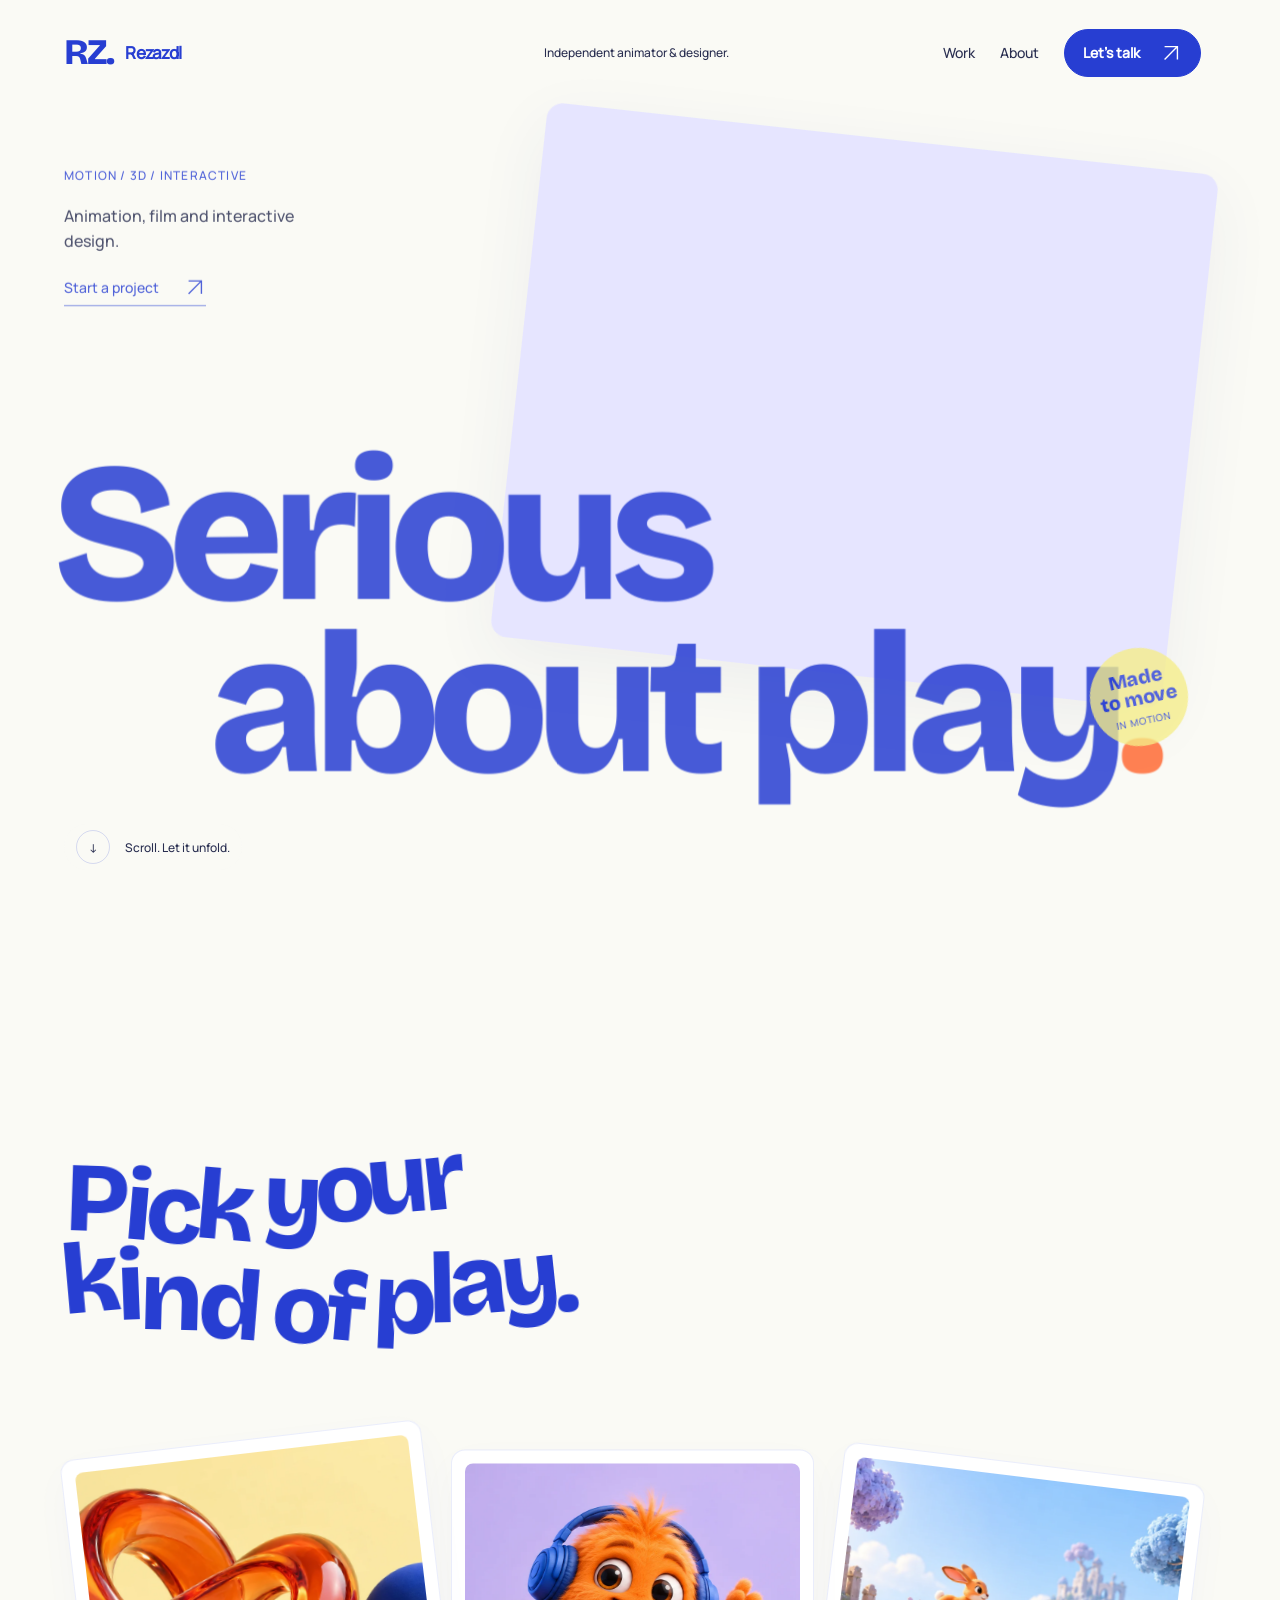
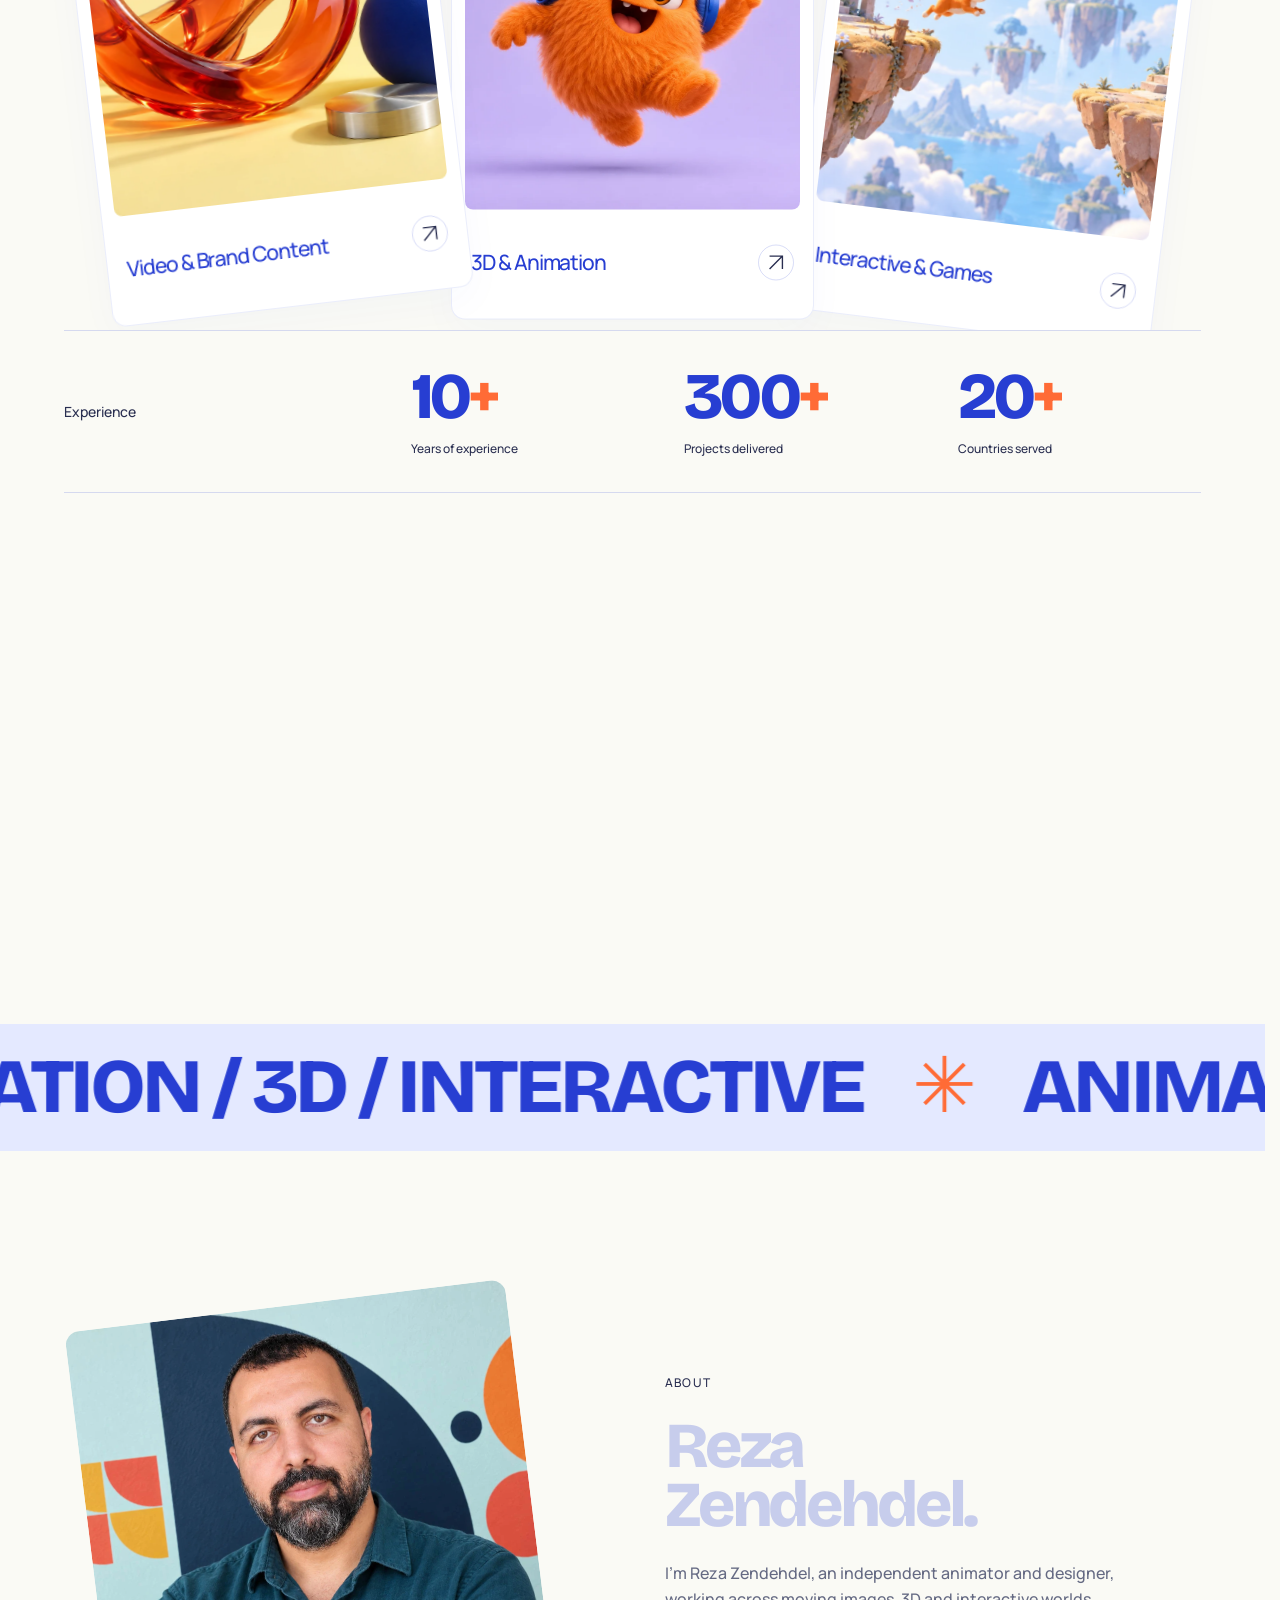
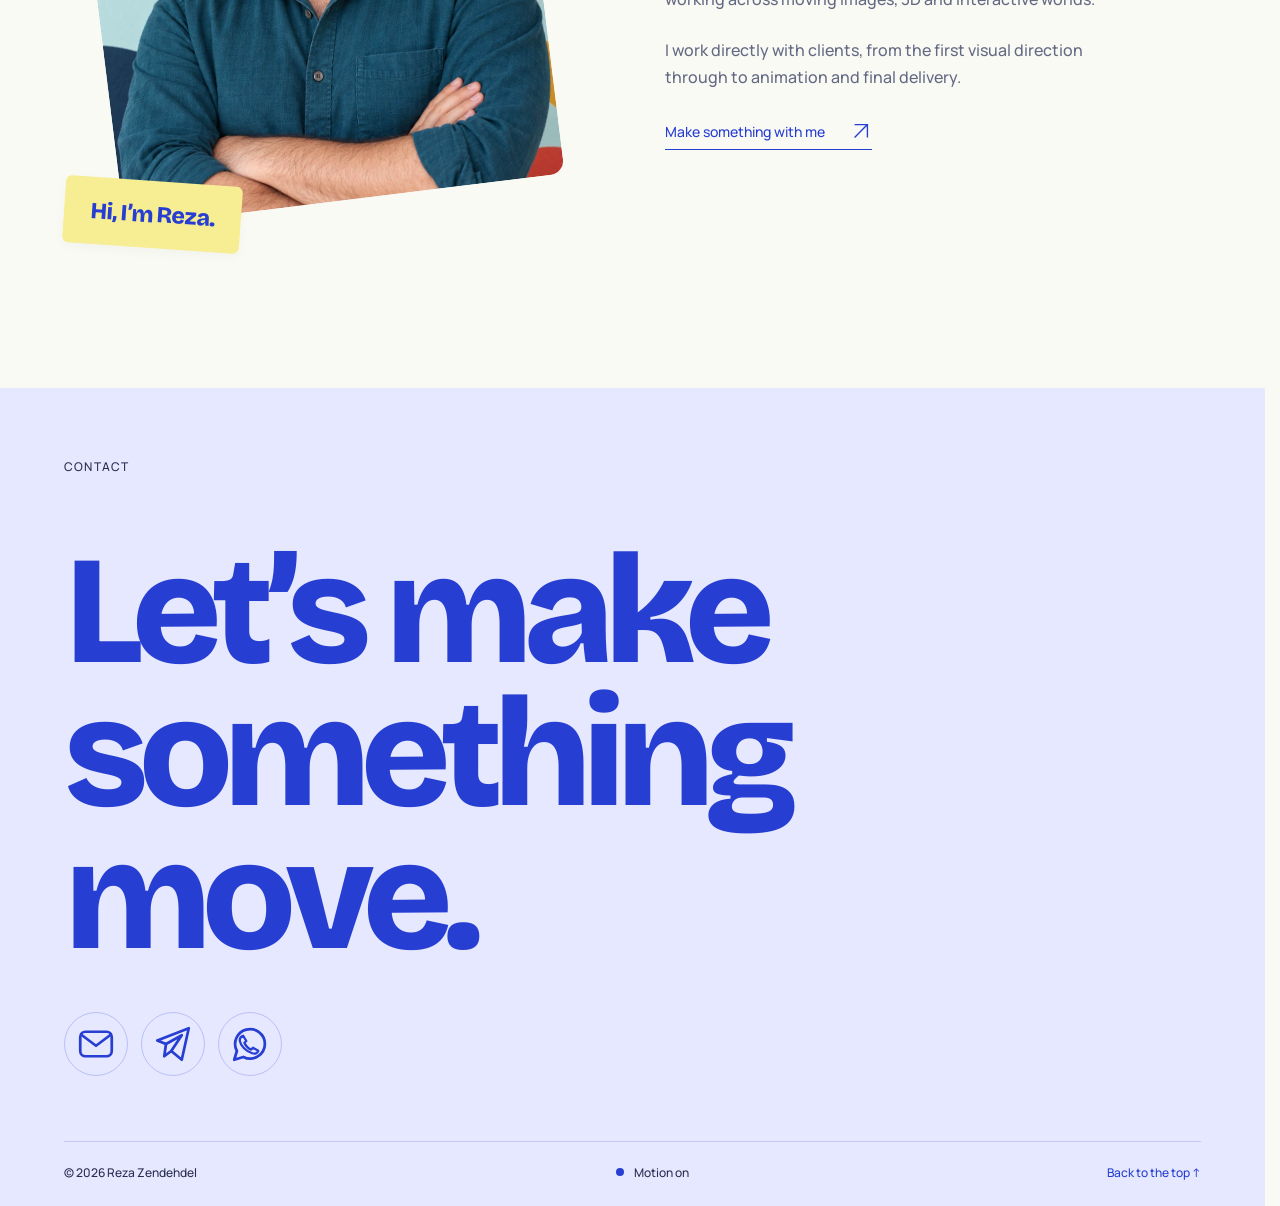
==== commit 13dfdf2e: "Prevent default portrait flashing before published photo loads" ====
--- a/index.html
+++ b/index.html
@@ -1 +1 @@
-<!doctype html><html lang="en"><head><base href="./"><meta charset="utf-8"><meta name="viewport" content="width=device-width, initial-scale=1"><meta name="theme-color" content="#fafaf5"><title>Rezazdl — Reza Zendehdel</title><meta name="description" content="Independent animation, motion design and interactive worlds. A freelance creative with 10+ years of experience."><link rel="icon" href="data:image/svg+xml,%3Csvg%20xmlns%3D%22http%3A//www.w3.org/2000/svg%22%20viewBox%3D%220%200%2064%2064%22%3E%3Crect%20width%3D%2264%22%20height%3D%2264%22%20rx%3D%2216%22%20fill%3D%22%23e6e5ff%22/%3E%3Ctext%20x%3D%229%22%20y%3D%2243%22%20font-family%3D%22Arial%22%20font-weight%3D%22bold%22%20font-size%3D%2232%22%20fill%3D%22%23273ed2%22%3ERZ%3C/text%3E%3C/svg%3E"><link rel="preload" href="./assets/headline.ttf" as="font" type="font/ttf" crossorigin><link rel="stylesheet" href="./site.css?v=20260923-home2"><script src="./site.js?v=20260923-home2" type="module"></script><script defer src="https://cloud.umami.is/script.js" data-website-id="66e963a9-fc44-46df-a7fd-7b0b9149974d"></script></head><body><a class="skip" href="#main">Skip to content</a><div class="scroll-progress" aria-hidden="true"></div><header class="nav"><a class="brand" href="./" aria-label="Rezazdl — Reza Zendehdel home"><span class="brand-mark">RZ.</span><span class="brand-name">Rezazdl</span></a><div class="nav-center">Independent animator & designer.</div><nav class="nav-links" aria-label="Main navigation"><a class="desktop" href="#work">Work</a><a class="desktop" href="#about">About</a><a class="nav-contact" href="#contact">Let’s talk <svg class="icon" aria-hidden="true" viewBox="0 0 24 24"><path d="m5 19 14-14M5 5h14v14"/></svg></a></nav></header><main id="main"><div id="top"></div><section class="hero-track" aria-labelledby="hero-title"><div class="hero"><div class="hero-intro"><div><div class="eyebrow">Motion / 3D / Interactive</div><p>Animation, film and interactive design.</p></div><a class="text-link" href="#contact">Start a project <svg class="icon" aria-hidden="true" viewBox="0 0 24 24"><path d="m5 19 14-14M5 5h14v14"/></svg></a></div><div class="reel-frame"><video id="hero-video" loop muted playsinline preload="none" aria-label="Showreel"></video></div><h1 class="hero-title display" id="hero-title"><span class="topline">Serious</span><span class="bottomline">about play<span class="punctuation">.</span></span></h1><div class="hero-sticker" aria-hidden="true">Made<br>to move<small>IN MOTION</small></div><div class="hero-base"><a class="hero-scroll" href="#work"><span class="scroll-glyph" aria-hidden="true">↓</span><span>Scroll. Let it unfold.</span></a><div class="hero-controls"><button id="reel-pause" hidden aria-label="Pause reel" title="Pause reel"><svg aria-hidden="true" viewBox="0 0 24 24"><path class="pause-symbol" d="M9 6v12M15 6v12"/><path class="resume-symbol" d="m9 6 9 6-9 6Z"/></svg></button></div></div></div></section><section id="work" aria-labelledby="work-heading"><div class="work-intro container"><div><h2 class="display section-heading" id="work-heading">Pick your<br>kind of play.</h2></div></div><div class="work-track"><div class="work-stage"><div class="work-grid"><button type="button" class="work-card" data-collection="video" aria-haspopup="dialog" aria-controls="collection-dialog" aria-label="Open Video & Brand Content gallery"><div class="card-image"><img src="./assets/brand-light.webp" alt="Colourful sculptural brand still life" width="1200" height="800" loading="lazy"></div><div class="card-meta"><div><h3>Video & Brand Content</h3></div><span class="card-arrow"><svg class="icon" aria-hidden="true" viewBox="0 0 24 24"><path d="m5 19 14-14M5 5h14v14"/></svg></span></div></button><button type="button" class="work-card" data-collection="3d" aria-haspopup="dialog" aria-controls="collection-dialog" aria-label="Open 3D & Animation gallery"><div class="card-image"><img src="./assets/character.webp" alt="Orange furry character wearing cobalt headphones" width="1200" height="800" loading="lazy"></div><div class="card-meta"><div><h3>3D & Animation</h3></div><span class="card-arrow"><svg class="icon" aria-hidden="true" viewBox="0 0 24 24"><path d="m5 19 14-14M5 5h14v14"/></svg></span></div></button><button type="button" class="work-card" data-collection="interactive" aria-haspopup="dialog" aria-controls="collection-dialog" aria-label="Open Interactive & Games gallery"><div class="card-image"><img src="./assets/game-light.webp" alt="A tiny orange rabbit in a sunlit floating game world" width="1200" height="800" loading="lazy"></div><div class="card-meta"><div><h3>Interactive & Games</h3></div><span class="card-arrow"><svg class="icon" aria-hidden="true" viewBox="0 0 24 24"><path d="m5 19 14-14M5 5h14v14"/></svg></span></div></button></div></div></div></section><section class="container" aria-label="Experience"><div class="numbers"><p>Experience</p><div class="stat"><strong>10<span>+</span></strong><p>Years of experience</p></div><div class="stat"><strong>300<span>+</span></strong><p>Projects delivered</p></div><div class="stat"><strong>20<span>+</span></strong><p>Countries served</p></div></div></section><section class="services container" aria-labelledby="services-title"><div class="reveal"><div class="eyebrow">Services</div><h2 class="display" id="services-title">What I do.</h2><div class="process"><span>Brief</span> → <span>Explore</span> → <span>Make</span> → <span>Deliver</span></div></div><ul class="service-list reveal"><li><span>01</span><div><h3>Video & motion design</h3><p>Ads, launch videos and social content.</p></div></li><li><span>02</span><div><h3>3D & animation</h3><p>Product renders, character animation and cinematic sequences.</p></div></li><li><span>03</span><div><h3>Games & interactive</h3><p>Game art, playable prototypes and interactive experiences.</p></div></li></ul></section><div class="ribbon" aria-hidden="true"><div class="ribbon-content"><span>ANIMATION / 3D / INTERACTIVE <b>✳</b> ANIMATION / 3D / INTERACTIVE <b>✳</b> ANIMATION / 3D / INTERACTIVE <b>✳</b></span></div></div><section class="about container" id="about" aria-labelledby="about-title"><div class="about-visual"><div class="about-photo"><img src="./assets/character.webp" alt="Orange character artwork" width="1200" height="800" loading="lazy"></div><div class="about-label"><strong>Hi, I’m Reza.</strong></div></div><div class="reveal"><div class="eyebrow">About</div><h2 class="display" id="about-title">Reza<br>Zendehdel.</h2><p>I’m Reza Zendehdel, an independent animator and designer, working across moving images, 3D and interactive worlds.</p><p>I work directly with clients, from the first visual direction through to animation and final delivery.</p><a class="text-link" href="#contact">Make something with me <svg class="icon" aria-hidden="true" viewBox="0 0 24 24"><path d="m5 19 14-14M5 5h14v14"/></svg></a></div></section><section class="contact container" id="contact" aria-labelledby="contact-heading"><div class="contact-top"><div class="eyebrow">Contact</div></div><h2 class="display" id="contact-heading">Let’s make<br>something <span class="underlined">move.</span></h2><div class="contact-icons" role="group" aria-label="Get in touch"><button type="button" class="contact-icon" data-contact="Email" aria-label="Email me" title="Email me" aria-haspopup="dialog" aria-controls="contact-dialog"><svg aria-hidden="true" viewBox="0 0 24 24"><rect x="3" y="5" width="18" height="14" rx="3"/><path d="m4 7 8 6 8-6"/></svg></button><a class="contact-icon" href="https://t.me/rzazdl" target="_blank" rel="noopener noreferrer" aria-label="Telegram" title="Telegram"><svg aria-hidden="true" viewBox="0 0 24 24"><path d="m3 10 18-7-4 18-6-5-4 3 1-7Z"/><path d="m8 12 9-5-6 9"/></svg></a><a class="contact-icon" href="./wa/" target="_blank" rel="noopener noreferrer" aria-label="WhatsApp" title="WhatsApp"><svg aria-hidden="true" viewBox="0 0 24 24"><path d="M20.5 11.8a8.5 8.5 0 0 1-12.3 7.6L3 21l1.5-5A8.5 8.5 0 1 1 20.5 11.8Z"/><path d="m8.1 7.3 1.8 3-1.1 1c.7 1.7 2.2 3.2 3.9 3.9l1-1.1 3 1.8c-.9 3.2-5.6 1-8.1-1.5-2.5-2.5-3.7-6-.5-7.1Z" stroke-width="1.3"/></svg></a><button type="button" class="contact-icon" aria-disabled="true" aria-label="Instagram — link coming soon" title="Instagram — link coming soon"><svg aria-hidden="true" viewBox="0 0 24 24"><rect x="3.5" y="3.5" width="17" height="17" rx="5"/><circle cx="12" cy="12" r="3.7"/><circle cx="17.4" cy="6.8" r=".7" fill="currentColor" stroke="none"/></svg></button><button type="button" class="contact-icon" aria-disabled="true" aria-label="LinkedIn — link coming soon" title="LinkedIn — link coming soon"><svg aria-hidden="true" viewBox="0 0 24 24"><rect x="3.5" y="3.5" width="17" height="17" rx="3"/><path d="M8 10v7m4 0v-7m0 3a2.5 2.5 0 0 1 5 0v4"/><circle cx="8" cy="7" r=".8" fill="currentColor" stroke="none"/></svg></button></div><footer class="footer"><span>© 2026 Reza Zendehdel</span><button class="motion-toggle" aria-pressed="true">Motion on</button><a href="#top">Back to the top ↑</a></footer></section></main><dialog id="contact-dialog" class="contact-dialog" aria-labelledby="contact-title"><div class="dialog-head"><span>LET’S TALK ABOUT YOUR PROJECT</span><button class="close" data-close aria-label="Close email form">×</button></div><h2 id="contact-title">Put your idea<br>into words.</h2><form id="email-form" data-recipient=""><div class="form-row"><label>Your name<input name="name" autocomplete="name" maxlength="100" required placeholder="How should I call you?"></label><label>Your email<input name="email" type="email" autocomplete="email" maxlength="254" required placeholder="you@company.com"></label></div><label>Subject<input name="subject" maxlength="160" required placeholder="What are we making?"></label><label>Your message<textarea name="message" rows="4" maxlength="5000" required placeholder="A little about the idea, the timing, and what you have in mind."></textarea></label><p id="email-status" class="email-status" role="status">Email is being connected. For now, reach me on <a href="https://t.me/rzazdl" target="_blank" rel="noopener noreferrer">Telegram</a> or <a href="./wa/" target="_blank" rel="noopener noreferrer">WhatsApp</a>.</p><button class="button email-submit" type="submit" disabled>Prepare email ↗</button><small class="email-explanation">When connected, this opens your email app with your message ready to send.</small></form></dialog><dialog id="collection-dialog" class="portfolio-dialog collection-dialog" aria-labelledby="collection-title" aria-describedby="collection-description"><div class="portfolio-toolbar"><span id="collection-kicker" class="eyebrow">SELECTED WORK</span><button class="close" data-close aria-label="Close project gallery">×</button></div><div class="collection-content"><div class="collection-heading"><h2 class="display" id="collection-title" tabindex="-1" autofocus></h2><p id="collection-description"></p></div><div class="collection-count"><span id="collection-count"></span></div><div id="collection-grid" class="collection-grid"></div></div></dialog><dialog id="project-dialog" class="portfolio-dialog project-dialog" aria-labelledby="detail-title" aria-describedby="detail-subtitle"><div class="portfolio-toolbar"><button class="gallery-back" id="back-to-gallery">← Back to gallery</button><span id="detail-position"></span><button class="close" data-close aria-label="Close project details">×</button></div><div id="project-content" class="detail-content"></div></dialog></body></html>+<!doctype html><html lang="en"><head><base href="./"><meta charset="utf-8"><meta name="viewport" content="width=device-width, initial-scale=1"><meta name="theme-color" content="#fafaf5"><title>Rezazdl — Reza Zendehdel</title><meta name="description" content="Independent animation, motion design and interactive worlds. A freelance creative with 10+ years of experience."><link rel="icon" href="data:image/svg+xml,%3Csvg%20xmlns%3D%22http%3A//www.w3.org/2000/svg%22%20viewBox%3D%220%200%2064%2064%22%3E%3Crect%20width%3D%2264%22%20height%3D%2264%22%20rx%3D%2216%22%20fill%3D%22%23e6e5ff%22/%3E%3Ctext%20x%3D%229%22%20y%3D%2243%22%20font-family%3D%22Arial%22%20font-weight%3D%22bold%22%20font-size%3D%2232%22%20fill%3D%22%23273ed2%22%3ERZ%3C/text%3E%3C/svg%3E"><link rel="preload" href="./assets/headline.ttf" as="font" type="font/ttf" crossorigin><link rel="stylesheet" href="./site.css?v=20260923-home2"><script src="./site.js?v=20260923-home2" type="module"></script><script defer src="https://cloud.umami.is/script.js" data-website-id="66e963a9-fc44-46df-a7fd-7b0b9149974d"></script></head><body><a class="skip" href="#main">Skip to content</a><div class="scroll-progress" aria-hidden="true"></div><header class="nav"><a class="brand" href="./" aria-label="Rezazdl — Reza Zendehdel home"><span class="brand-mark">RZ.</span><span class="brand-name">Rezazdl</span></a><div class="nav-center">Independent animator & designer.</div><nav class="nav-links" aria-label="Main navigation"><a class="desktop" href="#work">Work</a><a class="desktop" href="#about">About</a><a class="nav-contact" href="#contact">Let’s talk <svg class="icon" aria-hidden="true" viewBox="0 0 24 24"><path d="m5 19 14-14M5 5h14v14"/></svg></a></nav></header><main id="main"><div id="top"></div><section class="hero-track" aria-labelledby="hero-title"><div class="hero"><div class="hero-intro"><div><div class="eyebrow">Motion / 3D / Interactive</div><p>Animation, film and interactive design.</p></div><a class="text-link" href="#contact">Start a project <svg class="icon" aria-hidden="true" viewBox="0 0 24 24"><path d="m5 19 14-14M5 5h14v14"/></svg></a></div><div class="reel-frame"><video id="hero-video" loop muted playsinline preload="none" aria-label="Showreel"></video></div><h1 class="hero-title display" id="hero-title"><span class="topline">Serious</span><span class="bottomline">about play<span class="punctuation">.</span></span></h1><div class="hero-sticker" aria-hidden="true">Made<br>to move<small>IN MOTION</small></div><div class="hero-base"><a class="hero-scroll" href="#work"><span class="scroll-glyph" aria-hidden="true">↓</span><span>Scroll. Let it unfold.</span></a><div class="hero-controls"><button id="reel-pause" hidden aria-label="Pause reel" title="Pause reel"><svg aria-hidden="true" viewBox="0 0 24 24"><path class="pause-symbol" d="M9 6v12M15 6v12"/><path class="resume-symbol" d="m9 6 9 6-9 6Z"/></svg></button></div></div></div></section><section id="work" aria-labelledby="work-heading"><div class="work-intro container"><div><h2 class="display section-heading" id="work-heading">Pick your<br>kind of play.</h2></div></div><div class="work-track"><div class="work-stage"><div class="work-grid"><button type="button" class="work-card" data-collection="video" aria-haspopup="dialog" aria-controls="collection-dialog" aria-label="Open Video & Brand Content gallery"><div class="card-image"><img src="./assets/brand-light.webp" alt="Colourful sculptural brand still life" width="1200" height="800" loading="lazy"></div><div class="card-meta"><div><h3>Video & Brand Content</h3></div><span class="card-arrow"><svg class="icon" aria-hidden="true" viewBox="0 0 24 24"><path d="m5 19 14-14M5 5h14v14"/></svg></span></div></button><button type="button" class="work-card" data-collection="3d" aria-haspopup="dialog" aria-controls="collection-dialog" aria-label="Open 3D & Animation gallery"><div class="card-image"><img src="./assets/character.webp" alt="Orange furry character wearing cobalt headphones" width="1200" height="800" loading="lazy"></div><div class="card-meta"><div><h3>3D & Animation</h3></div><span class="card-arrow"><svg class="icon" aria-hidden="true" viewBox="0 0 24 24"><path d="m5 19 14-14M5 5h14v14"/></svg></span></div></button><button type="button" class="work-card" data-collection="interactive" aria-haspopup="dialog" aria-controls="collection-dialog" aria-label="Open Interactive & Games gallery"><div class="card-image"><img src="./assets/game-light.webp" alt="A tiny orange rabbit in a sunlit floating game world" width="1200" height="800" loading="lazy"></div><div class="card-meta"><div><h3>Interactive & Games</h3></div><span class="card-arrow"><svg class="icon" aria-hidden="true" viewBox="0 0 24 24"><path d="m5 19 14-14M5 5h14v14"/></svg></span></div></button></div></div></div></section><section class="container" aria-label="Experience"><div class="numbers"><p>Experience</p><div class="stat"><strong>10<span>+</span></strong><p>Years of experience</p></div><div class="stat"><strong>300<span>+</span></strong><p>Projects delivered</p></div><div class="stat"><strong>20<span>+</span></strong><p>Countries served</p></div></div></section><section class="services container" aria-labelledby="services-title"><div class="reveal"><div class="eyebrow">Services</div><h2 class="display" id="services-title">What I do.</h2><div class="process"><span>Brief</span> → <span>Explore</span> → <span>Make</span> → <span>Deliver</span></div></div><ul class="service-list reveal"><li><span>01</span><div><h3>Video & motion design</h3><p>Ads, launch videos and social content.</p></div></li><li><span>02</span><div><h3>3D & animation</h3><p>Product renders, character animation and cinematic sequences.</p></div></li><li><span>03</span><div><h3>Games & interactive</h3><p>Game art, playable prototypes and interactive experiences.</p></div></li></ul></section><div class="ribbon" aria-hidden="true"><div class="ribbon-content"><span>ANIMATION / 3D / INTERACTIVE <b>✳</b> ANIMATION / 3D / INTERACTIVE <b>✳</b> ANIMATION / 3D / INTERACTIVE <b>✳</b></span></div></div><section class="about container" id="about" aria-labelledby="about-title"><div class="about-visual"><div class="about-photo"><img hidden alt="" width="1200" height="800" decoding="async"></div><div class="about-label"><strong>Hi, I’m Reza.</strong></div></div><div class="reveal"><div class="eyebrow">About</div><h2 class="display" id="about-title">Reza<br>Zendehdel.</h2><p>I’m Reza Zendehdel, an independent animator and designer, working across moving images, 3D and interactive worlds.</p><p>I work directly with clients, from the first visual direction through to animation and final delivery.</p><a class="text-link" href="#contact">Make something with me <svg class="icon" aria-hidden="true" viewBox="0 0 24 24"><path d="m5 19 14-14M5 5h14v14"/></svg></a></div></section><section class="contact container" id="contact" aria-labelledby="contact-heading"><div class="contact-top"><div class="eyebrow">Contact</div></div><h2 class="display" id="contact-heading">Let’s make<br>something <span class="underlined">move.</span></h2><div class="contact-icons" role="group" aria-label="Get in touch"><button type="button" class="contact-icon" data-contact="Email" aria-label="Email me" title="Email me" aria-haspopup="dialog" aria-controls="contact-dialog"><svg aria-hidden="true" viewBox="0 0 24 24"><rect x="3" y="5" width="18" height="14" rx="3"/><path d="m4 7 8 6 8-6"/></svg></button><a class="contact-icon" href="https://t.me/rzazdl" target="_blank" rel="noopener noreferrer" aria-label="Telegram" title="Telegram"><svg aria-hidden="true" viewBox="0 0 24 24"><path d="m3 10 18-7-4 18-6-5-4 3 1-7Z"/><path d="m8 12 9-5-6 9"/></svg></a><a class="contact-icon" href="./wa/" target="_blank" rel="noopener noreferrer" aria-label="WhatsApp" title="WhatsApp"><svg aria-hidden="true" viewBox="0 0 24 24"><path d="M20.5 11.8a8.5 8.5 0 0 1-12.3 7.6L3 21l1.5-5A8.5 8.5 0 1 1 20.5 11.8Z"/><path d="m8.1 7.3 1.8 3-1.1 1c.7 1.7 2.2 3.2 3.9 3.9l1-1.1 3 1.8c-.9 3.2-5.6 1-8.1-1.5-2.5-2.5-3.7-6-.5-7.1Z" stroke-width="1.3"/></svg></a><button type="button" class="contact-icon" aria-disabled="true" aria-label="Instagram — link coming soon" title="Instagram — link coming soon"><svg aria-hidden="true" viewBox="0 0 24 24"><rect x="3.5" y="3.5" width="17" height="17" rx="5"/><circle cx="12" cy="12" r="3.7"/><circle cx="17.4" cy="6.8" r=".7" fill="currentColor" stroke="none"/></svg></button><button type="button" class="contact-icon" aria-disabled="true" aria-label="LinkedIn — link coming soon" title="LinkedIn — link coming soon"><svg aria-hidden="true" viewBox="0 0 24 24"><rect x="3.5" y="3.5" width="17" height="17" rx="3"/><path d="M8 10v7m4 0v-7m0 3a2.5 2.5 0 0 1 5 0v4"/><circle cx="8" cy="7" r=".8" fill="currentColor" stroke="none"/></svg></button></div><footer class="footer"><span>© 2026 Reza Zendehdel</span><button class="motion-toggle" aria-pressed="true">Motion on</button><a href="#top">Back to the top ↑</a></footer></section></main><dialog id="contact-dialog" class="contact-dialog" aria-labelledby="contact-title"><div class="dialog-head"><span>LET’S TALK ABOUT YOUR PROJECT</span><button class="close" data-close aria-label="Close email form">×</button></div><h2 id="contact-title">Put your idea<br>into words.</h2><form id="email-form" data-recipient=""><div class="form-row"><label>Your name<input name="name" autocomplete="name" maxlength="100" required placeholder="How should I call you?"></label><label>Your email<input name="email" type="email" autocomplete="email" maxlength="254" required placeholder="you@company.com"></label></div><label>Subject<input name="subject" maxlength="160" required placeholder="What are we making?"></label><label>Your message<textarea name="message" rows="4" maxlength="5000" required placeholder="A little about the idea, the timing, and what you have in mind."></textarea></label><p id="email-status" class="email-status" role="status">Email is being connected. For now, reach me on <a href="https://t.me/rzazdl" target="_blank" rel="noopener noreferrer">Telegram</a> or <a href="./wa/" target="_blank" rel="noopener noreferrer">WhatsApp</a>.</p><button class="button email-submit" type="submit" disabled>Prepare email ↗</button><small class="email-explanation">When connected, this opens your email app with your message ready to send.</small></form></dialog><dialog id="collection-dialog" class="portfolio-dialog collection-dialog" aria-labelledby="collection-title" aria-describedby="collection-description"><div class="portfolio-toolbar"><span id="collection-kicker" class="eyebrow">SELECTED WORK</span><button class="close" data-close aria-label="Close project gallery">×</button></div><div class="collection-content"><div class="collection-heading"><h2 class="display" id="collection-title" tabindex="-1" autofocus></h2><p id="collection-description"></p></div><div class="collection-count"><span id="collection-count"></span></div><div id="collection-grid" class="collection-grid"></div></div></dialog><dialog id="project-dialog" class="portfolio-dialog project-dialog" aria-labelledby="detail-title" aria-describedby="detail-subtitle"><div class="portfolio-toolbar"><button class="gallery-back" id="back-to-gallery">← Back to gallery</button><span id="detail-position"></span><button class="close" data-close aria-label="Close project details">×</button></div><div id="project-content" class="detail-content"></div></dialog></body></html>
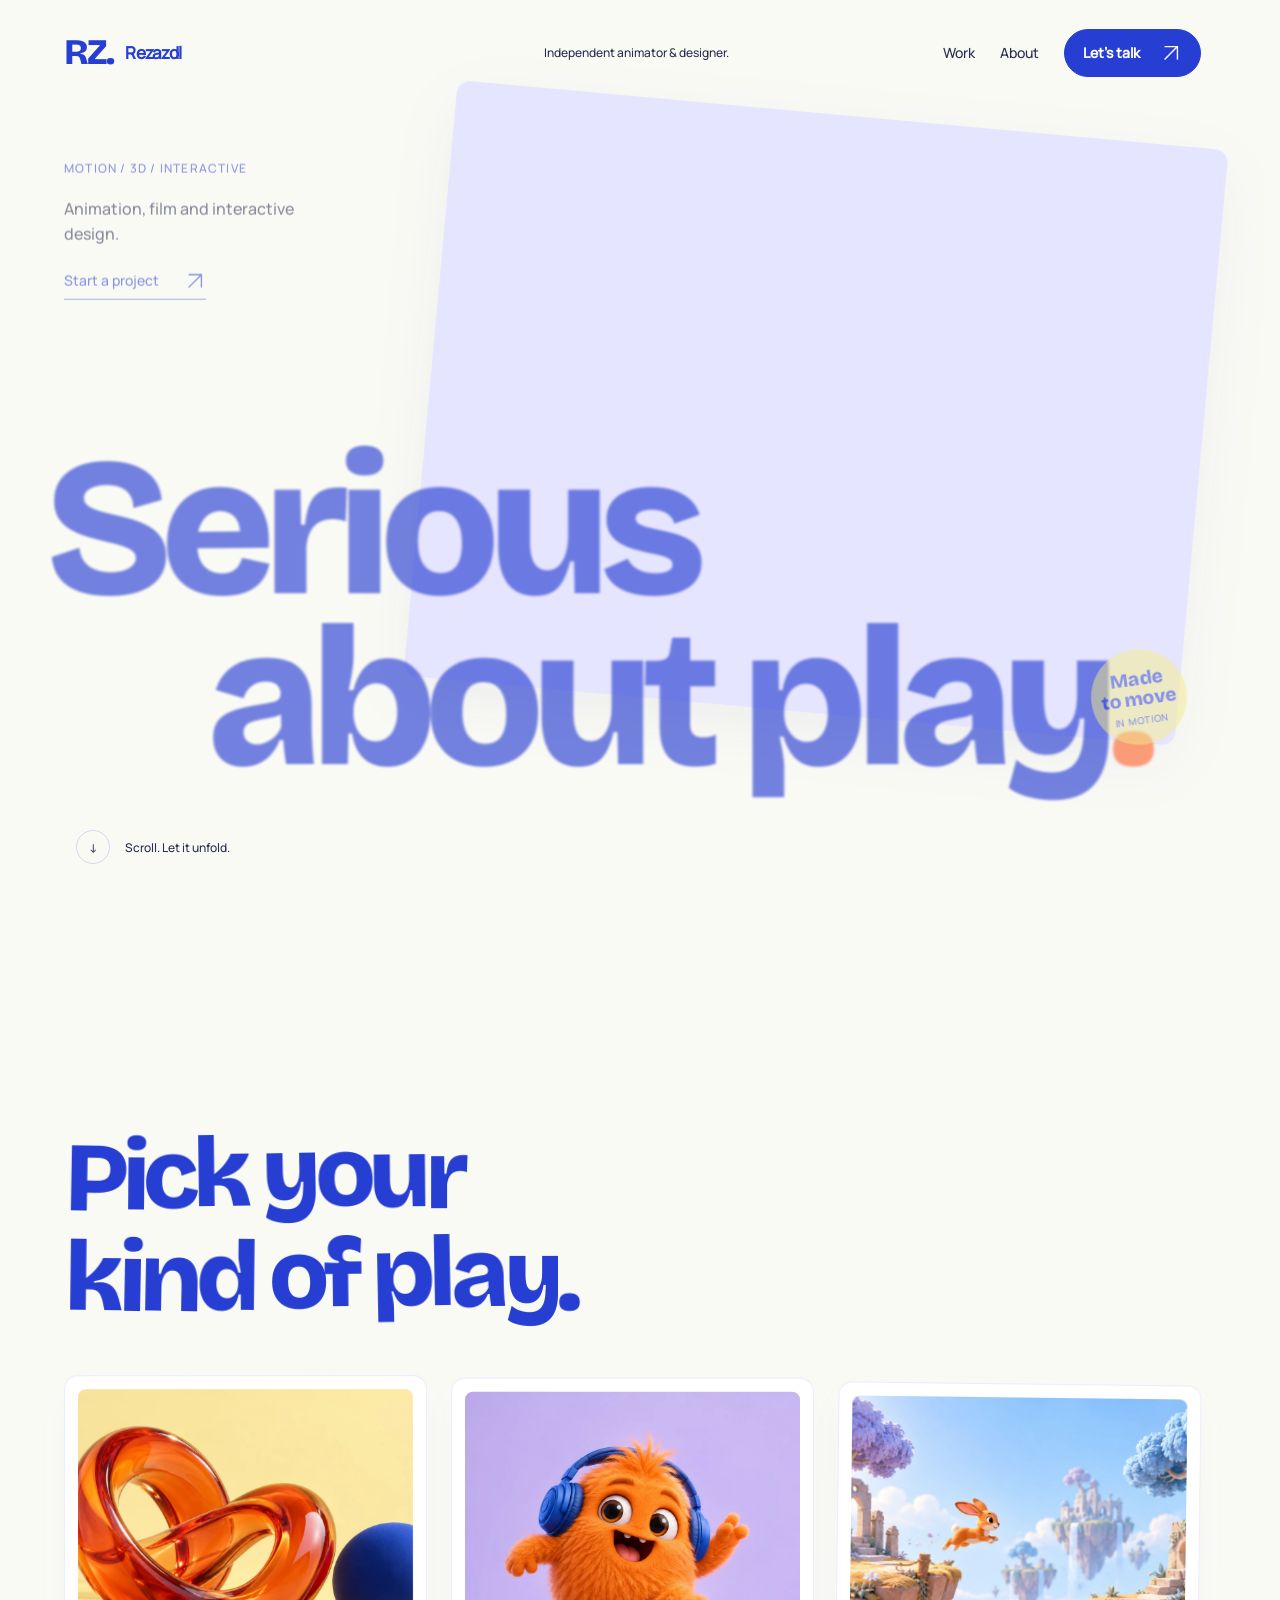
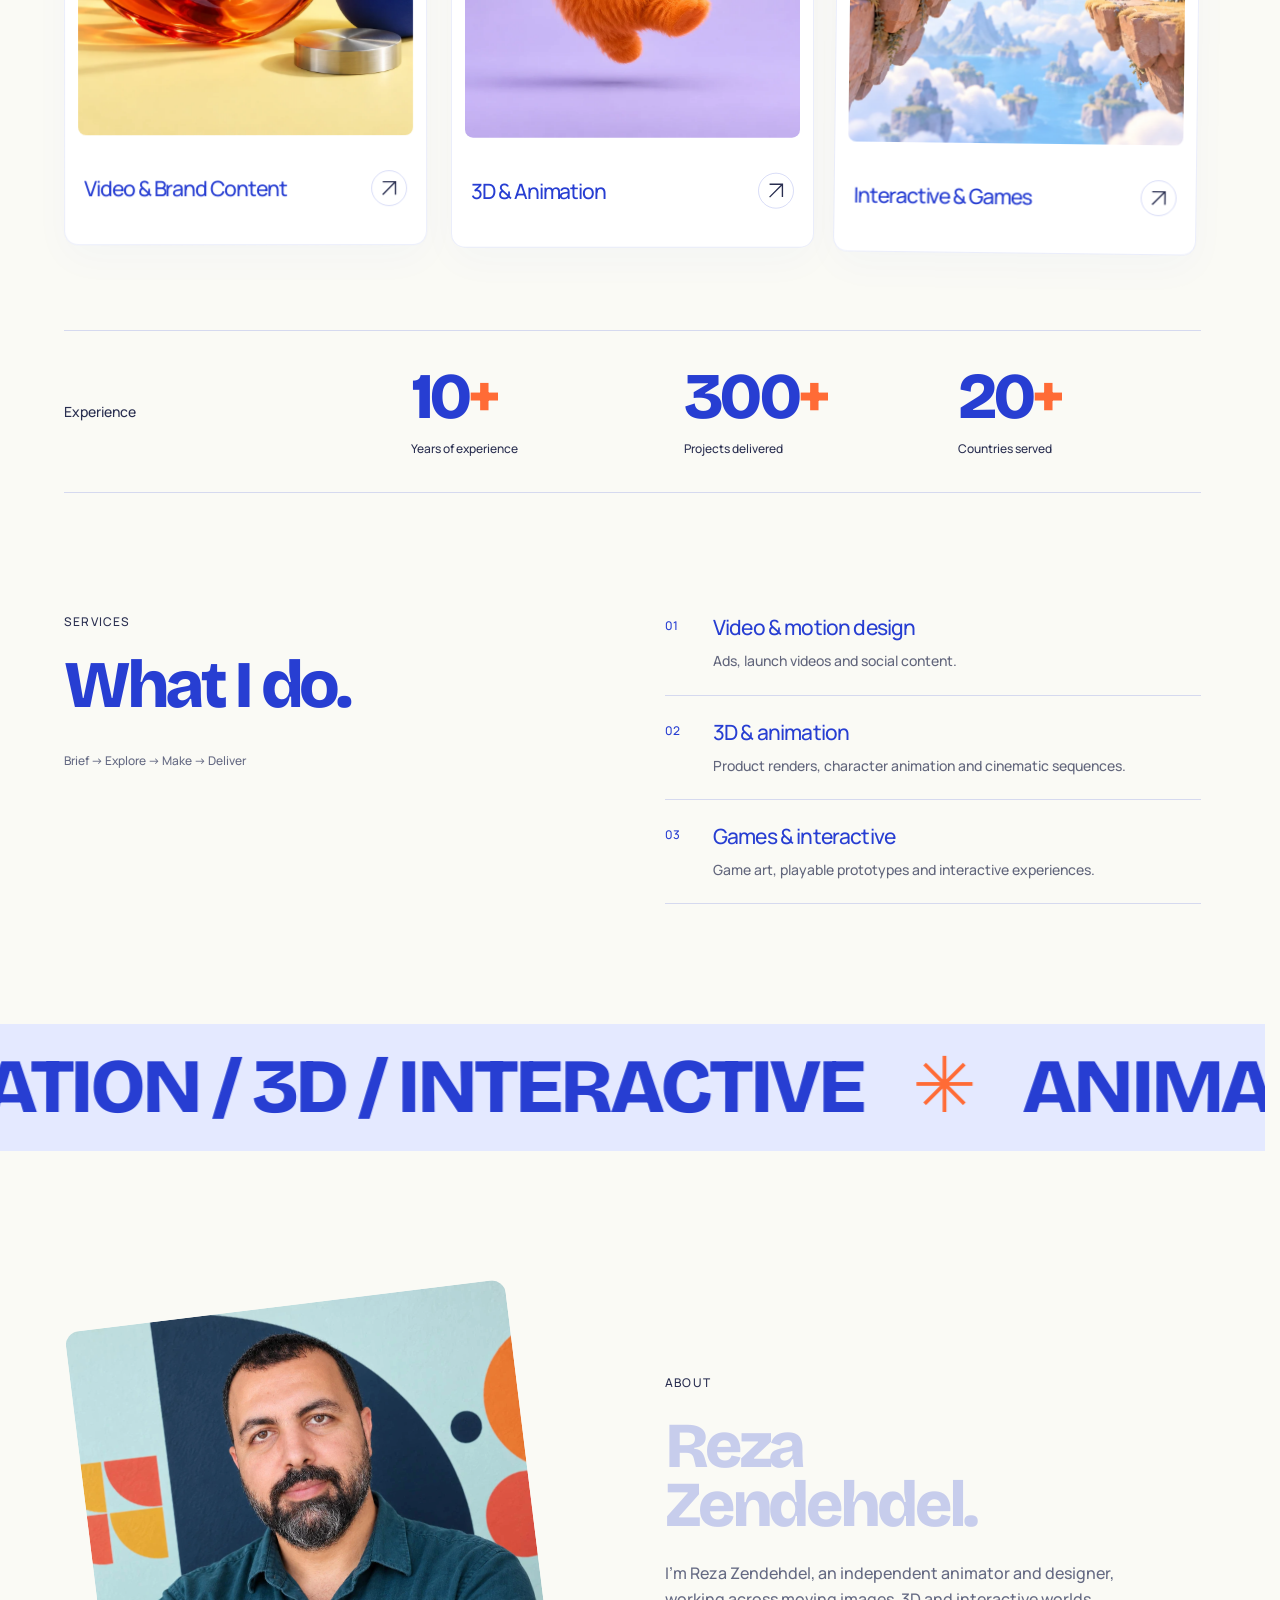
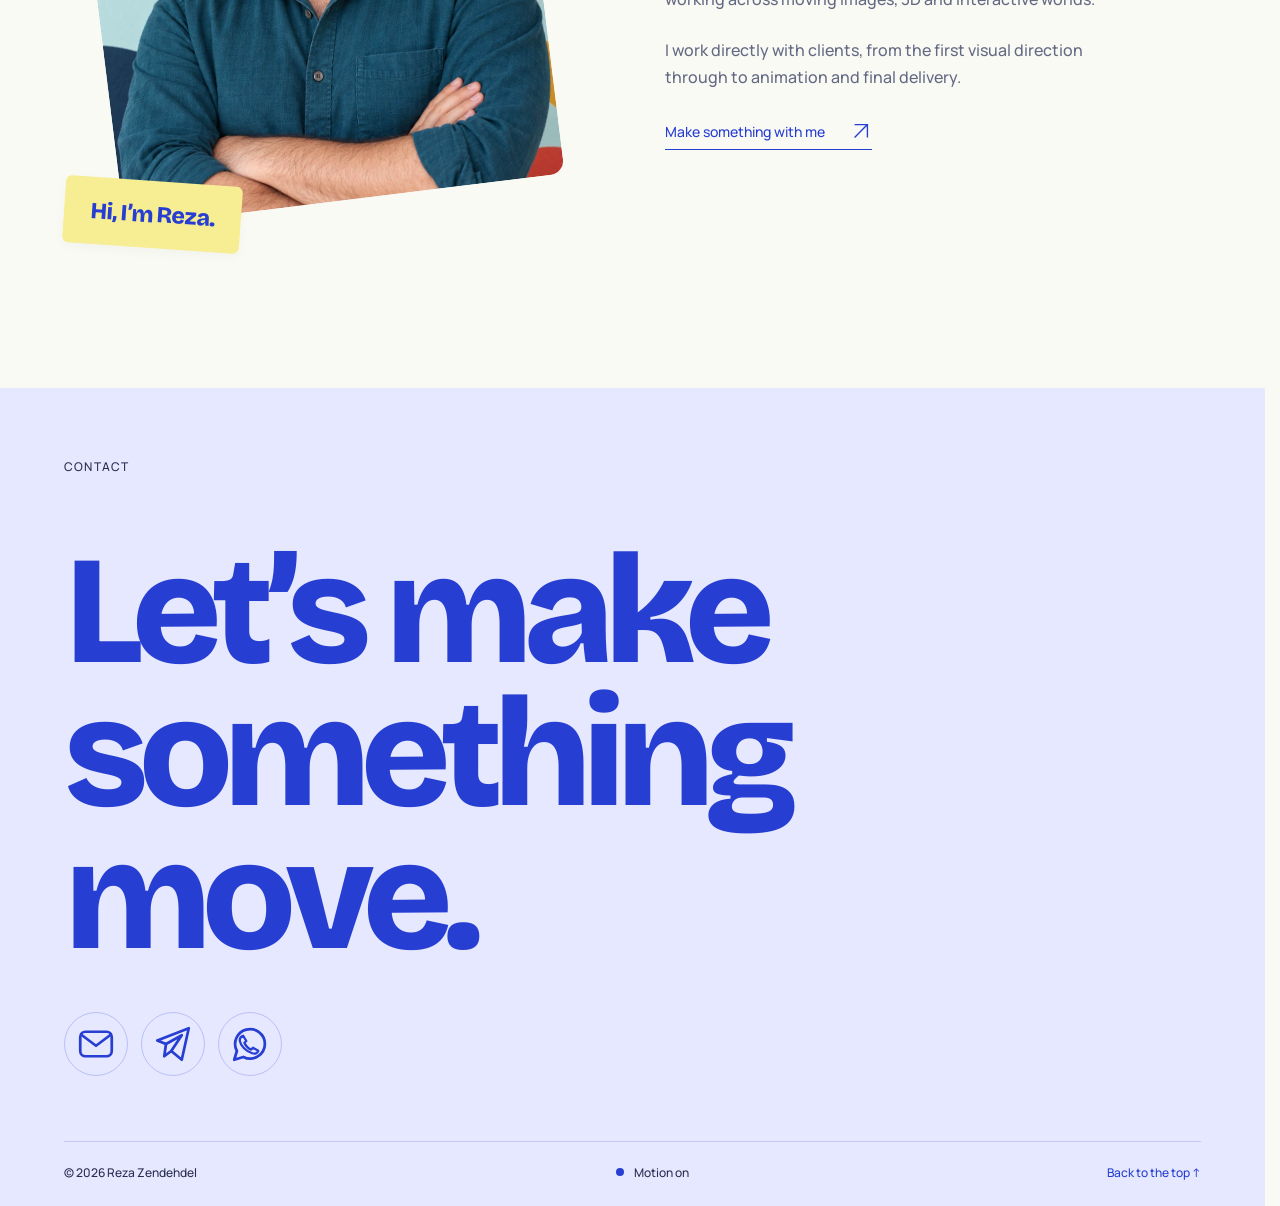
==== commit 20015a5b: "Recover failed uploaded images in admin and public site without stale cached errors" ====
--- a/index.html
+++ b/index.html
@@ -1 +1 @@
-<!doctype html><html lang="en"><head><base href="./"><meta charset="utf-8"><meta name="viewport" content="width=device-width, initial-scale=1"><meta name="theme-color" content="#fafaf5"><title>Rezazdl — Reza Zendehdel</title><meta name="description" content="Independent animation, motion design and interactive worlds. A freelance creative with 10+ years of experience."><link rel="icon" href="data:image/svg+xml,%3Csvg%20xmlns%3D%22http%3A//www.w3.org/2000/svg%22%20viewBox%3D%220%200%2064%2064%22%3E%3Crect%20width%3D%2264%22%20height%3D%2264%22%20rx%3D%2216%22%20fill%3D%22%23e6e5ff%22/%3E%3Ctext%20x%3D%229%22%20y%3D%2243%22%20font-family%3D%22Arial%22%20font-weight%3D%22bold%22%20font-size%3D%2232%22%20fill%3D%22%23273ed2%22%3ERZ%3C/text%3E%3C/svg%3E"><link rel="preload" href="./assets/headline.ttf" as="font" type="font/ttf" crossorigin><link rel="stylesheet" href="./site.css?v=20260923-home2"><script src="./site.js?v=20260923-home2" type="module"></script><script defer src="https://cloud.umami.is/script.js" data-website-id="66e963a9-fc44-46df-a7fd-7b0b9149974d"></script></head><body><a class="skip" href="#main">Skip to content</a><div class="scroll-progress" aria-hidden="true"></div><header class="nav"><a class="brand" href="./" aria-label="Rezazdl — Reza Zendehdel home"><span class="brand-mark">RZ.</span><span class="brand-name">Rezazdl</span></a><div class="nav-center">Independent animator & designer.</div><nav class="nav-links" aria-label="Main navigation"><a class="desktop" href="#work">Work</a><a class="desktop" href="#about">About</a><a class="nav-contact" href="#contact">Let’s talk <svg class="icon" aria-hidden="true" viewBox="0 0 24 24"><path d="m5 19 14-14M5 5h14v14"/></svg></a></nav></header><main id="main"><div id="top"></div><section class="hero-track" aria-labelledby="hero-title"><div class="hero"><div class="hero-intro"><div><div class="eyebrow">Motion / 3D / Interactive</div><p>Animation, film and interactive design.</p></div><a class="text-link" href="#contact">Start a project <svg class="icon" aria-hidden="true" viewBox="0 0 24 24"><path d="m5 19 14-14M5 5h14v14"/></svg></a></div><div class="reel-frame"><video id="hero-video" loop muted playsinline preload="none" aria-label="Showreel"></video></div><h1 class="hero-title display" id="hero-title"><span class="topline">Serious</span><span class="bottomline">about play<span class="punctuation">.</span></span></h1><div class="hero-sticker" aria-hidden="true">Made<br>to move<small>IN MOTION</small></div><div class="hero-base"><a class="hero-scroll" href="#work"><span class="scroll-glyph" aria-hidden="true">↓</span><span>Scroll. Let it unfold.</span></a><div class="hero-controls"><button id="reel-pause" hidden aria-label="Pause reel" title="Pause reel"><svg aria-hidden="true" viewBox="0 0 24 24"><path class="pause-symbol" d="M9 6v12M15 6v12"/><path class="resume-symbol" d="m9 6 9 6-9 6Z"/></svg></button></div></div></div></section><section id="work" aria-labelledby="work-heading"><div class="work-intro container"><div><h2 class="display section-heading" id="work-heading">Pick your<br>kind of play.</h2></div></div><div class="work-track"><div class="work-stage"><div class="work-grid"><button type="button" class="work-card" data-collection="video" aria-haspopup="dialog" aria-controls="collection-dialog" aria-label="Open Video & Brand Content gallery"><div class="card-image"><img src="./assets/brand-light.webp" alt="Colourful sculptural brand still life" width="1200" height="800" loading="lazy"></div><div class="card-meta"><div><h3>Video & Brand Content</h3></div><span class="card-arrow"><svg class="icon" aria-hidden="true" viewBox="0 0 24 24"><path d="m5 19 14-14M5 5h14v14"/></svg></span></div></button><button type="button" class="work-card" data-collection="3d" aria-haspopup="dialog" aria-controls="collection-dialog" aria-label="Open 3D & Animation gallery"><div class="card-image"><img src="./assets/character.webp" alt="Orange furry character wearing cobalt headphones" width="1200" height="800" loading="lazy"></div><div class="card-meta"><div><h3>3D & Animation</h3></div><span class="card-arrow"><svg class="icon" aria-hidden="true" viewBox="0 0 24 24"><path d="m5 19 14-14M5 5h14v14"/></svg></span></div></button><button type="button" class="work-card" data-collection="interactive" aria-haspopup="dialog" aria-controls="collection-dialog" aria-label="Open Interactive & Games gallery"><div class="card-image"><img src="./assets/game-light.webp" alt="A tiny orange rabbit in a sunlit floating game world" width="1200" height="800" loading="lazy"></div><div class="card-meta"><div><h3>Interactive & Games</h3></div><span class="card-arrow"><svg class="icon" aria-hidden="true" viewBox="0 0 24 24"><path d="m5 19 14-14M5 5h14v14"/></svg></span></div></button></div></div></div></section><section class="container" aria-label="Experience"><div class="numbers"><p>Experience</p><div class="stat"><strong>10<span>+</span></strong><p>Years of experience</p></div><div class="stat"><strong>300<span>+</span></strong><p>Projects delivered</p></div><div class="stat"><strong>20<span>+</span></strong><p>Countries served</p></div></div></section><section class="services container" aria-labelledby="services-title"><div class="reveal"><div class="eyebrow">Services</div><h2 class="display" id="services-title">What I do.</h2><div class="process"><span>Brief</span> → <span>Explore</span> → <span>Make</span> → <span>Deliver</span></div></div><ul class="service-list reveal"><li><span>01</span><div><h3>Video & motion design</h3><p>Ads, launch videos and social content.</p></div></li><li><span>02</span><div><h3>3D & animation</h3><p>Product renders, character animation and cinematic sequences.</p></div></li><li><span>03</span><div><h3>Games & interactive</h3><p>Game art, playable prototypes and interactive experiences.</p></div></li></ul></section><div class="ribbon" aria-hidden="true"><div class="ribbon-content"><span>ANIMATION / 3D / INTERACTIVE <b>✳</b> ANIMATION / 3D / INTERACTIVE <b>✳</b> ANIMATION / 3D / INTERACTIVE <b>✳</b></span></div></div><section class="about container" id="about" aria-labelledby="about-title"><div class="about-visual"><div class="about-photo"><img hidden alt="" width="1200" height="800" decoding="async"></div><div class="about-label"><strong>Hi, I’m Reza.</strong></div></div><div class="reveal"><div class="eyebrow">About</div><h2 class="display" id="about-title">Reza<br>Zendehdel.</h2><p>I’m Reza Zendehdel, an independent animator and designer, working across moving images, 3D and interactive worlds.</p><p>I work directly with clients, from the first visual direction through to animation and final delivery.</p><a class="text-link" href="#contact">Make something with me <svg class="icon" aria-hidden="true" viewBox="0 0 24 24"><path d="m5 19 14-14M5 5h14v14"/></svg></a></div></section><section class="contact container" id="contact" aria-labelledby="contact-heading"><div class="contact-top"><div class="eyebrow">Contact</div></div><h2 class="display" id="contact-heading">Let’s make<br>something <span class="underlined">move.</span></h2><div class="contact-icons" role="group" aria-label="Get in touch"><button type="button" class="contact-icon" data-contact="Email" aria-label="Email me" title="Email me" aria-haspopup="dialog" aria-controls="contact-dialog"><svg aria-hidden="true" viewBox="0 0 24 24"><rect x="3" y="5" width="18" height="14" rx="3"/><path d="m4 7 8 6 8-6"/></svg></button><a class="contact-icon" href="https://t.me/rzazdl" target="_blank" rel="noopener noreferrer" aria-label="Telegram" title="Telegram"><svg aria-hidden="true" viewBox="0 0 24 24"><path d="m3 10 18-7-4 18-6-5-4 3 1-7Z"/><path d="m8 12 9-5-6 9"/></svg></a><a class="contact-icon" href="./wa/" target="_blank" rel="noopener noreferrer" aria-label="WhatsApp" title="WhatsApp"><svg aria-hidden="true" viewBox="0 0 24 24"><path d="M20.5 11.8a8.5 8.5 0 0 1-12.3 7.6L3 21l1.5-5A8.5 8.5 0 1 1 20.5 11.8Z"/><path d="m8.1 7.3 1.8 3-1.1 1c.7 1.7 2.2 3.2 3.9 3.9l1-1.1 3 1.8c-.9 3.2-5.6 1-8.1-1.5-2.5-2.5-3.7-6-.5-7.1Z" stroke-width="1.3"/></svg></a><button type="button" class="contact-icon" aria-disabled="true" aria-label="Instagram — link coming soon" title="Instagram — link coming soon"><svg aria-hidden="true" viewBox="0 0 24 24"><rect x="3.5" y="3.5" width="17" height="17" rx="5"/><circle cx="12" cy="12" r="3.7"/><circle cx="17.4" cy="6.8" r=".7" fill="currentColor" stroke="none"/></svg></button><button type="button" class="contact-icon" aria-disabled="true" aria-label="LinkedIn — link coming soon" title="LinkedIn — link coming soon"><svg aria-hidden="true" viewBox="0 0 24 24"><rect x="3.5" y="3.5" width="17" height="17" rx="3"/><path d="M8 10v7m4 0v-7m0 3a2.5 2.5 0 0 1 5 0v4"/><circle cx="8" cy="7" r=".8" fill="currentColor" stroke="none"/></svg></button></div><footer class="footer"><span>© 2026 Reza Zendehdel</span><button class="motion-toggle" aria-pressed="true">Motion on</button><a href="#top">Back to the top ↑</a></footer></section></main><dialog id="contact-dialog" class="contact-dialog" aria-labelledby="contact-title"><div class="dialog-head"><span>LET’S TALK ABOUT YOUR PROJECT</span><button class="close" data-close aria-label="Close email form">×</button></div><h2 id="contact-title">Put your idea<br>into words.</h2><form id="email-form" data-recipient=""><div class="form-row"><label>Your name<input name="name" autocomplete="name" maxlength="100" required placeholder="How should I call you?"></label><label>Your email<input name="email" type="email" autocomplete="email" maxlength="254" required placeholder="you@company.com"></label></div><label>Subject<input name="subject" maxlength="160" required placeholder="What are we making?"></label><label>Your message<textarea name="message" rows="4" maxlength="5000" required placeholder="A little about the idea, the timing, and what you have in mind."></textarea></label><p id="email-status" class="email-status" role="status">Email is being connected. For now, reach me on <a href="https://t.me/rzazdl" target="_blank" rel="noopener noreferrer">Telegram</a> or <a href="./wa/" target="_blank" rel="noopener noreferrer">WhatsApp</a>.</p><button class="button email-submit" type="submit" disabled>Prepare email ↗</button><small class="email-explanation">When connected, this opens your email app with your message ready to send.</small></form></dialog><dialog id="collection-dialog" class="portfolio-dialog collection-dialog" aria-labelledby="collection-title" aria-describedby="collection-description"><div class="portfolio-toolbar"><span id="collection-kicker" class="eyebrow">SELECTED WORK</span><button class="close" data-close aria-label="Close project gallery">×</button></div><div class="collection-content"><div class="collection-heading"><h2 class="display" id="collection-title" tabindex="-1" autofocus></h2><p id="collection-description"></p></div><div class="collection-count"><span id="collection-count"></span></div><div id="collection-grid" class="collection-grid"></div></div></dialog><dialog id="project-dialog" class="portfolio-dialog project-dialog" aria-labelledby="detail-title" aria-describedby="detail-subtitle"><div class="portfolio-toolbar"><button class="gallery-back" id="back-to-gallery">← Back to gallery</button><span id="detail-position"></span><button class="close" data-close aria-label="Close project details">×</button></div><div id="project-content" class="detail-content"></div></dialog></body></html>+<!doctype html><html lang="en"><head><base href="./"><meta charset="utf-8"><meta name="viewport" content="width=device-width, initial-scale=1"><meta name="theme-color" content="#fafaf5"><title>Rezazdl — Reza Zendehdel</title><meta name="description" content="Independent animation, motion design and interactive worlds. A freelance creative with 10+ years of experience."><link rel="icon" href="data:image/svg+xml,%3Csvg%20xmlns%3D%22http%3A//www.w3.org/2000/svg%22%20viewBox%3D%220%200%2064%2064%22%3E%3Crect%20width%3D%2264%22%20height%3D%2264%22%20rx%3D%2216%22%20fill%3D%22%23e6e5ff%22/%3E%3Ctext%20x%3D%229%22%20y%3D%2243%22%20font-family%3D%22Arial%22%20font-weight%3D%22bold%22%20font-size%3D%2232%22%20fill%3D%22%23273ed2%22%3ERZ%3C/text%3E%3C/svg%3E"><link rel="preload" href="./assets/headline.ttf" as="font" type="font/ttf" crossorigin><link rel="stylesheet" href="./site.css?v=20260923-images3"><script src="./site.js?v=20260923-images3" type="module"></script><script defer src="https://cloud.umami.is/script.js" data-website-id="66e963a9-fc44-46df-a7fd-7b0b9149974d"></script></head><body><a class="skip" href="#main">Skip to content</a><div class="scroll-progress" aria-hidden="true"></div><header class="nav"><a class="brand" href="./" aria-label="Rezazdl — Reza Zendehdel home"><span class="brand-mark">RZ.</span><span class="brand-name">Rezazdl</span></a><div class="nav-center">Independent animator & designer.</div><nav class="nav-links" aria-label="Main navigation"><a class="desktop" href="#work">Work</a><a class="desktop" href="#about">About</a><a class="nav-contact" href="#contact">Let’s talk <svg class="icon" aria-hidden="true" viewBox="0 0 24 24"><path d="m5 19 14-14M5 5h14v14"/></svg></a></nav></header><main id="main"><div id="top"></div><section class="hero-track" aria-labelledby="hero-title"><div class="hero"><div class="hero-intro"><div><div class="eyebrow">Motion / 3D / Interactive</div><p>Animation, film and interactive design.</p></div><a class="text-link" href="#contact">Start a project <svg class="icon" aria-hidden="true" viewBox="0 0 24 24"><path d="m5 19 14-14M5 5h14v14"/></svg></a></div><div class="reel-frame"><video id="hero-video" loop muted playsinline preload="none" aria-label="Showreel"></video></div><h1 class="hero-title display" id="hero-title"><span class="topline">Serious</span><span class="bottomline">about play<span class="punctuation">.</span></span></h1><div class="hero-sticker" aria-hidden="true">Made<br>to move<small>IN MOTION</small></div><div class="hero-base"><a class="hero-scroll" href="#work"><span class="scroll-glyph" aria-hidden="true">↓</span><span>Scroll. Let it unfold.</span></a><div class="hero-controls"><button id="reel-pause" hidden aria-label="Pause reel" title="Pause reel"><svg aria-hidden="true" viewBox="0 0 24 24"><path class="pause-symbol" d="M9 6v12M15 6v12"/><path class="resume-symbol" d="m9 6 9 6-9 6Z"/></svg></button></div></div></div></section><section id="work" aria-labelledby="work-heading"><div class="work-intro container"><div><h2 class="display section-heading" id="work-heading">Pick your<br>kind of play.</h2></div></div><div class="work-track"><div class="work-stage"><div class="work-grid"><button type="button" class="work-card" data-collection="video" aria-haspopup="dialog" aria-controls="collection-dialog" aria-label="Open Video & Brand Content gallery"><div class="card-image"><img src="./assets/brand-light.webp" alt="Colourful sculptural brand still life" width="1200" height="800" loading="lazy"></div><div class="card-meta"><div><h3>Video & Brand Content</h3></div><span class="card-arrow"><svg class="icon" aria-hidden="true" viewBox="0 0 24 24"><path d="m5 19 14-14M5 5h14v14"/></svg></span></div></button><button type="button" class="work-card" data-collection="3d" aria-haspopup="dialog" aria-controls="collection-dialog" aria-label="Open 3D & Animation gallery"><div class="card-image"><img src="./assets/character.webp" alt="Orange furry character wearing cobalt headphones" width="1200" height="800" loading="lazy"></div><div class="card-meta"><div><h3>3D & Animation</h3></div><span class="card-arrow"><svg class="icon" aria-hidden="true" viewBox="0 0 24 24"><path d="m5 19 14-14M5 5h14v14"/></svg></span></div></button><button type="button" class="work-card" data-collection="interactive" aria-haspopup="dialog" aria-controls="collection-dialog" aria-label="Open Interactive & Games gallery"><div class="card-image"><img src="./assets/game-light.webp" alt="A tiny orange rabbit in a sunlit floating game world" width="1200" height="800" loading="lazy"></div><div class="card-meta"><div><h3>Interactive & Games</h3></div><span class="card-arrow"><svg class="icon" aria-hidden="true" viewBox="0 0 24 24"><path d="m5 19 14-14M5 5h14v14"/></svg></span></div></button></div></div></div></section><section class="container" aria-label="Experience"><div class="numbers"><p>Experience</p><div class="stat"><strong>10<span>+</span></strong><p>Years of experience</p></div><div class="stat"><strong>300<span>+</span></strong><p>Projects delivered</p></div><div class="stat"><strong>20<span>+</span></strong><p>Countries served</p></div></div></section><section class="services container" aria-labelledby="services-title"><div class="reveal"><div class="eyebrow">Services</div><h2 class="display" id="services-title">What I do.</h2><div class="process"><span>Brief</span> → <span>Explore</span> → <span>Make</span> → <span>Deliver</span></div></div><ul class="service-list reveal"><li><span>01</span><div><h3>Video & motion design</h3><p>Ads, launch videos and social content.</p></div></li><li><span>02</span><div><h3>3D & animation</h3><p>Product renders, character animation and cinematic sequences.</p></div></li><li><span>03</span><div><h3>Games & interactive</h3><p>Game art, playable prototypes and interactive experiences.</p></div></li></ul></section><div class="ribbon" aria-hidden="true"><div class="ribbon-content"><span>ANIMATION / 3D / INTERACTIVE <b>✳</b> ANIMATION / 3D / INTERACTIVE <b>✳</b> ANIMATION / 3D / INTERACTIVE <b>✳</b></span></div></div><section class="about container" id="about" aria-labelledby="about-title"><div class="about-visual"><div class="about-photo"><img hidden alt="" width="1200" height="800" decoding="async"></div><div class="about-label"><strong>Hi, I’m Reza.</strong></div></div><div class="reveal"><div class="eyebrow">About</div><h2 class="display" id="about-title">Reza<br>Zendehdel.</h2><p>I’m Reza Zendehdel, an independent animator and designer, working across moving images, 3D and interactive worlds.</p><p>I work directly with clients, from the first visual direction through to animation and final delivery.</p><a class="text-link" href="#contact">Make something with me <svg class="icon" aria-hidden="true" viewBox="0 0 24 24"><path d="m5 19 14-14M5 5h14v14"/></svg></a></div></section><section class="contact container" id="contact" aria-labelledby="contact-heading"><div class="contact-top"><div class="eyebrow">Contact</div></div><h2 class="display" id="contact-heading">Let’s make<br>something <span class="underlined">move.</span></h2><div class="contact-icons" role="group" aria-label="Get in touch"><button type="button" class="contact-icon" data-contact="Email" aria-label="Email me" title="Email me" aria-haspopup="dialog" aria-controls="contact-dialog"><svg aria-hidden="true" viewBox="0 0 24 24"><rect x="3" y="5" width="18" height="14" rx="3"/><path d="m4 7 8 6 8-6"/></svg></button><a class="contact-icon" href="https://t.me/rzazdl" target="_blank" rel="noopener noreferrer" aria-label="Telegram" title="Telegram"><svg aria-hidden="true" viewBox="0 0 24 24"><path d="m3 10 18-7-4 18-6-5-4 3 1-7Z"/><path d="m8 12 9-5-6 9"/></svg></a><a class="contact-icon" href="./wa/" target="_blank" rel="noopener noreferrer" aria-label="WhatsApp" title="WhatsApp"><svg aria-hidden="true" viewBox="0 0 24 24"><path d="M20.5 11.8a8.5 8.5 0 0 1-12.3 7.6L3 21l1.5-5A8.5 8.5 0 1 1 20.5 11.8Z"/><path d="m8.1 7.3 1.8 3-1.1 1c.7 1.7 2.2 3.2 3.9 3.9l1-1.1 3 1.8c-.9 3.2-5.6 1-8.1-1.5-2.5-2.5-3.7-6-.5-7.1Z" stroke-width="1.3"/></svg></a><button type="button" class="contact-icon" aria-disabled="true" aria-label="Instagram — link coming soon" title="Instagram — link coming soon"><svg aria-hidden="true" viewBox="0 0 24 24"><rect x="3.5" y="3.5" width="17" height="17" rx="5"/><circle cx="12" cy="12" r="3.7"/><circle cx="17.4" cy="6.8" r=".7" fill="currentColor" stroke="none"/></svg></button><button type="button" class="contact-icon" aria-disabled="true" aria-label="LinkedIn — link coming soon" title="LinkedIn — link coming soon"><svg aria-hidden="true" viewBox="0 0 24 24"><rect x="3.5" y="3.5" width="17" height="17" rx="3"/><path d="M8 10v7m4 0v-7m0 3a2.5 2.5 0 0 1 5 0v4"/><circle cx="8" cy="7" r=".8" fill="currentColor" stroke="none"/></svg></button></div><footer class="footer"><span>© 2026 Reza Zendehdel</span><button class="motion-toggle" aria-pressed="true">Motion on</button><a href="#top">Back to the top ↑</a></footer></section></main><dialog id="contact-dialog" class="contact-dialog" aria-labelledby="contact-title"><div class="dialog-head"><span>LET’S TALK ABOUT YOUR PROJECT</span><button class="close" data-close aria-label="Close email form">×</button></div><h2 id="contact-title">Put your idea<br>into words.</h2><form id="email-form" data-recipient=""><div class="form-row"><label>Your name<input name="name" autocomplete="name" maxlength="100" required placeholder="How should I call you?"></label><label>Your email<input name="email" type="email" autocomplete="email" maxlength="254" required placeholder="you@company.com"></label></div><label>Subject<input name="subject" maxlength="160" required placeholder="What are we making?"></label><label>Your message<textarea name="message" rows="4" maxlength="5000" required placeholder="A little about the idea, the timing, and what you have in mind."></textarea></label><p id="email-status" class="email-status" role="status">Email is being connected. For now, reach me on <a href="https://t.me/rzazdl" target="_blank" rel="noopener noreferrer">Telegram</a> or <a href="./wa/" target="_blank" rel="noopener noreferrer">WhatsApp</a>.</p><button class="button email-submit" type="submit" disabled>Prepare email ↗</button><small class="email-explanation">When connected, this opens your email app with your message ready to send.</small></form></dialog><dialog id="collection-dialog" class="portfolio-dialog collection-dialog" aria-labelledby="collection-title" aria-describedby="collection-description"><div class="portfolio-toolbar"><span id="collection-kicker" class="eyebrow">SELECTED WORK</span><button class="close" data-close aria-label="Close project gallery">×</button></div><div class="collection-content"><div class="collection-heading"><h2 class="display" id="collection-title" tabindex="-1" autofocus></h2><p id="collection-description"></p></div><div class="collection-count"><span id="collection-count"></span></div><div id="collection-grid" class="collection-grid"></div></div></dialog><dialog id="project-dialog" class="portfolio-dialog project-dialog" aria-labelledby="detail-title" aria-describedby="detail-subtitle"><div class="portfolio-toolbar"><button class="gallery-back" id="back-to-gallery">← Back to gallery</button><span id="detail-position"></span><button class="close" data-close aria-label="Close project details">×</button></div><div id="project-content" class="detail-content"></div></dialog></body></html>
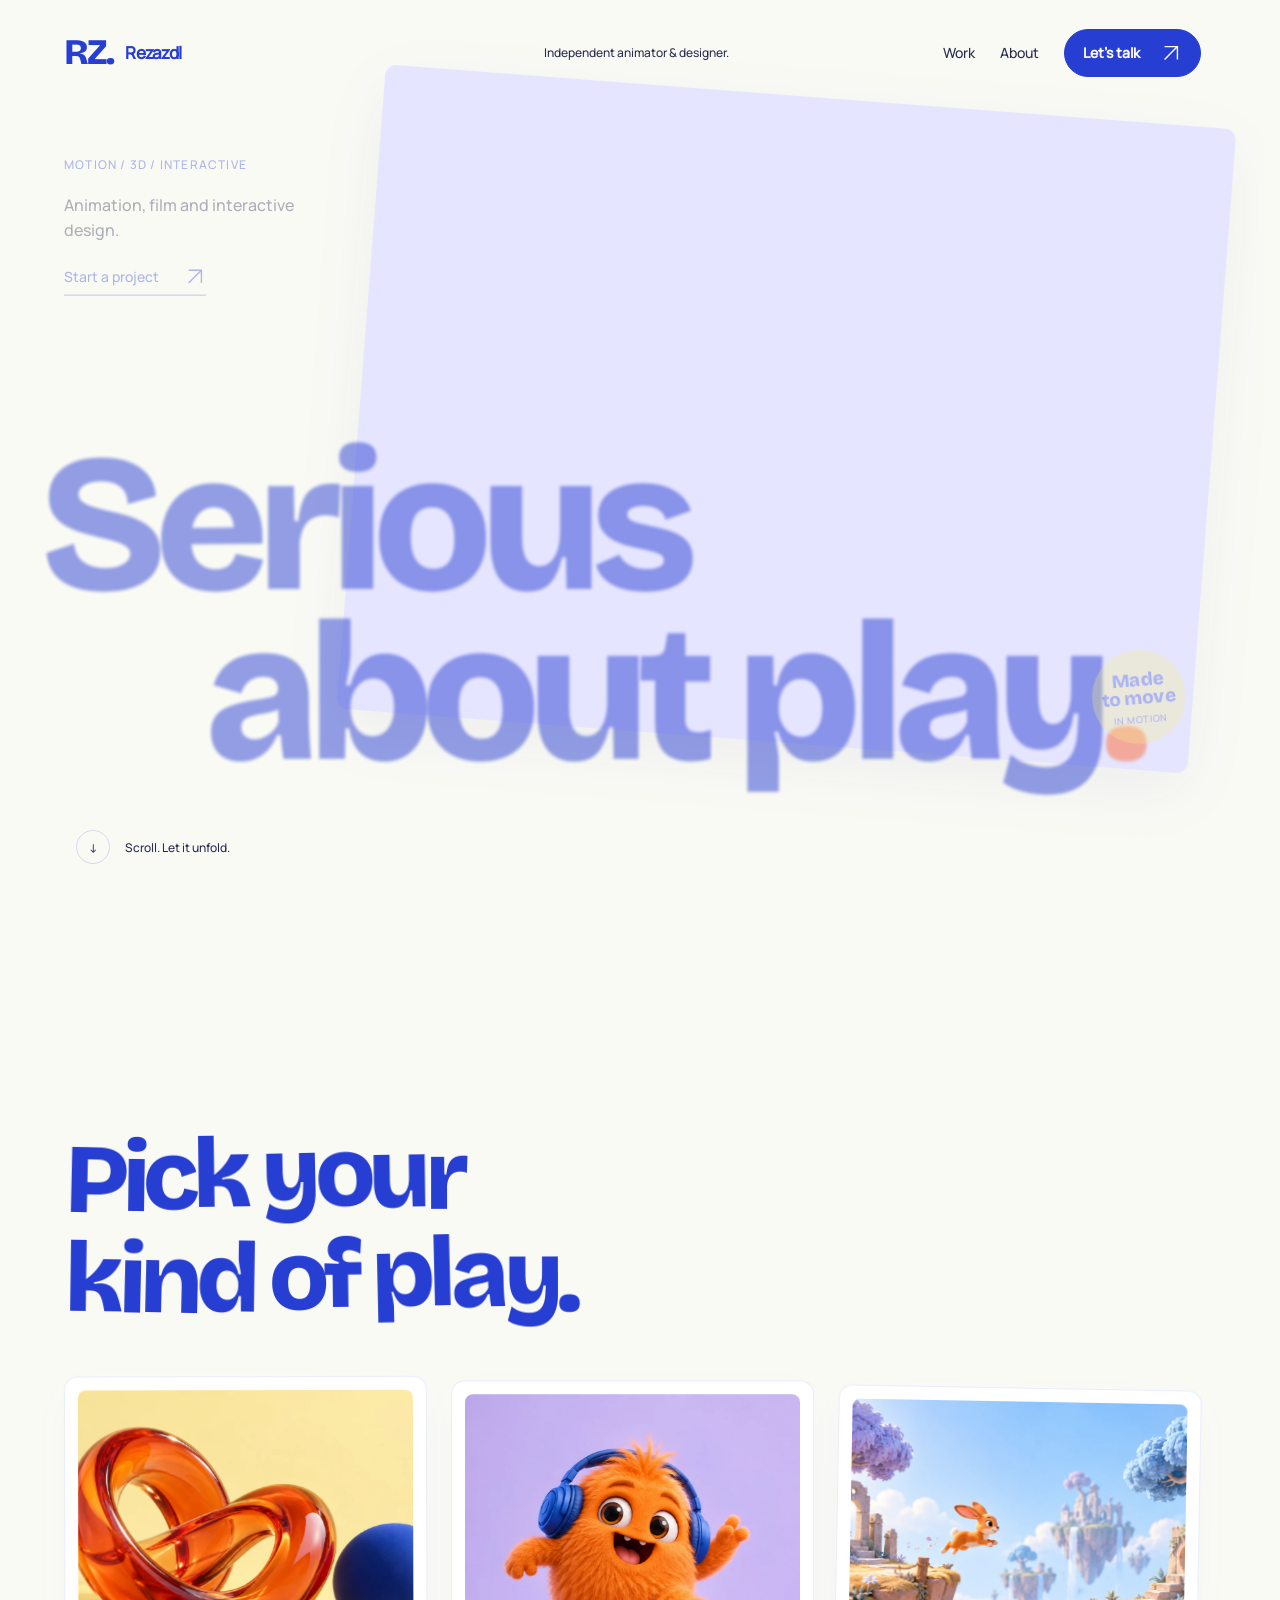
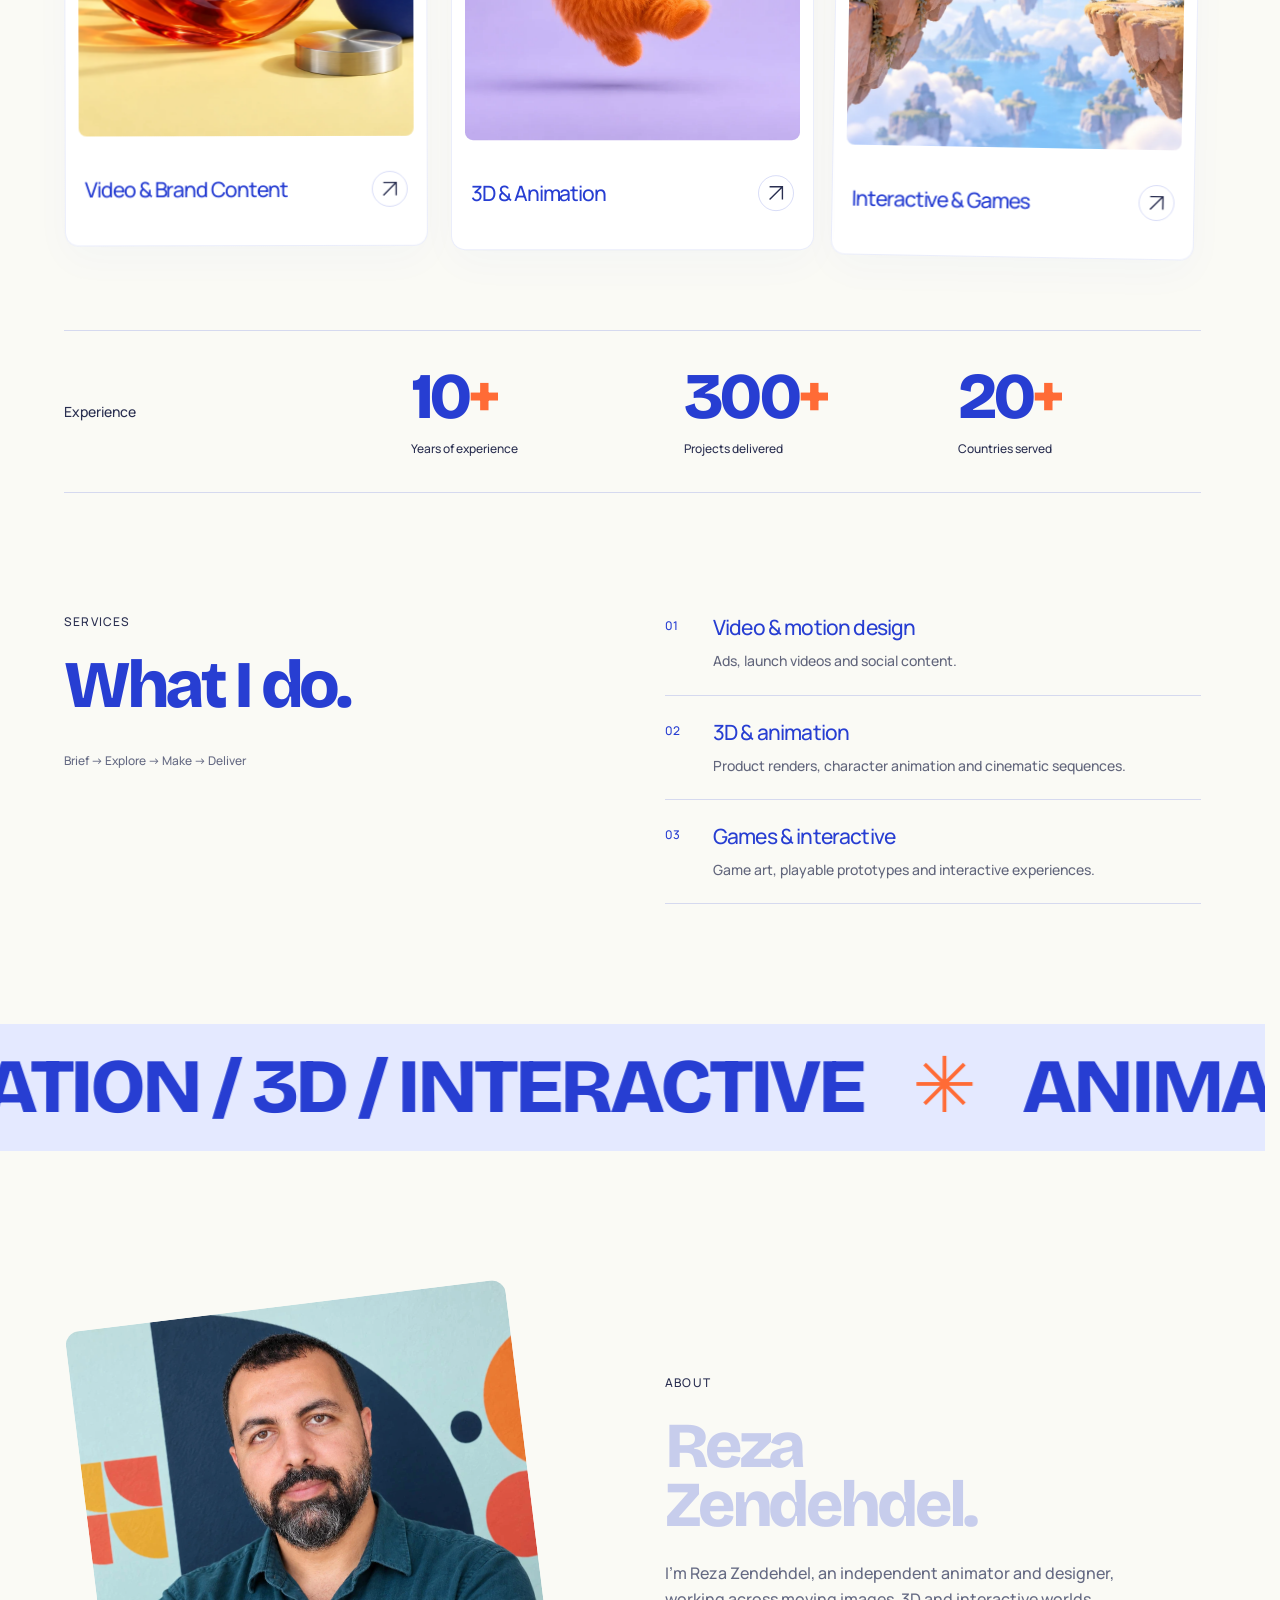
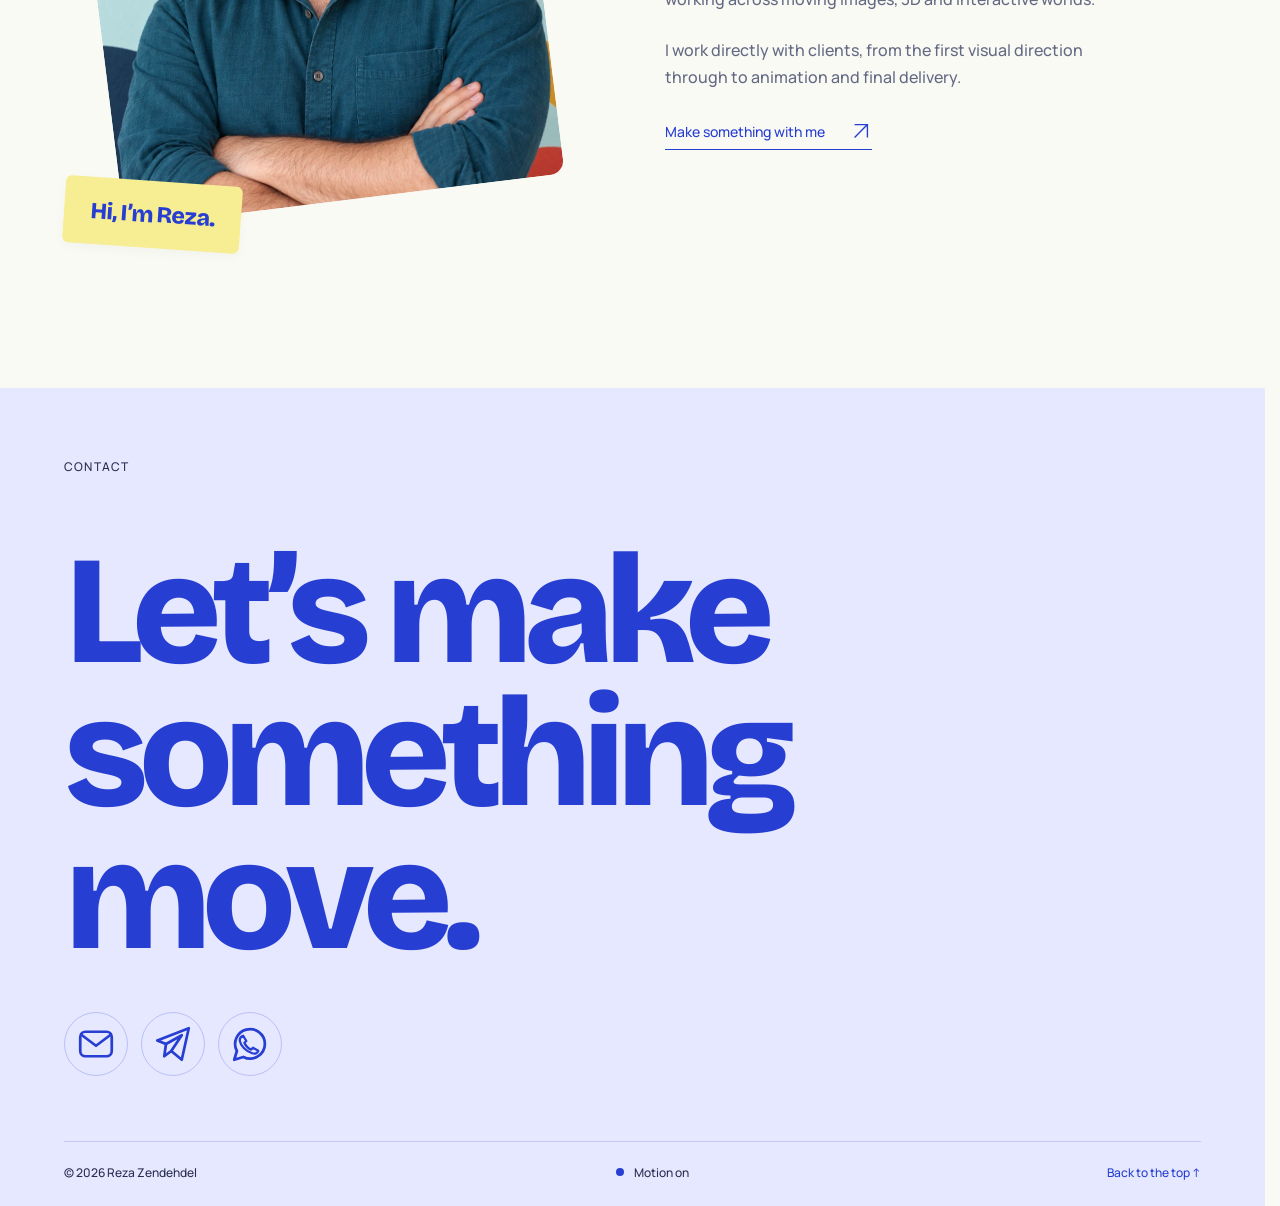
==== commit f8ad1c14: "Connect contact form to Formspree with editable endpoint and submission feedback" ====
--- a/index.html
+++ b/index.html
@@ -1 +1 @@
-<!doctype html><html lang="en"><head><base href="./"><meta charset="utf-8"><meta name="viewport" content="width=device-width, initial-scale=1"><meta name="theme-color" content="#fafaf5"><title>Rezazdl — Reza Zendehdel</title><meta name="description" content="Independent animation, motion design and interactive worlds. A freelance creative with 10+ years of experience."><link rel="icon" href="data:image/svg+xml,%3Csvg%20xmlns%3D%22http%3A//www.w3.org/2000/svg%22%20viewBox%3D%220%200%2064%2064%22%3E%3Crect%20width%3D%2264%22%20height%3D%2264%22%20rx%3D%2216%22%20fill%3D%22%23e6e5ff%22/%3E%3Ctext%20x%3D%229%22%20y%3D%2243%22%20font-family%3D%22Arial%22%20font-weight%3D%22bold%22%20font-size%3D%2232%22%20fill%3D%22%23273ed2%22%3ERZ%3C/text%3E%3C/svg%3E"><link rel="preload" href="./assets/headline.ttf" as="font" type="font/ttf" crossorigin><link rel="stylesheet" href="./site.css?v=20260923-images3"><script src="./site.js?v=20260923-images3" type="module"></script><script defer src="https://cloud.umami.is/script.js" data-website-id="66e963a9-fc44-46df-a7fd-7b0b9149974d"></script></head><body><a class="skip" href="#main">Skip to content</a><div class="scroll-progress" aria-hidden="true"></div><header class="nav"><a class="brand" href="./" aria-label="Rezazdl — Reza Zendehdel home"><span class="brand-mark">RZ.</span><span class="brand-name">Rezazdl</span></a><div class="nav-center">Independent animator & designer.</div><nav class="nav-links" aria-label="Main navigation"><a class="desktop" href="#work">Work</a><a class="desktop" href="#about">About</a><a class="nav-contact" href="#contact">Let’s talk <svg class="icon" aria-hidden="true" viewBox="0 0 24 24"><path d="m5 19 14-14M5 5h14v14"/></svg></a></nav></header><main id="main"><div id="top"></div><section class="hero-track" aria-labelledby="hero-title"><div class="hero"><div class="hero-intro"><div><div class="eyebrow">Motion / 3D / Interactive</div><p>Animation, film and interactive design.</p></div><a class="text-link" href="#contact">Start a project <svg class="icon" aria-hidden="true" viewBox="0 0 24 24"><path d="m5 19 14-14M5 5h14v14"/></svg></a></div><div class="reel-frame"><video id="hero-video" loop muted playsinline preload="none" aria-label="Showreel"></video></div><h1 class="hero-title display" id="hero-title"><span class="topline">Serious</span><span class="bottomline">about play<span class="punctuation">.</span></span></h1><div class="hero-sticker" aria-hidden="true">Made<br>to move<small>IN MOTION</small></div><div class="hero-base"><a class="hero-scroll" href="#work"><span class="scroll-glyph" aria-hidden="true">↓</span><span>Scroll. Let it unfold.</span></a><div class="hero-controls"><button id="reel-pause" hidden aria-label="Pause reel" title="Pause reel"><svg aria-hidden="true" viewBox="0 0 24 24"><path class="pause-symbol" d="M9 6v12M15 6v12"/><path class="resume-symbol" d="m9 6 9 6-9 6Z"/></svg></button></div></div></div></section><section id="work" aria-labelledby="work-heading"><div class="work-intro container"><div><h2 class="display section-heading" id="work-heading">Pick your<br>kind of play.</h2></div></div><div class="work-track"><div class="work-stage"><div class="work-grid"><button type="button" class="work-card" data-collection="video" aria-haspopup="dialog" aria-controls="collection-dialog" aria-label="Open Video & Brand Content gallery"><div class="card-image"><img src="./assets/brand-light.webp" alt="Colourful sculptural brand still life" width="1200" height="800" loading="lazy"></div><div class="card-meta"><div><h3>Video & Brand Content</h3></div><span class="card-arrow"><svg class="icon" aria-hidden="true" viewBox="0 0 24 24"><path d="m5 19 14-14M5 5h14v14"/></svg></span></div></button><button type="button" class="work-card" data-collection="3d" aria-haspopup="dialog" aria-controls="collection-dialog" aria-label="Open 3D & Animation gallery"><div class="card-image"><img src="./assets/character.webp" alt="Orange furry character wearing cobalt headphones" width="1200" height="800" loading="lazy"></div><div class="card-meta"><div><h3>3D & Animation</h3></div><span class="card-arrow"><svg class="icon" aria-hidden="true" viewBox="0 0 24 24"><path d="m5 19 14-14M5 5h14v14"/></svg></span></div></button><button type="button" class="work-card" data-collection="interactive" aria-haspopup="dialog" aria-controls="collection-dialog" aria-label="Open Interactive & Games gallery"><div class="card-image"><img src="./assets/game-light.webp" alt="A tiny orange rabbit in a sunlit floating game world" width="1200" height="800" loading="lazy"></div><div class="card-meta"><div><h3>Interactive & Games</h3></div><span class="card-arrow"><svg class="icon" aria-hidden="true" viewBox="0 0 24 24"><path d="m5 19 14-14M5 5h14v14"/></svg></span></div></button></div></div></div></section><section class="container" aria-label="Experience"><div class="numbers"><p>Experience</p><div class="stat"><strong>10<span>+</span></strong><p>Years of experience</p></div><div class="stat"><strong>300<span>+</span></strong><p>Projects delivered</p></div><div class="stat"><strong>20<span>+</span></strong><p>Countries served</p></div></div></section><section class="services container" aria-labelledby="services-title"><div class="reveal"><div class="eyebrow">Services</div><h2 class="display" id="services-title">What I do.</h2><div class="process"><span>Brief</span> → <span>Explore</span> → <span>Make</span> → <span>Deliver</span></div></div><ul class="service-list reveal"><li><span>01</span><div><h3>Video & motion design</h3><p>Ads, launch videos and social content.</p></div></li><li><span>02</span><div><h3>3D & animation</h3><p>Product renders, character animation and cinematic sequences.</p></div></li><li><span>03</span><div><h3>Games & interactive</h3><p>Game art, playable prototypes and interactive experiences.</p></div></li></ul></section><div class="ribbon" aria-hidden="true"><div class="ribbon-content"><span>ANIMATION / 3D / INTERACTIVE <b>✳</b> ANIMATION / 3D / INTERACTIVE <b>✳</b> ANIMATION / 3D / INTERACTIVE <b>✳</b></span></div></div><section class="about container" id="about" aria-labelledby="about-title"><div class="about-visual"><div class="about-photo"><img hidden alt="" width="1200" height="800" decoding="async"></div><div class="about-label"><strong>Hi, I’m Reza.</strong></div></div><div class="reveal"><div class="eyebrow">About</div><h2 class="display" id="about-title">Reza<br>Zendehdel.</h2><p>I’m Reza Zendehdel, an independent animator and designer, working across moving images, 3D and interactive worlds.</p><p>I work directly with clients, from the first visual direction through to animation and final delivery.</p><a class="text-link" href="#contact">Make something with me <svg class="icon" aria-hidden="true" viewBox="0 0 24 24"><path d="m5 19 14-14M5 5h14v14"/></svg></a></div></section><section class="contact container" id="contact" aria-labelledby="contact-heading"><div class="contact-top"><div class="eyebrow">Contact</div></div><h2 class="display" id="contact-heading">Let’s make<br>something <span class="underlined">move.</span></h2><div class="contact-icons" role="group" aria-label="Get in touch"><button type="button" class="contact-icon" data-contact="Email" aria-label="Email me" title="Email me" aria-haspopup="dialog" aria-controls="contact-dialog"><svg aria-hidden="true" viewBox="0 0 24 24"><rect x="3" y="5" width="18" height="14" rx="3"/><path d="m4 7 8 6 8-6"/></svg></button><a class="contact-icon" href="https://t.me/rzazdl" target="_blank" rel="noopener noreferrer" aria-label="Telegram" title="Telegram"><svg aria-hidden="true" viewBox="0 0 24 24"><path d="m3 10 18-7-4 18-6-5-4 3 1-7Z"/><path d="m8 12 9-5-6 9"/></svg></a><a class="contact-icon" href="./wa/" target="_blank" rel="noopener noreferrer" aria-label="WhatsApp" title="WhatsApp"><svg aria-hidden="true" viewBox="0 0 24 24"><path d="M20.5 11.8a8.5 8.5 0 0 1-12.3 7.6L3 21l1.5-5A8.5 8.5 0 1 1 20.5 11.8Z"/><path d="m8.1 7.3 1.8 3-1.1 1c.7 1.7 2.2 3.2 3.9 3.9l1-1.1 3 1.8c-.9 3.2-5.6 1-8.1-1.5-2.5-2.5-3.7-6-.5-7.1Z" stroke-width="1.3"/></svg></a><button type="button" class="contact-icon" aria-disabled="true" aria-label="Instagram — link coming soon" title="Instagram — link coming soon"><svg aria-hidden="true" viewBox="0 0 24 24"><rect x="3.5" y="3.5" width="17" height="17" rx="5"/><circle cx="12" cy="12" r="3.7"/><circle cx="17.4" cy="6.8" r=".7" fill="currentColor" stroke="none"/></svg></button><button type="button" class="contact-icon" aria-disabled="true" aria-label="LinkedIn — link coming soon" title="LinkedIn — link coming soon"><svg aria-hidden="true" viewBox="0 0 24 24"><rect x="3.5" y="3.5" width="17" height="17" rx="3"/><path d="M8 10v7m4 0v-7m0 3a2.5 2.5 0 0 1 5 0v4"/><circle cx="8" cy="7" r=".8" fill="currentColor" stroke="none"/></svg></button></div><footer class="footer"><span>© 2026 Reza Zendehdel</span><button class="motion-toggle" aria-pressed="true">Motion on</button><a href="#top">Back to the top ↑</a></footer></section></main><dialog id="contact-dialog" class="contact-dialog" aria-labelledby="contact-title"><div class="dialog-head"><span>LET’S TALK ABOUT YOUR PROJECT</span><button class="close" data-close aria-label="Close email form">×</button></div><h2 id="contact-title">Put your idea<br>into words.</h2><form id="email-form" data-recipient=""><div class="form-row"><label>Your name<input name="name" autocomplete="name" maxlength="100" required placeholder="How should I call you?"></label><label>Your email<input name="email" type="email" autocomplete="email" maxlength="254" required placeholder="you@company.com"></label></div><label>Subject<input name="subject" maxlength="160" required placeholder="What are we making?"></label><label>Your message<textarea name="message" rows="4" maxlength="5000" required placeholder="A little about the idea, the timing, and what you have in mind."></textarea></label><p id="email-status" class="email-status" role="status">Email is being connected. For now, reach me on <a href="https://t.me/rzazdl" target="_blank" rel="noopener noreferrer">Telegram</a> or <a href="./wa/" target="_blank" rel="noopener noreferrer">WhatsApp</a>.</p><button class="button email-submit" type="submit" disabled>Prepare email ↗</button><small class="email-explanation">When connected, this opens your email app with your message ready to send.</small></form></dialog><dialog id="collection-dialog" class="portfolio-dialog collection-dialog" aria-labelledby="collection-title" aria-describedby="collection-description"><div class="portfolio-toolbar"><span id="collection-kicker" class="eyebrow">SELECTED WORK</span><button class="close" data-close aria-label="Close project gallery">×</button></div><div class="collection-content"><div class="collection-heading"><h2 class="display" id="collection-title" tabindex="-1" autofocus></h2><p id="collection-description"></p></div><div class="collection-count"><span id="collection-count"></span></div><div id="collection-grid" class="collection-grid"></div></div></dialog><dialog id="project-dialog" class="portfolio-dialog project-dialog" aria-labelledby="detail-title" aria-describedby="detail-subtitle"><div class="portfolio-toolbar"><button class="gallery-back" id="back-to-gallery">← Back to gallery</button><span id="detail-position"></span><button class="close" data-close aria-label="Close project details">×</button></div><div id="project-content" class="detail-content"></div></dialog></body></html>+<!doctype html><html lang="en"><head><base href="./"><meta charset="utf-8"><meta name="viewport" content="width=device-width, initial-scale=1"><meta name="theme-color" content="#fafaf5"><title>Rezazdl — Reza Zendehdel</title><meta name="description" content="Independent animation, motion design and interactive worlds. A freelance creative with 10+ years of experience."><link rel="icon" href="data:image/svg+xml,%3Csvg%20xmlns%3D%22http%3A//www.w3.org/2000/svg%22%20viewBox%3D%220%200%2064%2064%22%3E%3Crect%20width%3D%2264%22%20height%3D%2264%22%20rx%3D%2216%22%20fill%3D%22%23e6e5ff%22/%3E%3Ctext%20x%3D%229%22%20y%3D%2243%22%20font-family%3D%22Arial%22%20font-weight%3D%22bold%22%20font-size%3D%2232%22%20fill%3D%22%23273ed2%22%3ERZ%3C/text%3E%3C/svg%3E"><link rel="preload" href="./assets/headline.ttf" as="font" type="font/ttf" crossorigin><link rel="stylesheet" href="./site.css?v=20260923-forms4"><script src="./site.js?v=20260923-forms4" type="module"></script><script defer src="https://cloud.umami.is/script.js" data-website-id="66e963a9-fc44-46df-a7fd-7b0b9149974d"></script></head><body><a class="skip" href="#main">Skip to content</a><div class="scroll-progress" aria-hidden="true"></div><header class="nav"><a class="brand" href="./" aria-label="Rezazdl — Reza Zendehdel home"><span class="brand-mark">RZ.</span><span class="brand-name">Rezazdl</span></a><div class="nav-center">Independent animator & designer.</div><nav class="nav-links" aria-label="Main navigation"><a class="desktop" href="#work">Work</a><a class="desktop" href="#about">About</a><a class="nav-contact" href="#contact">Let’s talk <svg class="icon" aria-hidden="true" viewBox="0 0 24 24"><path d="m5 19 14-14M5 5h14v14"/></svg></a></nav></header><main id="main"><div id="top"></div><section class="hero-track" aria-labelledby="hero-title"><div class="hero"><div class="hero-intro"><div><div class="eyebrow">Motion / 3D / Interactive</div><p>Animation, film and interactive design.</p></div><a class="text-link" href="#contact">Start a project <svg class="icon" aria-hidden="true" viewBox="0 0 24 24"><path d="m5 19 14-14M5 5h14v14"/></svg></a></div><div class="reel-frame"><video id="hero-video" loop muted playsinline preload="none" aria-label="Showreel"></video></div><h1 class="hero-title display" id="hero-title"><span class="topline">Serious</span><span class="bottomline">about play<span class="punctuation">.</span></span></h1><div class="hero-sticker" aria-hidden="true">Made<br>to move<small>IN MOTION</small></div><div class="hero-base"><a class="hero-scroll" href="#work"><span class="scroll-glyph" aria-hidden="true">↓</span><span>Scroll. Let it unfold.</span></a><div class="hero-controls"><button id="reel-pause" hidden aria-label="Pause reel" title="Pause reel"><svg aria-hidden="true" viewBox="0 0 24 24"><path class="pause-symbol" d="M9 6v12M15 6v12"/><path class="resume-symbol" d="m9 6 9 6-9 6Z"/></svg></button></div></div></div></section><section id="work" aria-labelledby="work-heading"><div class="work-intro container"><div><h2 class="display section-heading" id="work-heading">Pick your<br>kind of play.</h2></div></div><div class="work-track"><div class="work-stage"><div class="work-grid"><button type="button" class="work-card" data-collection="video" aria-haspopup="dialog" aria-controls="collection-dialog" aria-label="Open Video & Brand Content gallery"><div class="card-image"><img src="./assets/brand-light.webp" alt="Colourful sculptural brand still life" width="1200" height="800" loading="lazy"></div><div class="card-meta"><div><h3>Video & Brand Content</h3></div><span class="card-arrow"><svg class="icon" aria-hidden="true" viewBox="0 0 24 24"><path d="m5 19 14-14M5 5h14v14"/></svg></span></div></button><button type="button" class="work-card" data-collection="3d" aria-haspopup="dialog" aria-controls="collection-dialog" aria-label="Open 3D & Animation gallery"><div class="card-image"><img src="./assets/character.webp" alt="Orange furry character wearing cobalt headphones" width="1200" height="800" loading="lazy"></div><div class="card-meta"><div><h3>3D & Animation</h3></div><span class="card-arrow"><svg class="icon" aria-hidden="true" viewBox="0 0 24 24"><path d="m5 19 14-14M5 5h14v14"/></svg></span></div></button><button type="button" class="work-card" data-collection="interactive" aria-haspopup="dialog" aria-controls="collection-dialog" aria-label="Open Interactive & Games gallery"><div class="card-image"><img src="./assets/game-light.webp" alt="A tiny orange rabbit in a sunlit floating game world" width="1200" height="800" loading="lazy"></div><div class="card-meta"><div><h3>Interactive & Games</h3></div><span class="card-arrow"><svg class="icon" aria-hidden="true" viewBox="0 0 24 24"><path d="m5 19 14-14M5 5h14v14"/></svg></span></div></button></div></div></div></section><section class="container" aria-label="Experience"><div class="numbers"><p>Experience</p><div class="stat"><strong>10<span>+</span></strong><p>Years of experience</p></div><div class="stat"><strong>300<span>+</span></strong><p>Projects delivered</p></div><div class="stat"><strong>20<span>+</span></strong><p>Countries served</p></div></div></section><section class="services container" aria-labelledby="services-title"><div class="reveal"><div class="eyebrow">Services</div><h2 class="display" id="services-title">What I do.</h2><div class="process"><span>Brief</span> → <span>Explore</span> → <span>Make</span> → <span>Deliver</span></div></div><ul class="service-list reveal"><li><span>01</span><div><h3>Video & motion design</h3><p>Ads, launch videos and social content.</p></div></li><li><span>02</span><div><h3>3D & animation</h3><p>Product renders, character animation and cinematic sequences.</p></div></li><li><span>03</span><div><h3>Games & interactive</h3><p>Game art, playable prototypes and interactive experiences.</p></div></li></ul></section><div class="ribbon" aria-hidden="true"><div class="ribbon-content"><span>ANIMATION / 3D / INTERACTIVE <b>✳</b> ANIMATION / 3D / INTERACTIVE <b>✳</b> ANIMATION / 3D / INTERACTIVE <b>✳</b></span></div></div><section class="about container" id="about" aria-labelledby="about-title"><div class="about-visual"><div class="about-photo"><img hidden alt="" width="1200" height="800" decoding="async"></div><div class="about-label"><strong>Hi, I’m Reza.</strong></div></div><div class="reveal"><div class="eyebrow">About</div><h2 class="display" id="about-title">Reza<br>Zendehdel.</h2><p>I’m Reza Zendehdel, an independent animator and designer, working across moving images, 3D and interactive worlds.</p><p>I work directly with clients, from the first visual direction through to animation and final delivery.</p><a class="text-link" href="#contact">Make something with me <svg class="icon" aria-hidden="true" viewBox="0 0 24 24"><path d="m5 19 14-14M5 5h14v14"/></svg></a></div></section><section class="contact container" id="contact" aria-labelledby="contact-heading"><div class="contact-top"><div class="eyebrow">Contact</div></div><h2 class="display" id="contact-heading">Let’s make<br>something <span class="underlined">move.</span></h2><div class="contact-icons" role="group" aria-label="Get in touch"><button type="button" class="contact-icon" data-contact="Email" aria-label="Email me" title="Email me" aria-haspopup="dialog" aria-controls="contact-dialog"><svg aria-hidden="true" viewBox="0 0 24 24"><rect x="3" y="5" width="18" height="14" rx="3"/><path d="m4 7 8 6 8-6"/></svg></button><a class="contact-icon" href="https://t.me/rzazdl" target="_blank" rel="noopener noreferrer" aria-label="Telegram" title="Telegram"><svg aria-hidden="true" viewBox="0 0 24 24"><path d="m3 10 18-7-4 18-6-5-4 3 1-7Z"/><path d="m8 12 9-5-6 9"/></svg></a><a class="contact-icon" href="./wa/" target="_blank" rel="noopener noreferrer" aria-label="WhatsApp" title="WhatsApp"><svg aria-hidden="true" viewBox="0 0 24 24"><path d="M20.5 11.8a8.5 8.5 0 0 1-12.3 7.6L3 21l1.5-5A8.5 8.5 0 1 1 20.5 11.8Z"/><path d="m8.1 7.3 1.8 3-1.1 1c.7 1.7 2.2 3.2 3.9 3.9l1-1.1 3 1.8c-.9 3.2-5.6 1-8.1-1.5-2.5-2.5-3.7-6-.5-7.1Z" stroke-width="1.3"/></svg></a><button type="button" class="contact-icon" aria-disabled="true" aria-label="Instagram — link coming soon" title="Instagram — link coming soon"><svg aria-hidden="true" viewBox="0 0 24 24"><rect x="3.5" y="3.5" width="17" height="17" rx="5"/><circle cx="12" cy="12" r="3.7"/><circle cx="17.4" cy="6.8" r=".7" fill="currentColor" stroke="none"/></svg></button><button type="button" class="contact-icon" aria-disabled="true" aria-label="LinkedIn — link coming soon" title="LinkedIn — link coming soon"><svg aria-hidden="true" viewBox="0 0 24 24"><rect x="3.5" y="3.5" width="17" height="17" rx="3"/><path d="M8 10v7m4 0v-7m0 3a2.5 2.5 0 0 1 5 0v4"/><circle cx="8" cy="7" r=".8" fill="currentColor" stroke="none"/></svg></button></div><footer class="footer"><span>© 2026 Reza Zendehdel</span><button class="motion-toggle" aria-pressed="true">Motion on</button><a href="#top">Back to the top ↑</a></footer></section></main><dialog id="contact-dialog" class="contact-dialog" aria-labelledby="contact-title"><div class="dialog-head"><span>LET’S TALK ABOUT YOUR PROJECT</span><button class="close" data-close aria-label="Close email form">×</button></div><h2 id="contact-title">Put your idea<br>into words.</h2><form id="email-form" data-recipient=""><div class="form-row"><label>Your name<input name="name" autocomplete="name" maxlength="100" required placeholder="How should I call you?"></label><label>Your email<input name="email" type="email" autocomplete="email" maxlength="254" required placeholder="you@company.com"></label></div><label>Subject<input name="subject" maxlength="160" required placeholder="What are we making?"></label><label>Your message<textarea name="message" rows="4" maxlength="5000" required placeholder="A little about the idea, the timing, and what you have in mind."></textarea></label><p id="email-status" class="email-status" role="status">Email is being connected. For now, reach me on <a href="https://t.me/rzazdl" target="_blank" rel="noopener noreferrer">Telegram</a> or <a href="./wa/" target="_blank" rel="noopener noreferrer">WhatsApp</a>.</p><button class="button email-submit" type="submit" disabled>Send message ↗</button><small class="email-explanation">Your message is sent directly from this form. I’ll reply to the email address you provide.</small></form></dialog><dialog id="collection-dialog" class="portfolio-dialog collection-dialog" aria-labelledby="collection-title" aria-describedby="collection-description"><div class="portfolio-toolbar"><span id="collection-kicker" class="eyebrow">SELECTED WORK</span><button class="close" data-close aria-label="Close project gallery">×</button></div><div class="collection-content"><div class="collection-heading"><h2 class="display" id="collection-title" tabindex="-1" autofocus></h2><p id="collection-description"></p></div><div class="collection-count"><span id="collection-count"></span></div><div id="collection-grid" class="collection-grid"></div></div></dialog><dialog id="project-dialog" class="portfolio-dialog project-dialog" aria-labelledby="detail-title" aria-describedby="detail-subtitle"><div class="portfolio-toolbar"><button class="gallery-back" id="back-to-gallery">← Back to gallery</button><span id="detail-position"></span><button class="close" data-close aria-label="Close project details">×</button></div><div id="project-content" class="detail-content"></div></dialog></body></html>
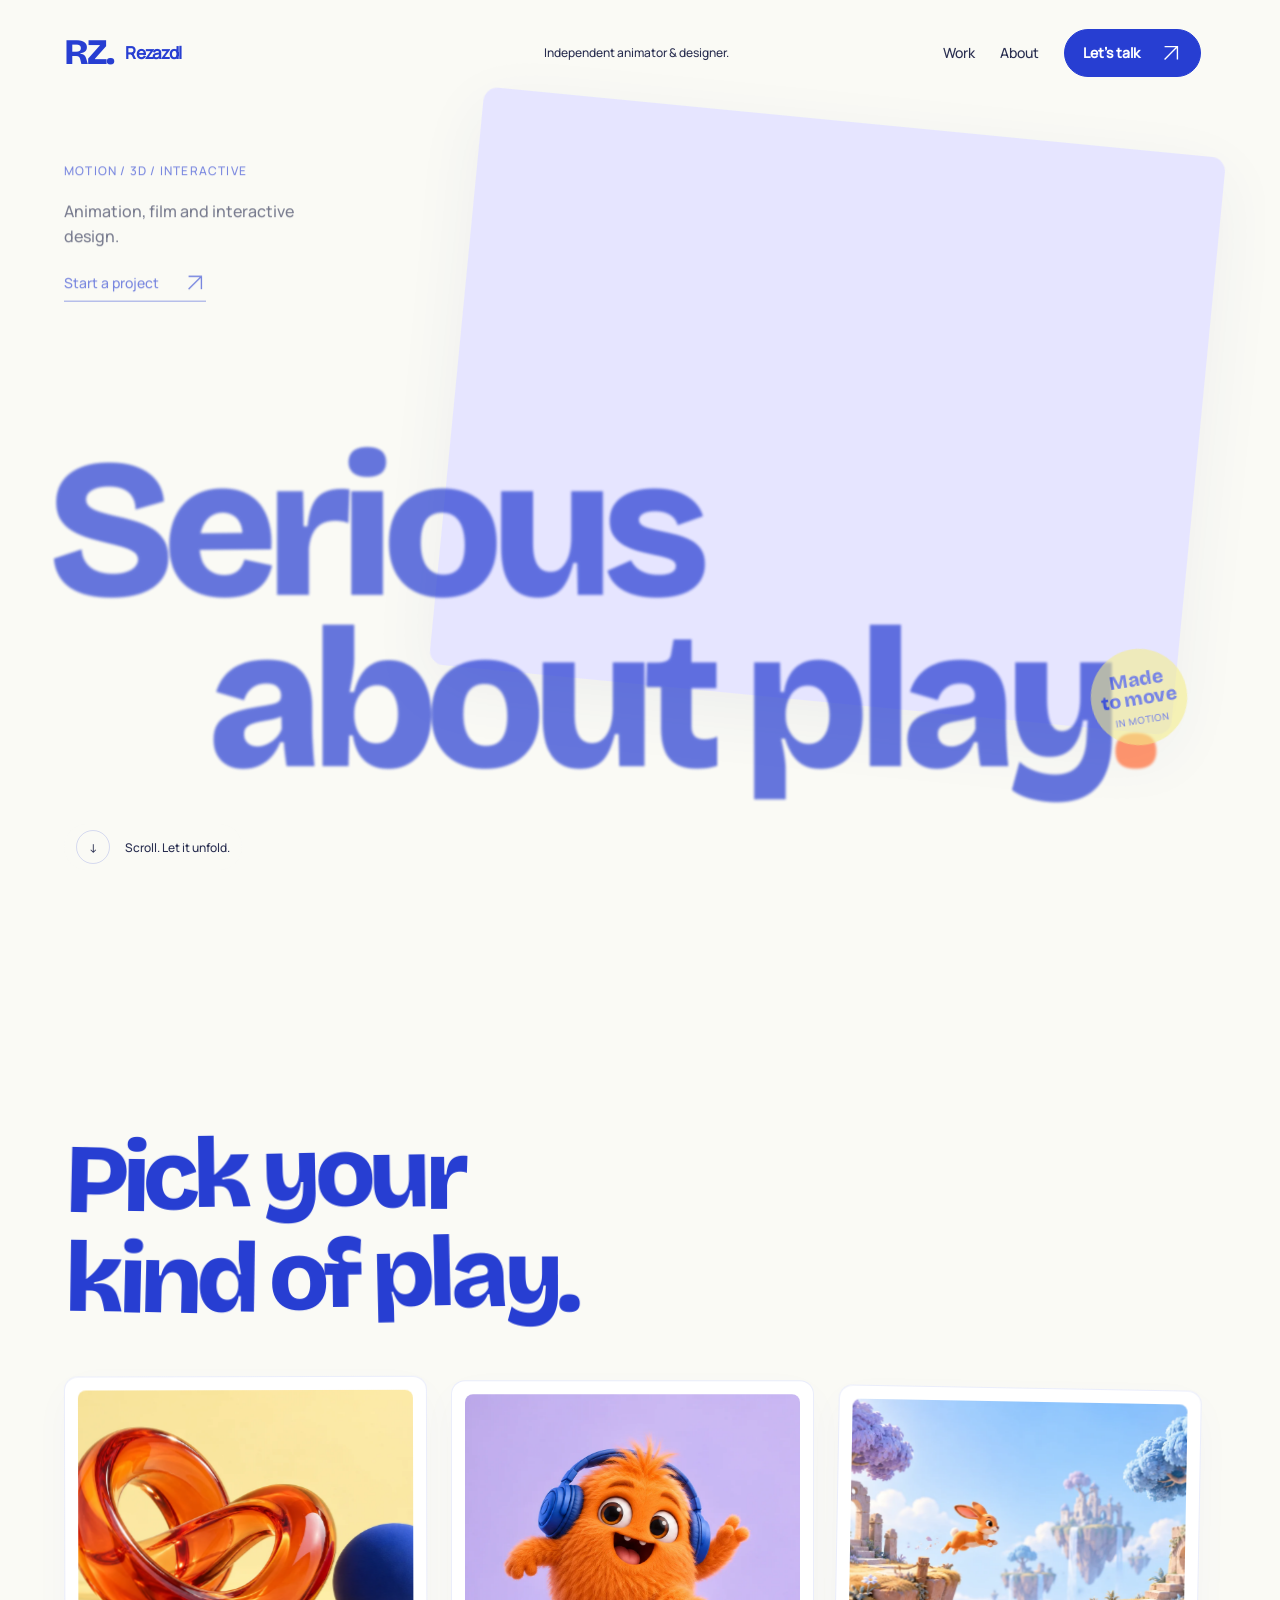
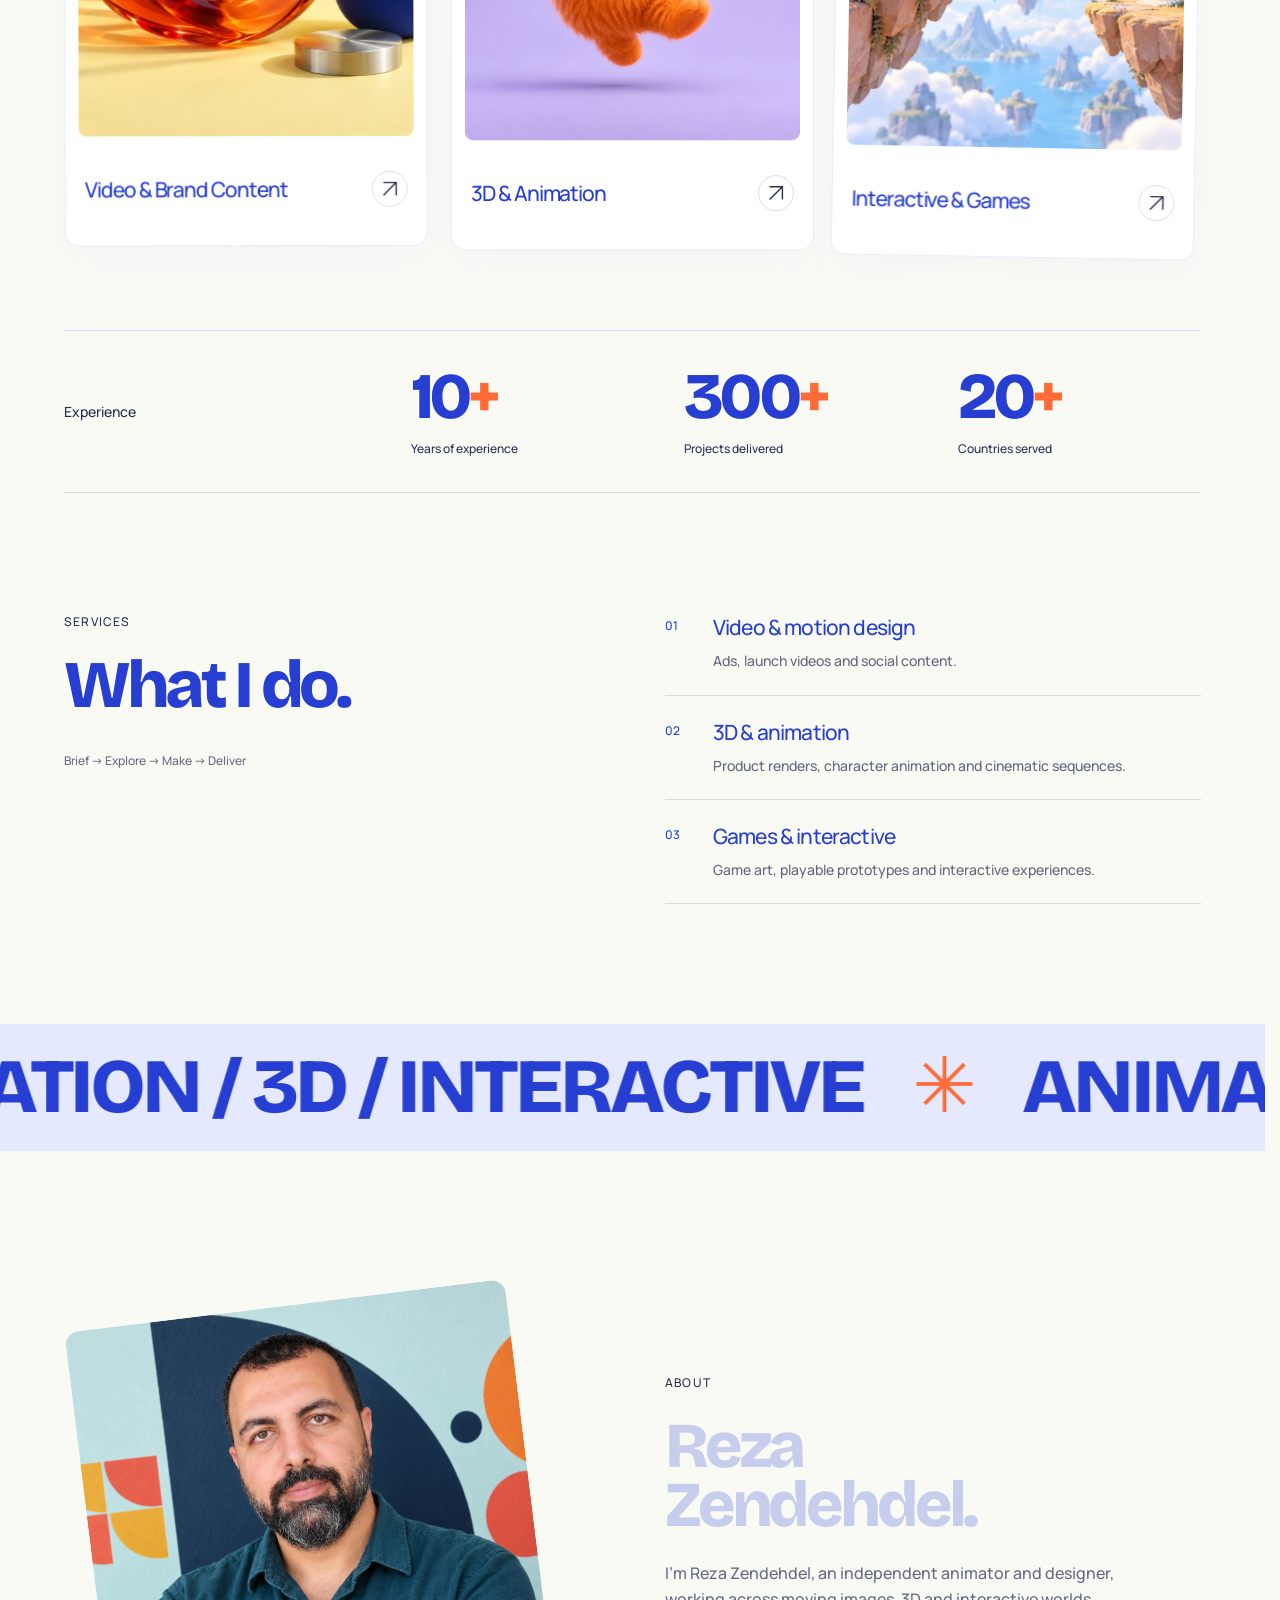
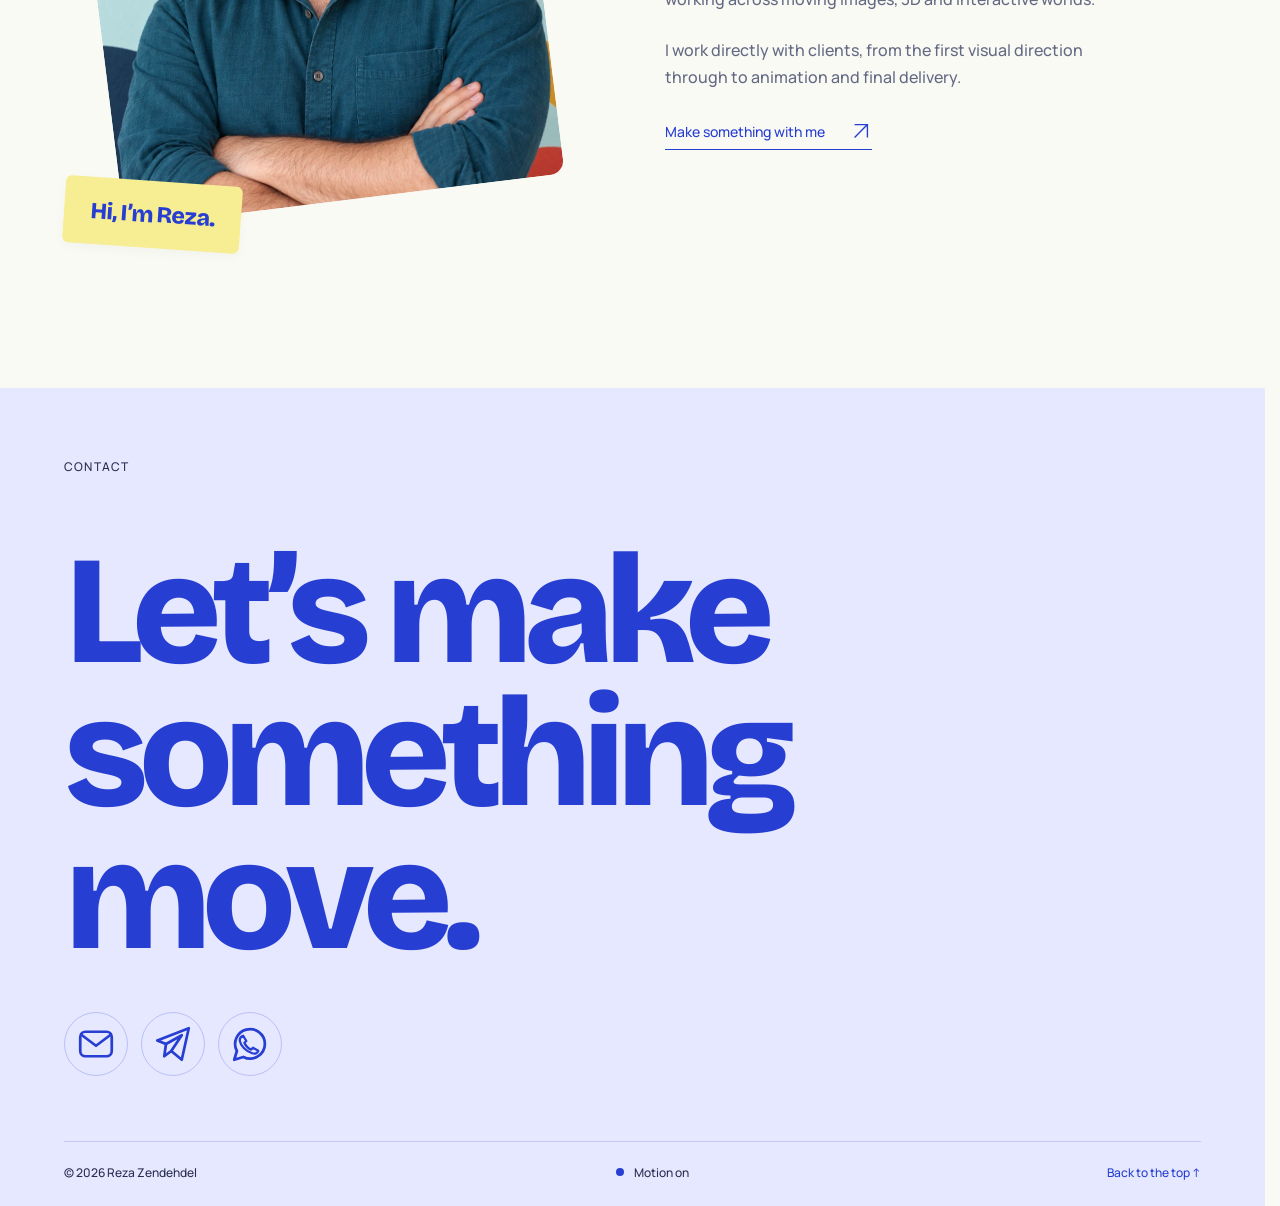
==== commit 26aa5c26: "Close and reset contact form after success and show thank-you notification" ====
--- a/index.html
+++ b/index.html
@@ -1 +1 @@
-<!doctype html><html lang="en"><head><base href="./"><meta charset="utf-8"><meta name="viewport" content="width=device-width, initial-scale=1"><meta name="theme-color" content="#fafaf5"><title>Rezazdl — Reza Zendehdel</title><meta name="description" content="Independent animation, motion design and interactive worlds. A freelance creative with 10+ years of experience."><link rel="icon" href="data:image/svg+xml,%3Csvg%20xmlns%3D%22http%3A//www.w3.org/2000/svg%22%20viewBox%3D%220%200%2064%2064%22%3E%3Crect%20width%3D%2264%22%20height%3D%2264%22%20rx%3D%2216%22%20fill%3D%22%23e6e5ff%22/%3E%3Ctext%20x%3D%229%22%20y%3D%2243%22%20font-family%3D%22Arial%22%20font-weight%3D%22bold%22%20font-size%3D%2232%22%20fill%3D%22%23273ed2%22%3ERZ%3C/text%3E%3C/svg%3E"><link rel="preload" href="./assets/headline.ttf" as="font" type="font/ttf" crossorigin><link rel="stylesheet" href="./site.css?v=20260923-forms4"><script src="./site.js?v=20260923-forms4" type="module"></script><script defer src="https://cloud.umami.is/script.js" data-website-id="66e963a9-fc44-46df-a7fd-7b0b9149974d"></script></head><body><a class="skip" href="#main">Skip to content</a><div class="scroll-progress" aria-hidden="true"></div><header class="nav"><a class="brand" href="./" aria-label="Rezazdl — Reza Zendehdel home"><span class="brand-mark">RZ.</span><span class="brand-name">Rezazdl</span></a><div class="nav-center">Independent animator & designer.</div><nav class="nav-links" aria-label="Main navigation"><a class="desktop" href="#work">Work</a><a class="desktop" href="#about">About</a><a class="nav-contact" href="#contact">Let’s talk <svg class="icon" aria-hidden="true" viewBox="0 0 24 24"><path d="m5 19 14-14M5 5h14v14"/></svg></a></nav></header><main id="main"><div id="top"></div><section class="hero-track" aria-labelledby="hero-title"><div class="hero"><div class="hero-intro"><div><div class="eyebrow">Motion / 3D / Interactive</div><p>Animation, film and interactive design.</p></div><a class="text-link" href="#contact">Start a project <svg class="icon" aria-hidden="true" viewBox="0 0 24 24"><path d="m5 19 14-14M5 5h14v14"/></svg></a></div><div class="reel-frame"><video id="hero-video" loop muted playsinline preload="none" aria-label="Showreel"></video></div><h1 class="hero-title display" id="hero-title"><span class="topline">Serious</span><span class="bottomline">about play<span class="punctuation">.</span></span></h1><div class="hero-sticker" aria-hidden="true">Made<br>to move<small>IN MOTION</small></div><div class="hero-base"><a class="hero-scroll" href="#work"><span class="scroll-glyph" aria-hidden="true">↓</span><span>Scroll. Let it unfold.</span></a><div class="hero-controls"><button id="reel-pause" hidden aria-label="Pause reel" title="Pause reel"><svg aria-hidden="true" viewBox="0 0 24 24"><path class="pause-symbol" d="M9 6v12M15 6v12"/><path class="resume-symbol" d="m9 6 9 6-9 6Z"/></svg></button></div></div></div></section><section id="work" aria-labelledby="work-heading"><div class="work-intro container"><div><h2 class="display section-heading" id="work-heading">Pick your<br>kind of play.</h2></div></div><div class="work-track"><div class="work-stage"><div class="work-grid"><button type="button" class="work-card" data-collection="video" aria-haspopup="dialog" aria-controls="collection-dialog" aria-label="Open Video & Brand Content gallery"><div class="card-image"><img src="./assets/brand-light.webp" alt="Colourful sculptural brand still life" width="1200" height="800" loading="lazy"></div><div class="card-meta"><div><h3>Video & Brand Content</h3></div><span class="card-arrow"><svg class="icon" aria-hidden="true" viewBox="0 0 24 24"><path d="m5 19 14-14M5 5h14v14"/></svg></span></div></button><button type="button" class="work-card" data-collection="3d" aria-haspopup="dialog" aria-controls="collection-dialog" aria-label="Open 3D & Animation gallery"><div class="card-image"><img src="./assets/character.webp" alt="Orange furry character wearing cobalt headphones" width="1200" height="800" loading="lazy"></div><div class="card-meta"><div><h3>3D & Animation</h3></div><span class="card-arrow"><svg class="icon" aria-hidden="true" viewBox="0 0 24 24"><path d="m5 19 14-14M5 5h14v14"/></svg></span></div></button><button type="button" class="work-card" data-collection="interactive" aria-haspopup="dialog" aria-controls="collection-dialog" aria-label="Open Interactive & Games gallery"><div class="card-image"><img src="./assets/game-light.webp" alt="A tiny orange rabbit in a sunlit floating game world" width="1200" height="800" loading="lazy"></div><div class="card-meta"><div><h3>Interactive & Games</h3></div><span class="card-arrow"><svg class="icon" aria-hidden="true" viewBox="0 0 24 24"><path d="m5 19 14-14M5 5h14v14"/></svg></span></div></button></div></div></div></section><section class="container" aria-label="Experience"><div class="numbers"><p>Experience</p><div class="stat"><strong>10<span>+</span></strong><p>Years of experience</p></div><div class="stat"><strong>300<span>+</span></strong><p>Projects delivered</p></div><div class="stat"><strong>20<span>+</span></strong><p>Countries served</p></div></div></section><section class="services container" aria-labelledby="services-title"><div class="reveal"><div class="eyebrow">Services</div><h2 class="display" id="services-title">What I do.</h2><div class="process"><span>Brief</span> → <span>Explore</span> → <span>Make</span> → <span>Deliver</span></div></div><ul class="service-list reveal"><li><span>01</span><div><h3>Video & motion design</h3><p>Ads, launch videos and social content.</p></div></li><li><span>02</span><div><h3>3D & animation</h3><p>Product renders, character animation and cinematic sequences.</p></div></li><li><span>03</span><div><h3>Games & interactive</h3><p>Game art, playable prototypes and interactive experiences.</p></div></li></ul></section><div class="ribbon" aria-hidden="true"><div class="ribbon-content"><span>ANIMATION / 3D / INTERACTIVE <b>✳</b> ANIMATION / 3D / INTERACTIVE <b>✳</b> ANIMATION / 3D / INTERACTIVE <b>✳</b></span></div></div><section class="about container" id="about" aria-labelledby="about-title"><div class="about-visual"><div class="about-photo"><img hidden alt="" width="1200" height="800" decoding="async"></div><div class="about-label"><strong>Hi, I’m Reza.</strong></div></div><div class="reveal"><div class="eyebrow">About</div><h2 class="display" id="about-title">Reza<br>Zendehdel.</h2><p>I’m Reza Zendehdel, an independent animator and designer, working across moving images, 3D and interactive worlds.</p><p>I work directly with clients, from the first visual direction through to animation and final delivery.</p><a class="text-link" href="#contact">Make something with me <svg class="icon" aria-hidden="true" viewBox="0 0 24 24"><path d="m5 19 14-14M5 5h14v14"/></svg></a></div></section><section class="contact container" id="contact" aria-labelledby="contact-heading"><div class="contact-top"><div class="eyebrow">Contact</div></div><h2 class="display" id="contact-heading">Let’s make<br>something <span class="underlined">move.</span></h2><div class="contact-icons" role="group" aria-label="Get in touch"><button type="button" class="contact-icon" data-contact="Email" aria-label="Email me" title="Email me" aria-haspopup="dialog" aria-controls="contact-dialog"><svg aria-hidden="true" viewBox="0 0 24 24"><rect x="3" y="5" width="18" height="14" rx="3"/><path d="m4 7 8 6 8-6"/></svg></button><a class="contact-icon" href="https://t.me/rzazdl" target="_blank" rel="noopener noreferrer" aria-label="Telegram" title="Telegram"><svg aria-hidden="true" viewBox="0 0 24 24"><path d="m3 10 18-7-4 18-6-5-4 3 1-7Z"/><path d="m8 12 9-5-6 9"/></svg></a><a class="contact-icon" href="./wa/" target="_blank" rel="noopener noreferrer" aria-label="WhatsApp" title="WhatsApp"><svg aria-hidden="true" viewBox="0 0 24 24"><path d="M20.5 11.8a8.5 8.5 0 0 1-12.3 7.6L3 21l1.5-5A8.5 8.5 0 1 1 20.5 11.8Z"/><path d="m8.1 7.3 1.8 3-1.1 1c.7 1.7 2.2 3.2 3.9 3.9l1-1.1 3 1.8c-.9 3.2-5.6 1-8.1-1.5-2.5-2.5-3.7-6-.5-7.1Z" stroke-width="1.3"/></svg></a><button type="button" class="contact-icon" aria-disabled="true" aria-label="Instagram — link coming soon" title="Instagram — link coming soon"><svg aria-hidden="true" viewBox="0 0 24 24"><rect x="3.5" y="3.5" width="17" height="17" rx="5"/><circle cx="12" cy="12" r="3.7"/><circle cx="17.4" cy="6.8" r=".7" fill="currentColor" stroke="none"/></svg></button><button type="button" class="contact-icon" aria-disabled="true" aria-label="LinkedIn — link coming soon" title="LinkedIn — link coming soon"><svg aria-hidden="true" viewBox="0 0 24 24"><rect x="3.5" y="3.5" width="17" height="17" rx="3"/><path d="M8 10v7m4 0v-7m0 3a2.5 2.5 0 0 1 5 0v4"/><circle cx="8" cy="7" r=".8" fill="currentColor" stroke="none"/></svg></button></div><footer class="footer"><span>© 2026 Reza Zendehdel</span><button class="motion-toggle" aria-pressed="true">Motion on</button><a href="#top">Back to the top ↑</a></footer></section></main><dialog id="contact-dialog" class="contact-dialog" aria-labelledby="contact-title"><div class="dialog-head"><span>LET’S TALK ABOUT YOUR PROJECT</span><button class="close" data-close aria-label="Close email form">×</button></div><h2 id="contact-title">Put your idea<br>into words.</h2><form id="email-form" data-recipient=""><div class="form-row"><label>Your name<input name="name" autocomplete="name" maxlength="100" required placeholder="How should I call you?"></label><label>Your email<input name="email" type="email" autocomplete="email" maxlength="254" required placeholder="you@company.com"></label></div><label>Subject<input name="subject" maxlength="160" required placeholder="What are we making?"></label><label>Your message<textarea name="message" rows="4" maxlength="5000" required placeholder="A little about the idea, the timing, and what you have in mind."></textarea></label><p id="email-status" class="email-status" role="status">Email is being connected. For now, reach me on <a href="https://t.me/rzazdl" target="_blank" rel="noopener noreferrer">Telegram</a> or <a href="./wa/" target="_blank" rel="noopener noreferrer">WhatsApp</a>.</p><button class="button email-submit" type="submit" disabled>Send message ↗</button><small class="email-explanation">Your message is sent directly from this form. I’ll reply to the email address you provide.</small></form></dialog><dialog id="collection-dialog" class="portfolio-dialog collection-dialog" aria-labelledby="collection-title" aria-describedby="collection-description"><div class="portfolio-toolbar"><span id="collection-kicker" class="eyebrow">SELECTED WORK</span><button class="close" data-close aria-label="Close project gallery">×</button></div><div class="collection-content"><div class="collection-heading"><h2 class="display" id="collection-title" tabindex="-1" autofocus></h2><p id="collection-description"></p></div><div class="collection-count"><span id="collection-count"></span></div><div id="collection-grid" class="collection-grid"></div></div></dialog><dialog id="project-dialog" class="portfolio-dialog project-dialog" aria-labelledby="detail-title" aria-describedby="detail-subtitle"><div class="portfolio-toolbar"><button class="gallery-back" id="back-to-gallery">← Back to gallery</button><span id="detail-position"></span><button class="close" data-close aria-label="Close project details">×</button></div><div id="project-content" class="detail-content"></div></dialog></body></html>
+<!doctype html><html lang="en"><head><base href="./"><meta charset="utf-8"><meta name="viewport" content="width=device-width, initial-scale=1"><meta name="theme-color" content="#fafaf5"><title>Rezazdl — Reza Zendehdel</title><meta name="description" content="Independent animation, motion design and interactive worlds. A freelance creative with 10+ years of experience."><link rel="icon" href="data:image/svg+xml,%3Csvg%20xmlns%3D%22http%3A//www.w3.org/2000/svg%22%20viewBox%3D%220%200%2064%2064%22%3E%3Crect%20width%3D%2264%22%20height%3D%2264%22%20rx%3D%2216%22%20fill%3D%22%23e6e5ff%22/%3E%3Ctext%20x%3D%229%22%20y%3D%2243%22%20font-family%3D%22Arial%22%20font-weight%3D%22bold%22%20font-size%3D%2232%22%20fill%3D%22%23273ed2%22%3ERZ%3C/text%3E%3C/svg%3E"><link rel="preload" href="./assets/headline.ttf" as="font" type="font/ttf" crossorigin><link rel="stylesheet" href="./site.css?v=20260923-confirm5"><script src="./site.js?v=20260923-confirm5" type="module"></script><script defer src="https://cloud.umami.is/script.js" data-website-id="66e963a9-fc44-46df-a7fd-7b0b9149974d"></script></head><body><a class="skip" href="#main">Skip to content</a><div class="scroll-progress" aria-hidden="true"></div><header class="nav"><a class="brand" href="./" aria-label="Rezazdl — Reza Zendehdel home"><span class="brand-mark">RZ.</span><span class="brand-name">Rezazdl</span></a><div class="nav-center">Independent animator & designer.</div><nav class="nav-links" aria-label="Main navigation"><a class="desktop" href="#work">Work</a><a class="desktop" href="#about">About</a><a class="nav-contact" href="#contact">Let’s talk <svg class="icon" aria-hidden="true" viewBox="0 0 24 24"><path d="m5 19 14-14M5 5h14v14"/></svg></a></nav></header><main id="main"><div id="top"></div><section class="hero-track" aria-labelledby="hero-title"><div class="hero"><div class="hero-intro"><div><div class="eyebrow">Motion / 3D / Interactive</div><p>Animation, film and interactive design.</p></div><a class="text-link" href="#contact">Start a project <svg class="icon" aria-hidden="true" viewBox="0 0 24 24"><path d="m5 19 14-14M5 5h14v14"/></svg></a></div><div class="reel-frame"><video id="hero-video" loop muted playsinline preload="none" aria-label="Showreel"></video></div><h1 class="hero-title display" id="hero-title"><span class="topline">Serious</span><span class="bottomline">about play<span class="punctuation">.</span></span></h1><div class="hero-sticker" aria-hidden="true">Made<br>to move<small>IN MOTION</small></div><div class="hero-base"><a class="hero-scroll" href="#work"><span class="scroll-glyph" aria-hidden="true">↓</span><span>Scroll. Let it unfold.</span></a><div class="hero-controls"><button id="reel-pause" hidden aria-label="Pause reel" title="Pause reel"><svg aria-hidden="true" viewBox="0 0 24 24"><path class="pause-symbol" d="M9 6v12M15 6v12"/><path class="resume-symbol" d="m9 6 9 6-9 6Z"/></svg></button></div></div></div></section><section id="work" aria-labelledby="work-heading"><div class="work-intro container"><div><h2 class="display section-heading" id="work-heading">Pick your<br>kind of play.</h2></div></div><div class="work-track"><div class="work-stage"><div class="work-grid"><button type="button" class="work-card" data-collection="video" aria-haspopup="dialog" aria-controls="collection-dialog" aria-label="Open Video & Brand Content gallery"><div class="card-image"><img src="./assets/brand-light.webp" alt="Colourful sculptural brand still life" width="1200" height="800" loading="lazy"></div><div class="card-meta"><div><h3>Video & Brand Content</h3></div><span class="card-arrow"><svg class="icon" aria-hidden="true" viewBox="0 0 24 24"><path d="m5 19 14-14M5 5h14v14"/></svg></span></div></button><button type="button" class="work-card" data-collection="3d" aria-haspopup="dialog" aria-controls="collection-dialog" aria-label="Open 3D & Animation gallery"><div class="card-image"><img src="./assets/character.webp" alt="Orange furry character wearing cobalt headphones" width="1200" height="800" loading="lazy"></div><div class="card-meta"><div><h3>3D & Animation</h3></div><span class="card-arrow"><svg class="icon" aria-hidden="true" viewBox="0 0 24 24"><path d="m5 19 14-14M5 5h14v14"/></svg></span></div></button><button type="button" class="work-card" data-collection="interactive" aria-haspopup="dialog" aria-controls="collection-dialog" aria-label="Open Interactive & Games gallery"><div class="card-image"><img src="./assets/game-light.webp" alt="A tiny orange rabbit in a sunlit floating game world" width="1200" height="800" loading="lazy"></div><div class="card-meta"><div><h3>Interactive & Games</h3></div><span class="card-arrow"><svg class="icon" aria-hidden="true" viewBox="0 0 24 24"><path d="m5 19 14-14M5 5h14v14"/></svg></span></div></button></div></div></div></section><section class="container" aria-label="Experience"><div class="numbers"><p>Experience</p><div class="stat"><strong>10<span>+</span></strong><p>Years of experience</p></div><div class="stat"><strong>300<span>+</span></strong><p>Projects delivered</p></div><div class="stat"><strong>20<span>+</span></strong><p>Countries served</p></div></div></section><section class="services container" aria-labelledby="services-title"><div class="reveal"><div class="eyebrow">Services</div><h2 class="display" id="services-title">What I do.</h2><div class="process"><span>Brief</span> → <span>Explore</span> → <span>Make</span> → <span>Deliver</span></div></div><ul class="service-list reveal"><li><span>01</span><div><h3>Video & motion design</h3><p>Ads, launch videos and social content.</p></div></li><li><span>02</span><div><h3>3D & animation</h3><p>Product renders, character animation and cinematic sequences.</p></div></li><li><span>03</span><div><h3>Games & interactive</h3><p>Game art, playable prototypes and interactive experiences.</p></div></li></ul></section><div class="ribbon" aria-hidden="true"><div class="ribbon-content"><span>ANIMATION / 3D / INTERACTIVE <b>✳</b> ANIMATION / 3D / INTERACTIVE <b>✳</b> ANIMATION / 3D / INTERACTIVE <b>✳</b></span></div></div><section class="about container" id="about" aria-labelledby="about-title"><div class="about-visual"><div class="about-photo"><img hidden alt="" width="1200" height="800" decoding="async"></div><div class="about-label"><strong>Hi, I’m Reza.</strong></div></div><div class="reveal"><div class="eyebrow">About</div><h2 class="display" id="about-title">Reza<br>Zendehdel.</h2><p>I’m Reza Zendehdel, an independent animator and designer, working across moving images, 3D and interactive worlds.</p><p>I work directly with clients, from the first visual direction through to animation and final delivery.</p><a class="text-link" href="#contact">Make something with me <svg class="icon" aria-hidden="true" viewBox="0 0 24 24"><path d="m5 19 14-14M5 5h14v14"/></svg></a></div></section><section class="contact container" id="contact" aria-labelledby="contact-heading"><div class="contact-top"><div class="eyebrow">Contact</div></div><h2 class="display" id="contact-heading">Let’s make<br>something <span class="underlined">move.</span></h2><div class="contact-icons" role="group" aria-label="Get in touch"><button type="button" class="contact-icon" data-contact="Email" aria-label="Email me" title="Email me" aria-haspopup="dialog" aria-controls="contact-dialog"><svg aria-hidden="true" viewBox="0 0 24 24"><rect x="3" y="5" width="18" height="14" rx="3"/><path d="m4 7 8 6 8-6"/></svg></button><a class="contact-icon" href="https://t.me/rzazdl" target="_blank" rel="noopener noreferrer" aria-label="Telegram" title="Telegram"><svg aria-hidden="true" viewBox="0 0 24 24"><path d="m3 10 18-7-4 18-6-5-4 3 1-7Z"/><path d="m8 12 9-5-6 9"/></svg></a><a class="contact-icon" href="./wa/" target="_blank" rel="noopener noreferrer" aria-label="WhatsApp" title="WhatsApp"><svg aria-hidden="true" viewBox="0 0 24 24"><path d="M20.5 11.8a8.5 8.5 0 0 1-12.3 7.6L3 21l1.5-5A8.5 8.5 0 1 1 20.5 11.8Z"/><path d="m8.1 7.3 1.8 3-1.1 1c.7 1.7 2.2 3.2 3.9 3.9l1-1.1 3 1.8c-.9 3.2-5.6 1-8.1-1.5-2.5-2.5-3.7-6-.5-7.1Z" stroke-width="1.3"/></svg></a><button type="button" class="contact-icon" aria-disabled="true" aria-label="Instagram — link coming soon" title="Instagram — link coming soon"><svg aria-hidden="true" viewBox="0 0 24 24"><rect x="3.5" y="3.5" width="17" height="17" rx="5"/><circle cx="12" cy="12" r="3.7"/><circle cx="17.4" cy="6.8" r=".7" fill="currentColor" stroke="none"/></svg></button><button type="button" class="contact-icon" aria-disabled="true" aria-label="LinkedIn — link coming soon" title="LinkedIn — link coming soon"><svg aria-hidden="true" viewBox="0 0 24 24"><rect x="3.5" y="3.5" width="17" height="17" rx="3"/><path d="M8 10v7m4 0v-7m0 3a2.5 2.5 0 0 1 5 0v4"/><circle cx="8" cy="7" r=".8" fill="currentColor" stroke="none"/></svg></button></div><footer class="footer"><span>© 2026 Reza Zendehdel</span><button class="motion-toggle" aria-pressed="true">Motion on</button><a href="#top">Back to the top ↑</a></footer></section></main><dialog id="contact-dialog" class="contact-dialog" aria-labelledby="contact-title"><div class="dialog-head"><span>LET’S TALK ABOUT YOUR PROJECT</span><button class="close" data-close aria-label="Close email form">×</button></div><h2 id="contact-title">Put your idea<br>into words.</h2><form id="email-form" data-recipient=""><div class="form-row"><label>Your name<input name="name" autocomplete="name" maxlength="100" required placeholder="How should I call you?"></label><label>Your email<input name="email" type="email" autocomplete="email" maxlength="254" required placeholder="you@company.com"></label></div><label>Subject<input name="subject" maxlength="160" required placeholder="What are we making?"></label><label>Your message<textarea name="message" rows="4" maxlength="5000" required placeholder="A little about the idea, the timing, and what you have in mind."></textarea></label><p id="email-status" class="email-status" role="status">Email is being connected. For now, reach me on <a href="https://t.me/rzazdl" target="_blank" rel="noopener noreferrer">Telegram</a> or <a href="./wa/" target="_blank" rel="noopener noreferrer">WhatsApp</a>.</p><button class="button email-submit" type="submit" disabled>Send message ↗</button><small class="email-explanation">Your message is sent directly from this form. I’ll reply to the email address you provide.</small></form></dialog><dialog id="collection-dialog" class="portfolio-dialog collection-dialog" aria-labelledby="collection-title" aria-describedby="collection-description"><div class="portfolio-toolbar"><span id="collection-kicker" class="eyebrow">SELECTED WORK</span><button class="close" data-close aria-label="Close project gallery">×</button></div><div class="collection-content"><div class="collection-heading"><h2 class="display" id="collection-title" tabindex="-1" autofocus></h2><p id="collection-description"></p></div><div class="collection-count"><span id="collection-count"></span></div><div id="collection-grid" class="collection-grid"></div></div></dialog><dialog id="project-dialog" class="portfolio-dialog project-dialog" aria-labelledby="detail-title" aria-describedby="detail-subtitle"><div class="portfolio-toolbar"><button class="gallery-back" id="back-to-gallery">← Back to gallery</button><span id="detail-position"></span><button class="close" data-close aria-label="Close project details">×</button></div><div id="project-content" class="detail-content"></div></dialog></body></html>
--- a/site.css
+++ b/site.css
@@ -71,3 +71,10 @@
 
 /* Editable home sections keep their layout at any text length. */
 [hidden]{display:none!important}.hero-title .topline,.hero-title .bottomline{overflow-wrap:anywhere}.home-extra{padding-top:80px;padding-bottom:80px}.home-extra h2{font-size:clamp(32px,5vw,70px);margin-bottom:28px;overflow-wrap:anywhere}.home-extra>img{max-width:100%;max-height:650px;object-fit:contain;border-radius:20px;margin-bottom:24px}.home-extra .custom-section-body{max-width:800px}.about .reveal p{white-space:normal}.service-list h3,.service-list p,.stat p{overflow-wrap:anywhere}
+
+/* Confirmation stays visible after the contact dialog closes. */
+.contact-notice{position:fixed;z-index:1000;left:50%;bottom:max(24px,env(safe-area-inset-bottom));transform:translateX(-50%);width:min(560px,calc(100% - 32px));display:flex;align-items:flex-start;gap:14px;padding:22px;border:1px solid var(--line);border-radius:20px;background:var(--paper);color:var(--text);box-shadow:0 12px 50px #292e5026}
+.contact-notice-mark{flex:none;display:grid;place-items:center;width:34px;height:34px;border-radius:50%;background:var(--lilac);color:var(--ink);font-size:21px}
+.contact-notice p{flex:1;min-width:0;font-size:14px;line-height:1.65}
+.contact-notice-dismiss{flex:none;display:grid;place-items:center;min-width:36px;min-height:36px;margin:-6px -8px 0 0;border-radius:50%;background:transparent;color:var(--ink);font-size:25px}
+.contact-notice-dismiss:hover{background:var(--lilac)}
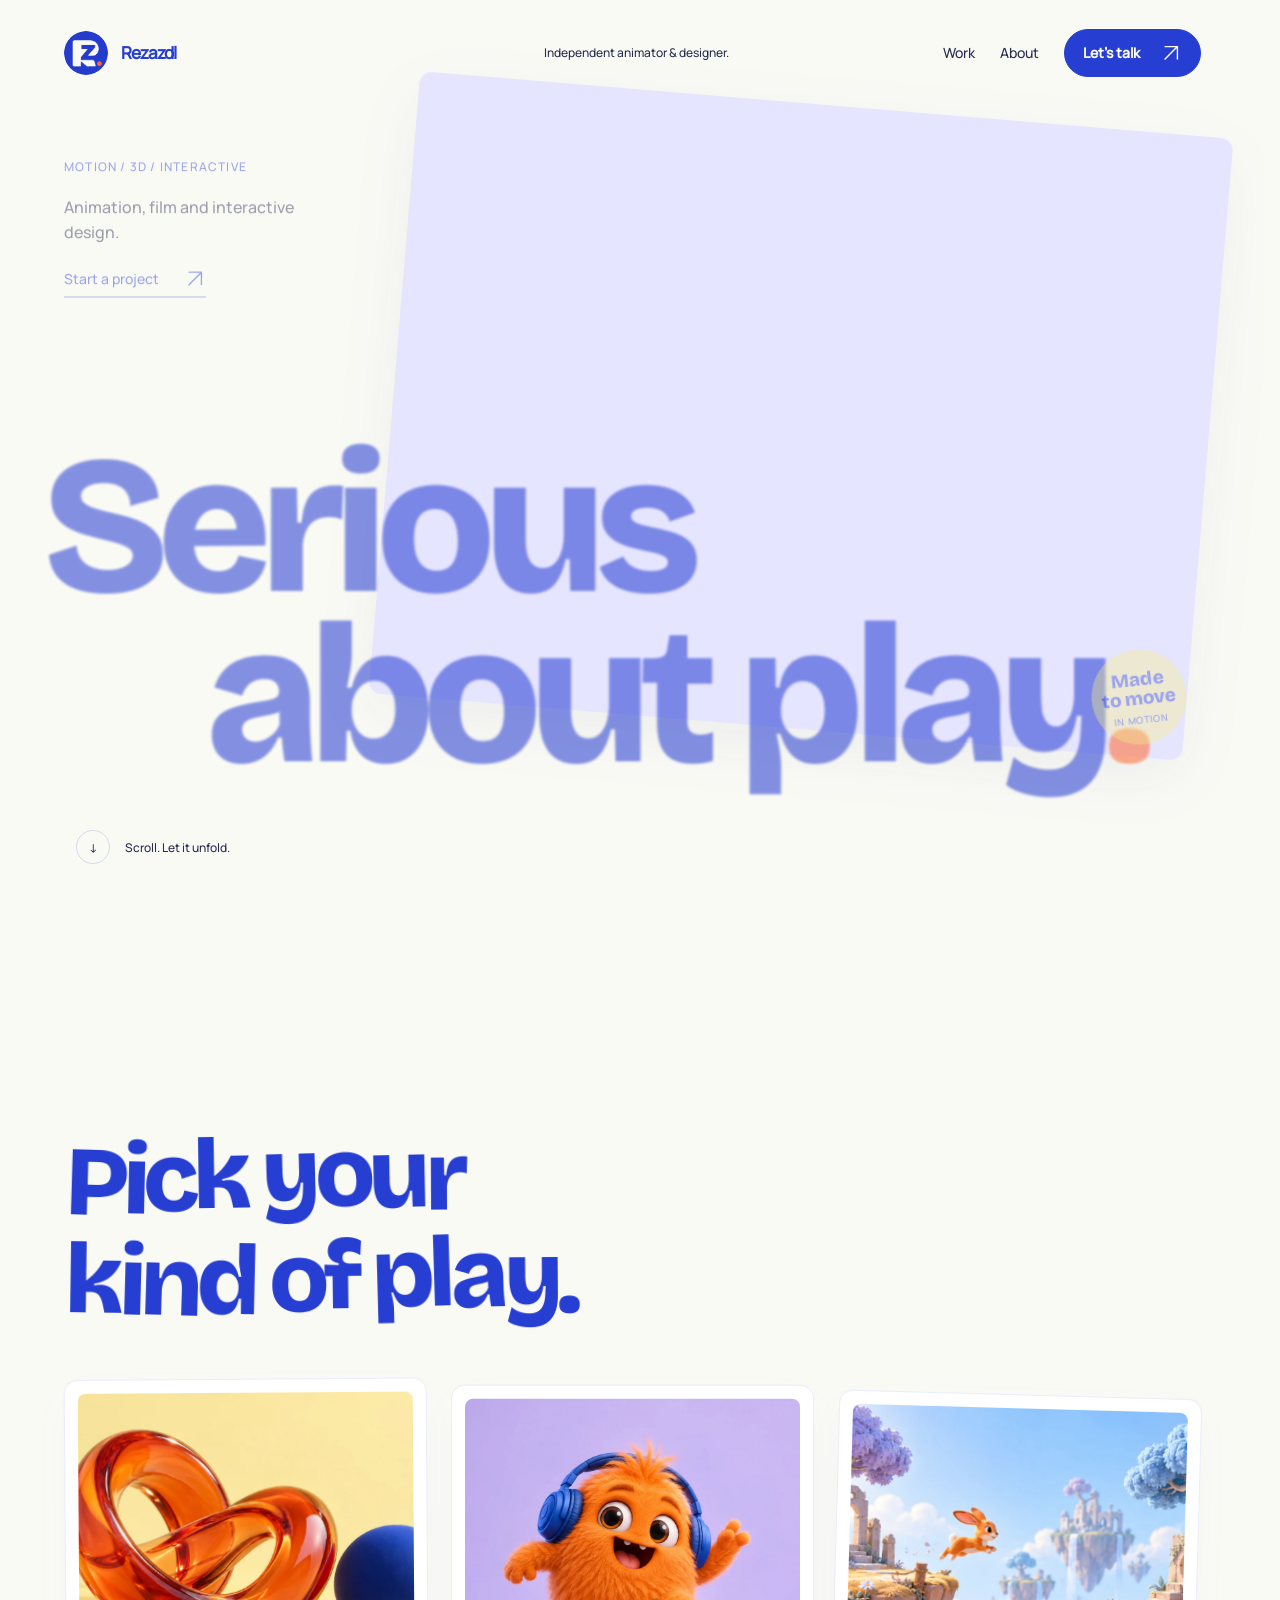
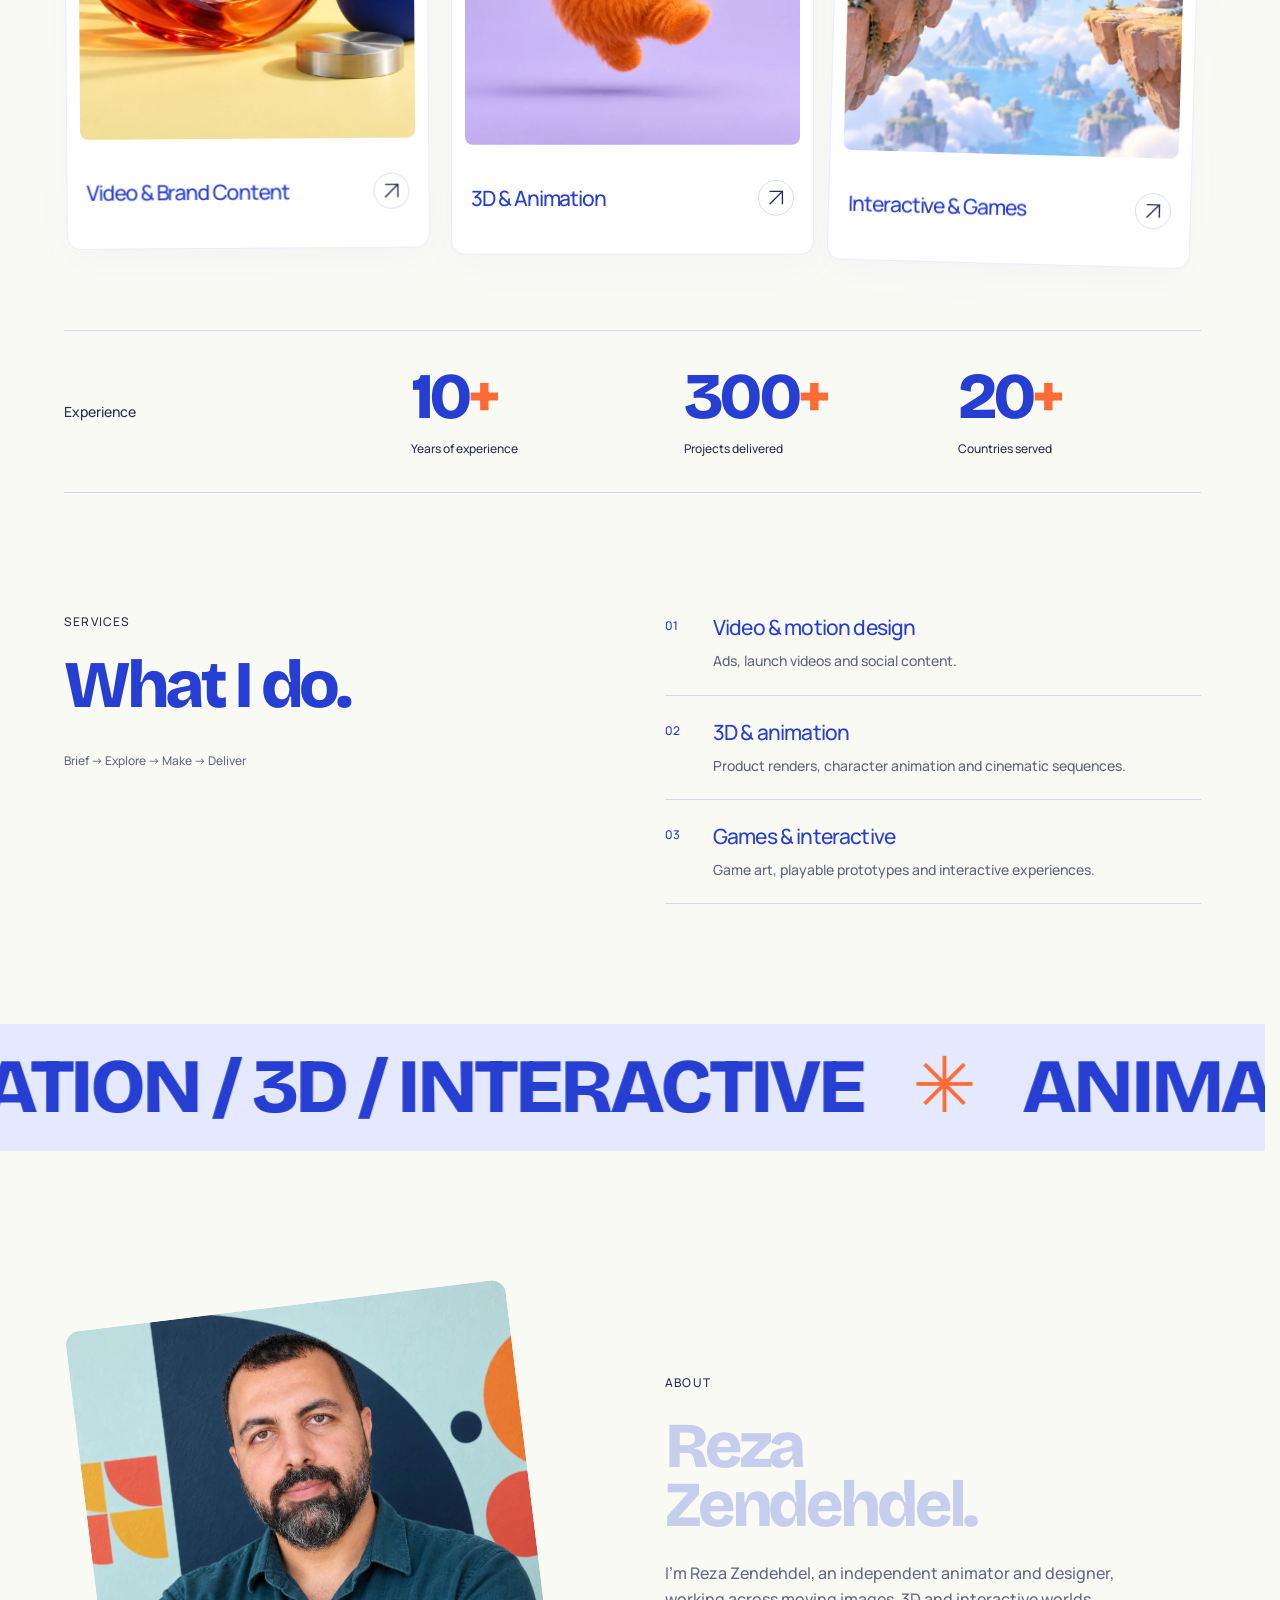
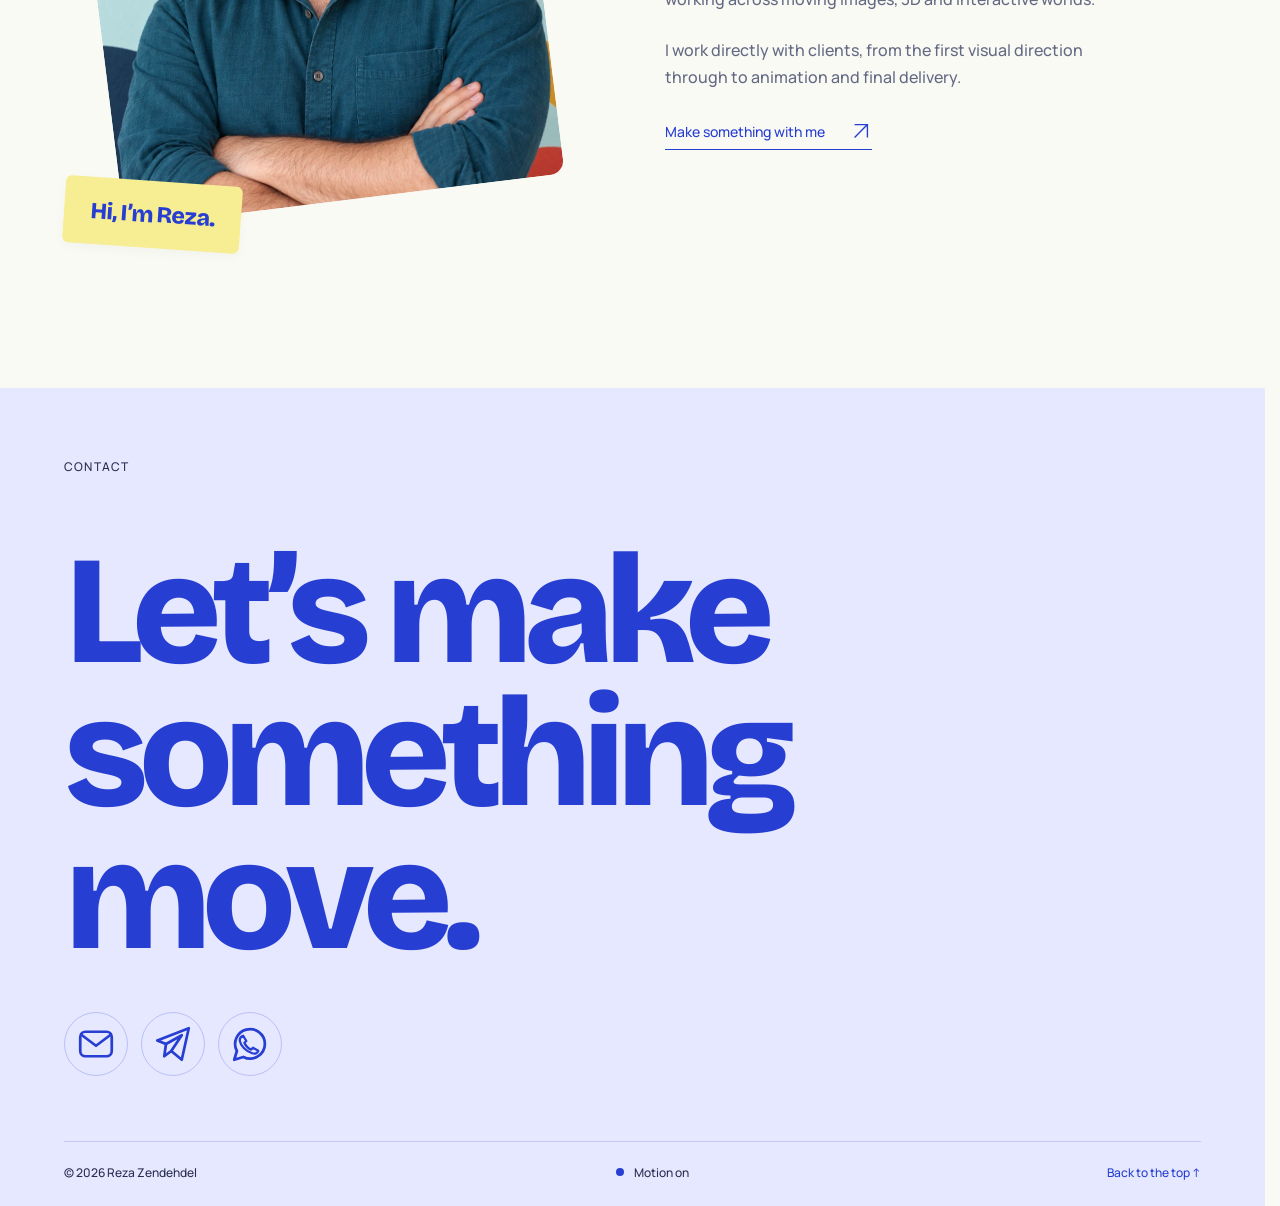
==== commit 918f0eb2: "Use uploaded RZ logo in site header and browser favicons" ====
--- a/index.html
+++ b/index.html
@@ -1 +1 @@
-<!doctype html><html lang="en"><head><base href="./"><meta charset="utf-8"><meta name="viewport" content="width=device-width, initial-scale=1"><meta name="theme-color" content="#fafaf5"><title>Rezazdl — Reza Zendehdel</title><meta name="description" content="Independent animation, motion design and interactive worlds. A freelance creative with 10+ years of experience."><link rel="icon" href="data:image/svg+xml,%3Csvg%20xmlns%3D%22http%3A//www.w3.org/2000/svg%22%20viewBox%3D%220%200%2064%2064%22%3E%3Crect%20width%3D%2264%22%20height%3D%2264%22%20rx%3D%2216%22%20fill%3D%22%23e6e5ff%22/%3E%3Ctext%20x%3D%229%22%20y%3D%2243%22%20font-family%3D%22Arial%22%20font-weight%3D%22bold%22%20font-size%3D%2232%22%20fill%3D%22%23273ed2%22%3ERZ%3C/text%3E%3C/svg%3E"><link rel="preload" href="./assets/headline.ttf" as="font" type="font/ttf" crossorigin><link rel="stylesheet" href="./site.css?v=20260923-confirm5"><script src="./site.js?v=20260923-confirm5" type="module"></script><script defer src="https://cloud.umami.is/script.js" data-website-id="66e963a9-fc44-46df-a7fd-7b0b9149974d"></script></head><body><a class="skip" href="#main">Skip to content</a><div class="scroll-progress" aria-hidden="true"></div><header class="nav"><a class="brand" href="./" aria-label="Rezazdl — Reza Zendehdel home"><span class="brand-mark">RZ.</span><span class="brand-name">Rezazdl</span></a><div class="nav-center">Independent animator & designer.</div><nav class="nav-links" aria-label="Main navigation"><a class="desktop" href="#work">Work</a><a class="desktop" href="#about">About</a><a class="nav-contact" href="#contact">Let’s talk <svg class="icon" aria-hidden="true" viewBox="0 0 24 24"><path d="m5 19 14-14M5 5h14v14"/></svg></a></nav></header><main id="main"><div id="top"></div><section class="hero-track" aria-labelledby="hero-title"><div class="hero"><div class="hero-intro"><div><div class="eyebrow">Motion / 3D / Interactive</div><p>Animation, film and interactive design.</p></div><a class="text-link" href="#contact">Start a project <svg class="icon" aria-hidden="true" viewBox="0 0 24 24"><path d="m5 19 14-14M5 5h14v14"/></svg></a></div><div class="reel-frame"><video id="hero-video" loop muted playsinline preload="none" aria-label="Showreel"></video></div><h1 class="hero-title display" id="hero-title"><span class="topline">Serious</span><span class="bottomline">about play<span class="punctuation">.</span></span></h1><div class="hero-sticker" aria-hidden="true">Made<br>to move<small>IN MOTION</small></div><div class="hero-base"><a class="hero-scroll" href="#work"><span class="scroll-glyph" aria-hidden="true">↓</span><span>Scroll. Let it unfold.</span></a><div class="hero-controls"><button id="reel-pause" hidden aria-label="Pause reel" title="Pause reel"><svg aria-hidden="true" viewBox="0 0 24 24"><path class="pause-symbol" d="M9 6v12M15 6v12"/><path class="resume-symbol" d="m9 6 9 6-9 6Z"/></svg></button></div></div></div></section><section id="work" aria-labelledby="work-heading"><div class="work-intro container"><div><h2 class="display section-heading" id="work-heading">Pick your<br>kind of play.</h2></div></div><div class="work-track"><div class="work-stage"><div class="work-grid"><button type="button" class="work-card" data-collection="video" aria-haspopup="dialog" aria-controls="collection-dialog" aria-label="Open Video & Brand Content gallery"><div class="card-image"><img src="./assets/brand-light.webp" alt="Colourful sculptural brand still life" width="1200" height="800" loading="lazy"></div><div class="card-meta"><div><h3>Video & Brand Content</h3></div><span class="card-arrow"><svg class="icon" aria-hidden="true" viewBox="0 0 24 24"><path d="m5 19 14-14M5 5h14v14"/></svg></span></div></button><button type="button" class="work-card" data-collection="3d" aria-haspopup="dialog" aria-controls="collection-dialog" aria-label="Open 3D & Animation gallery"><div class="card-image"><img src="./assets/character.webp" alt="Orange furry character wearing cobalt headphones" width="1200" height="800" loading="lazy"></div><div class="card-meta"><div><h3>3D & Animation</h3></div><span class="card-arrow"><svg class="icon" aria-hidden="true" viewBox="0 0 24 24"><path d="m5 19 14-14M5 5h14v14"/></svg></span></div></button><button type="button" class="work-card" data-collection="interactive" aria-haspopup="dialog" aria-controls="collection-dialog" aria-label="Open Interactive & Games gallery"><div class="card-image"><img src="./assets/game-light.webp" alt="A tiny orange rabbit in a sunlit floating game world" width="1200" height="800" loading="lazy"></div><div class="card-meta"><div><h3>Interactive & Games</h3></div><span class="card-arrow"><svg class="icon" aria-hidden="true" viewBox="0 0 24 24"><path d="m5 19 14-14M5 5h14v14"/></svg></span></div></button></div></div></div></section><section class="container" aria-label="Experience"><div class="numbers"><p>Experience</p><div class="stat"><strong>10<span>+</span></strong><p>Years of experience</p></div><div class="stat"><strong>300<span>+</span></strong><p>Projects delivered</p></div><div class="stat"><strong>20<span>+</span></strong><p>Countries served</p></div></div></section><section class="services container" aria-labelledby="services-title"><div class="reveal"><div class="eyebrow">Services</div><h2 class="display" id="services-title">What I do.</h2><div class="process"><span>Brief</span> → <span>Explore</span> → <span>Make</span> → <span>Deliver</span></div></div><ul class="service-list reveal"><li><span>01</span><div><h3>Video & motion design</h3><p>Ads, launch videos and social content.</p></div></li><li><span>02</span><div><h3>3D & animation</h3><p>Product renders, character animation and cinematic sequences.</p></div></li><li><span>03</span><div><h3>Games & interactive</h3><p>Game art, playable prototypes and interactive experiences.</p></div></li></ul></section><div class="ribbon" aria-hidden="true"><div class="ribbon-content"><span>ANIMATION / 3D / INTERACTIVE <b>✳</b> ANIMATION / 3D / INTERACTIVE <b>✳</b> ANIMATION / 3D / INTERACTIVE <b>✳</b></span></div></div><section class="about container" id="about" aria-labelledby="about-title"><div class="about-visual"><div class="about-photo"><img hidden alt="" width="1200" height="800" decoding="async"></div><div class="about-label"><strong>Hi, I’m Reza.</strong></div></div><div class="reveal"><div class="eyebrow">About</div><h2 class="display" id="about-title">Reza<br>Zendehdel.</h2><p>I’m Reza Zendehdel, an independent animator and designer, working across moving images, 3D and interactive worlds.</p><p>I work directly with clients, from the first visual direction through to animation and final delivery.</p><a class="text-link" href="#contact">Make something with me <svg class="icon" aria-hidden="true" viewBox="0 0 24 24"><path d="m5 19 14-14M5 5h14v14"/></svg></a></div></section><section class="contact container" id="contact" aria-labelledby="contact-heading"><div class="contact-top"><div class="eyebrow">Contact</div></div><h2 class="display" id="contact-heading">Let’s make<br>something <span class="underlined">move.</span></h2><div class="contact-icons" role="group" aria-label="Get in touch"><button type="button" class="contact-icon" data-contact="Email" aria-label="Email me" title="Email me" aria-haspopup="dialog" aria-controls="contact-dialog"><svg aria-hidden="true" viewBox="0 0 24 24"><rect x="3" y="5" width="18" height="14" rx="3"/><path d="m4 7 8 6 8-6"/></svg></button><a class="contact-icon" href="https://t.me/rzazdl" target="_blank" rel="noopener noreferrer" aria-label="Telegram" title="Telegram"><svg aria-hidden="true" viewBox="0 0 24 24"><path d="m3 10 18-7-4 18-6-5-4 3 1-7Z"/><path d="m8 12 9-5-6 9"/></svg></a><a class="contact-icon" href="./wa/" target="_blank" rel="noopener noreferrer" aria-label="WhatsApp" title="WhatsApp"><svg aria-hidden="true" viewBox="0 0 24 24"><path d="M20.5 11.8a8.5 8.5 0 0 1-12.3 7.6L3 21l1.5-5A8.5 8.5 0 1 1 20.5 11.8Z"/><path d="m8.1 7.3 1.8 3-1.1 1c.7 1.7 2.2 3.2 3.9 3.9l1-1.1 3 1.8c-.9 3.2-5.6 1-8.1-1.5-2.5-2.5-3.7-6-.5-7.1Z" stroke-width="1.3"/></svg></a><button type="button" class="contact-icon" aria-disabled="true" aria-label="Instagram — link coming soon" title="Instagram — link coming soon"><svg aria-hidden="true" viewBox="0 0 24 24"><rect x="3.5" y="3.5" width="17" height="17" rx="5"/><circle cx="12" cy="12" r="3.7"/><circle cx="17.4" cy="6.8" r=".7" fill="currentColor" stroke="none"/></svg></button><button type="button" class="contact-icon" aria-disabled="true" aria-label="LinkedIn — link coming soon" title="LinkedIn — link coming soon"><svg aria-hidden="true" viewBox="0 0 24 24"><rect x="3.5" y="3.5" width="17" height="17" rx="3"/><path d="M8 10v7m4 0v-7m0 3a2.5 2.5 0 0 1 5 0v4"/><circle cx="8" cy="7" r=".8" fill="currentColor" stroke="none"/></svg></button></div><footer class="footer"><span>© 2026 Reza Zendehdel</span><button class="motion-toggle" aria-pressed="true">Motion on</button><a href="#top">Back to the top ↑</a></footer></section></main><dialog id="contact-dialog" class="contact-dialog" aria-labelledby="contact-title"><div class="dialog-head"><span>LET’S TALK ABOUT YOUR PROJECT</span><button class="close" data-close aria-label="Close email form">×</button></div><h2 id="contact-title">Put your idea<br>into words.</h2><form id="email-form" data-recipient=""><div class="form-row"><label>Your name<input name="name" autocomplete="name" maxlength="100" required placeholder="How should I call you?"></label><label>Your email<input name="email" type="email" autocomplete="email" maxlength="254" required placeholder="you@company.com"></label></div><label>Subject<input name="subject" maxlength="160" required placeholder="What are we making?"></label><label>Your message<textarea name="message" rows="4" maxlength="5000" required placeholder="A little about the idea, the timing, and what you have in mind."></textarea></label><p id="email-status" class="email-status" role="status">Email is being connected. For now, reach me on <a href="https://t.me/rzazdl" target="_blank" rel="noopener noreferrer">Telegram</a> or <a href="./wa/" target="_blank" rel="noopener noreferrer">WhatsApp</a>.</p><button class="button email-submit" type="submit" disabled>Send message ↗</button><small class="email-explanation">Your message is sent directly from this form. I’ll reply to the email address you provide.</small></form></dialog><dialog id="collection-dialog" class="portfolio-dialog collection-dialog" aria-labelledby="collection-title" aria-describedby="collection-description"><div class="portfolio-toolbar"><span id="collection-kicker" class="eyebrow">SELECTED WORK</span><button class="close" data-close aria-label="Close project gallery">×</button></div><div class="collection-content"><div class="collection-heading"><h2 class="display" id="collection-title" tabindex="-1" autofocus></h2><p id="collection-description"></p></div><div class="collection-count"><span id="collection-count"></span></div><div id="collection-grid" class="collection-grid"></div></div></dialog><dialog id="project-dialog" class="portfolio-dialog project-dialog" aria-labelledby="detail-title" aria-describedby="detail-subtitle"><div class="portfolio-toolbar"><button class="gallery-back" id="back-to-gallery">← Back to gallery</button><span id="detail-position"></span><button class="close" data-close aria-label="Close project details">×</button></div><div id="project-content" class="detail-content"></div></dialog></body></html>
+<!doctype html><html lang="en"><head><base href="./"><meta charset="utf-8"><meta name="viewport" content="width=device-width, initial-scale=1"><meta name="theme-color" content="#fafaf5"><title>Rezazdl — Reza Zendehdel</title><meta name="description" content="Independent animation, motion design and interactive worlds. A freelance creative with 10+ years of experience."><link rel="icon" type="image/png" href="/assets/brand/rz-logo-v1.png"><link rel="preload" href="./assets/headline.ttf" as="font" type="font/ttf" crossorigin><link rel="stylesheet" href="./site.css?v=20260924-logo1"><script src="./site.js?v=20260923-confirm5" type="module"></script><script defer src="https://cloud.umami.is/script.js" data-website-id="66e963a9-fc44-46df-a7fd-7b0b9149974d"></script></head><body><a class="skip" href="#main">Skip to content</a><div class="scroll-progress" aria-hidden="true"></div><header class="nav"><a class="brand" href="./" aria-label="Rezazdl — Reza Zendehdel home"><img class="brand-logo" src="/assets/brand/rz-logo-v1.png" alt="" width="44" height="44" decoding="async"><span class="brand-name">Rezazdl</span></a><div class="nav-center">Independent animator & designer.</div><nav class="nav-links" aria-label="Main navigation"><a class="desktop" href="#work">Work</a><a class="desktop" href="#about">About</a><a class="nav-contact" href="#contact">Let’s talk <svg class="icon" aria-hidden="true" viewBox="0 0 24 24"><path d="m5 19 14-14M5 5h14v14"/></svg></a></nav></header><main id="main"><div id="top"></div><section class="hero-track" aria-labelledby="hero-title"><div class="hero"><div class="hero-intro"><div><div class="eyebrow">Motion / 3D / Interactive</div><p>Animation, film and interactive design.</p></div><a class="text-link" href="#contact">Start a project <svg class="icon" aria-hidden="true" viewBox="0 0 24 24"><path d="m5 19 14-14M5 5h14v14"/></svg></a></div><div class="reel-frame"><video id="hero-video" loop muted playsinline preload="none" aria-label="Showreel"></video></div><h1 class="hero-title display" id="hero-title"><span class="topline">Serious</span><span class="bottomline">about play<span class="punctuation">.</span></span></h1><div class="hero-sticker" aria-hidden="true">Made<br>to move<small>IN MOTION</small></div><div class="hero-base"><a class="hero-scroll" href="#work"><span class="scroll-glyph" aria-hidden="true">↓</span><span>Scroll. Let it unfold.</span></a><div class="hero-controls"><button id="reel-pause" hidden aria-label="Pause reel" title="Pause reel"><svg aria-hidden="true" viewBox="0 0 24 24"><path class="pause-symbol" d="M9 6v12M15 6v12"/><path class="resume-symbol" d="m9 6 9 6-9 6Z"/></svg></button></div></div></div></section><section id="work" aria-labelledby="work-heading"><div class="work-intro container"><div><h2 class="display section-heading" id="work-heading">Pick your<br>kind of play.</h2></div></div><div class="work-track"><div class="work-stage"><div class="work-grid"><button type="button" class="work-card" data-collection="video" aria-haspopup="dialog" aria-controls="collection-dialog" aria-label="Open Video & Brand Content gallery"><div class="card-image"><img src="./assets/brand-light.webp" alt="Colourful sculptural brand still life" width="1200" height="800" loading="lazy"></div><div class="card-meta"><div><h3>Video & Brand Content</h3></div><span class="card-arrow"><svg class="icon" aria-hidden="true" viewBox="0 0 24 24"><path d="m5 19 14-14M5 5h14v14"/></svg></span></div></button><button type="button" class="work-card" data-collection="3d" aria-haspopup="dialog" aria-controls="collection-dialog" aria-label="Open 3D & Animation gallery"><div class="card-image"><img src="./assets/character.webp" alt="Orange furry character wearing cobalt headphones" width="1200" height="800" loading="lazy"></div><div class="card-meta"><div><h3>3D & Animation</h3></div><span class="card-arrow"><svg class="icon" aria-hidden="true" viewBox="0 0 24 24"><path d="m5 19 14-14M5 5h14v14"/></svg></span></div></button><button type="button" class="work-card" data-collection="interactive" aria-haspopup="dialog" aria-controls="collection-dialog" aria-label="Open Interactive & Games gallery"><div class="card-image"><img src="./assets/game-light.webp" alt="A tiny orange rabbit in a sunlit floating game world" width="1200" height="800" loading="lazy"></div><div class="card-meta"><div><h3>Interactive & Games</h3></div><span class="card-arrow"><svg class="icon" aria-hidden="true" viewBox="0 0 24 24"><path d="m5 19 14-14M5 5h14v14"/></svg></span></div></button></div></div></div></section><section class="container" aria-label="Experience"><div class="numbers"><p>Experience</p><div class="stat"><strong>10<span>+</span></strong><p>Years of experience</p></div><div class="stat"><strong>300<span>+</span></strong><p>Projects delivered</p></div><div class="stat"><strong>20<span>+</span></strong><p>Countries served</p></div></div></section><section class="services container" aria-labelledby="services-title"><div class="reveal"><div class="eyebrow">Services</div><h2 class="display" id="services-title">What I do.</h2><div class="process"><span>Brief</span> → <span>Explore</span> → <span>Make</span> → <span>Deliver</span></div></div><ul class="service-list reveal"><li><span>01</span><div><h3>Video & motion design</h3><p>Ads, launch videos and social content.</p></div></li><li><span>02</span><div><h3>3D & animation</h3><p>Product renders, character animation and cinematic sequences.</p></div></li><li><span>03</span><div><h3>Games & interactive</h3><p>Game art, playable prototypes and interactive experiences.</p></div></li></ul></section><div class="ribbon" aria-hidden="true"><div class="ribbon-content"><span>ANIMATION / 3D / INTERACTIVE <b>✳</b> ANIMATION / 3D / INTERACTIVE <b>✳</b> ANIMATION / 3D / INTERACTIVE <b>✳</b></span></div></div><section class="about container" id="about" aria-labelledby="about-title"><div class="about-visual"><div class="about-photo"><img hidden alt="" width="1200" height="800" decoding="async"></div><div class="about-label"><strong>Hi, I’m Reza.</strong></div></div><div class="reveal"><div class="eyebrow">About</div><h2 class="display" id="about-title">Reza<br>Zendehdel.</h2><p>I’m Reza Zendehdel, an independent animator and designer, working across moving images, 3D and interactive worlds.</p><p>I work directly with clients, from the first visual direction through to animation and final delivery.</p><a class="text-link" href="#contact">Make something with me <svg class="icon" aria-hidden="true" viewBox="0 0 24 24"><path d="m5 19 14-14M5 5h14v14"/></svg></a></div></section><section class="contact container" id="contact" aria-labelledby="contact-heading"><div class="contact-top"><div class="eyebrow">Contact</div></div><h2 class="display" id="contact-heading">Let’s make<br>something <span class="underlined">move.</span></h2><div class="contact-icons" role="group" aria-label="Get in touch"><button type="button" class="contact-icon" data-contact="Email" aria-label="Email me" title="Email me" aria-haspopup="dialog" aria-controls="contact-dialog"><svg aria-hidden="true" viewBox="0 0 24 24"><rect x="3" y="5" width="18" height="14" rx="3"/><path d="m4 7 8 6 8-6"/></svg></button><a class="contact-icon" href="https://t.me/rzazdl" target="_blank" rel="noopener noreferrer" aria-label="Telegram" title="Telegram"><svg aria-hidden="true" viewBox="0 0 24 24"><path d="m3 10 18-7-4 18-6-5-4 3 1-7Z"/><path d="m8 12 9-5-6 9"/></svg></a><a class="contact-icon" href="./wa/" target="_blank" rel="noopener noreferrer" aria-label="WhatsApp" title="WhatsApp"><svg aria-hidden="true" viewBox="0 0 24 24"><path d="M20.5 11.8a8.5 8.5 0 0 1-12.3 7.6L3 21l1.5-5A8.5 8.5 0 1 1 20.5 11.8Z"/><path d="m8.1 7.3 1.8 3-1.1 1c.7 1.7 2.2 3.2 3.9 3.9l1-1.1 3 1.8c-.9 3.2-5.6 1-8.1-1.5-2.5-2.5-3.7-6-.5-7.1Z" stroke-width="1.3"/></svg></a><button type="button" class="contact-icon" aria-disabled="true" aria-label="Instagram — link coming soon" title="Instagram — link coming soon"><svg aria-hidden="true" viewBox="0 0 24 24"><rect x="3.5" y="3.5" width="17" height="17" rx="5"/><circle cx="12" cy="12" r="3.7"/><circle cx="17.4" cy="6.8" r=".7" fill="currentColor" stroke="none"/></svg></button><button type="button" class="contact-icon" aria-disabled="true" aria-label="LinkedIn — link coming soon" title="LinkedIn — link coming soon"><svg aria-hidden="true" viewBox="0 0 24 24"><rect x="3.5" y="3.5" width="17" height="17" rx="3"/><path d="M8 10v7m4 0v-7m0 3a2.5 2.5 0 0 1 5 0v4"/><circle cx="8" cy="7" r=".8" fill="currentColor" stroke="none"/></svg></button></div><footer class="footer"><span>© 2026 Reza Zendehdel</span><button class="motion-toggle" aria-pressed="true">Motion on</button><a href="#top">Back to the top ↑</a></footer></section></main><dialog id="contact-dialog" class="contact-dialog" aria-labelledby="contact-title"><div class="dialog-head"><span>LET’S TALK ABOUT YOUR PROJECT</span><button class="close" data-close aria-label="Close email form">×</button></div><h2 id="contact-title">Put your idea<br>into words.</h2><form id="email-form" data-recipient=""><div class="form-row"><label>Your name<input name="name" autocomplete="name" maxlength="100" required placeholder="How should I call you?"></label><label>Your email<input name="email" type="email" autocomplete="email" maxlength="254" required placeholder="you@company.com"></label></div><label>Subject<input name="subject" maxlength="160" required placeholder="What are we making?"></label><label>Your message<textarea name="message" rows="4" maxlength="5000" required placeholder="A little about the idea, the timing, and what you have in mind."></textarea></label><p id="email-status" class="email-status" role="status">Email is being connected. For now, reach me on <a href="https://t.me/rzazdl" target="_blank" rel="noopener noreferrer">Telegram</a> or <a href="./wa/" target="_blank" rel="noopener noreferrer">WhatsApp</a>.</p><button class="button email-submit" type="submit" disabled>Send message ↗</button><small class="email-explanation">Your message is sent directly from this form. I’ll reply to the email address you provide.</small></form></dialog><dialog id="collection-dialog" class="portfolio-dialog collection-dialog" aria-labelledby="collection-title" aria-describedby="collection-description"><div class="portfolio-toolbar"><span id="collection-kicker" class="eyebrow">SELECTED WORK</span><button class="close" data-close aria-label="Close project gallery">×</button></div><div class="collection-content"><div class="collection-heading"><h2 class="display" id="collection-title" tabindex="-1" autofocus></h2><p id="collection-description"></p></div><div class="collection-count"><span id="collection-count"></span></div><div id="collection-grid" class="collection-grid"></div></div></dialog><dialog id="project-dialog" class="portfolio-dialog project-dialog" aria-labelledby="detail-title" aria-describedby="detail-subtitle"><div class="portfolio-toolbar"><button class="gallery-back" id="back-to-gallery">← Back to gallery</button><span id="detail-position"></span><button class="close" data-close aria-label="Close project details">×</button></div><div id="project-content" class="detail-content"></div></dialog></body></html>
--- a/site.css
+++ b/site.css
@@ -78,3 +78,7 @@
 .contact-notice p{flex:1;min-width:0;font-size:14px;line-height:1.65}
 .contact-notice-dismiss{flex:none;display:grid;place-items:center;min-width:36px;min-height:36px;margin:-6px -8px 0 0;border-radius:50%;background:transparent;color:var(--ink);font-size:25px}
 .contact-notice-dismiss:hover{background:var(--lilac)}
+
+/* Uploaded brand mark; reserve its size before loading. */
+.brand-logo{display:block;width:44px;height:44px;flex:none;object-fit:contain;border-radius:50%}
+@media(max-width:650px){.brand-logo{width:38px;height:38px}}
